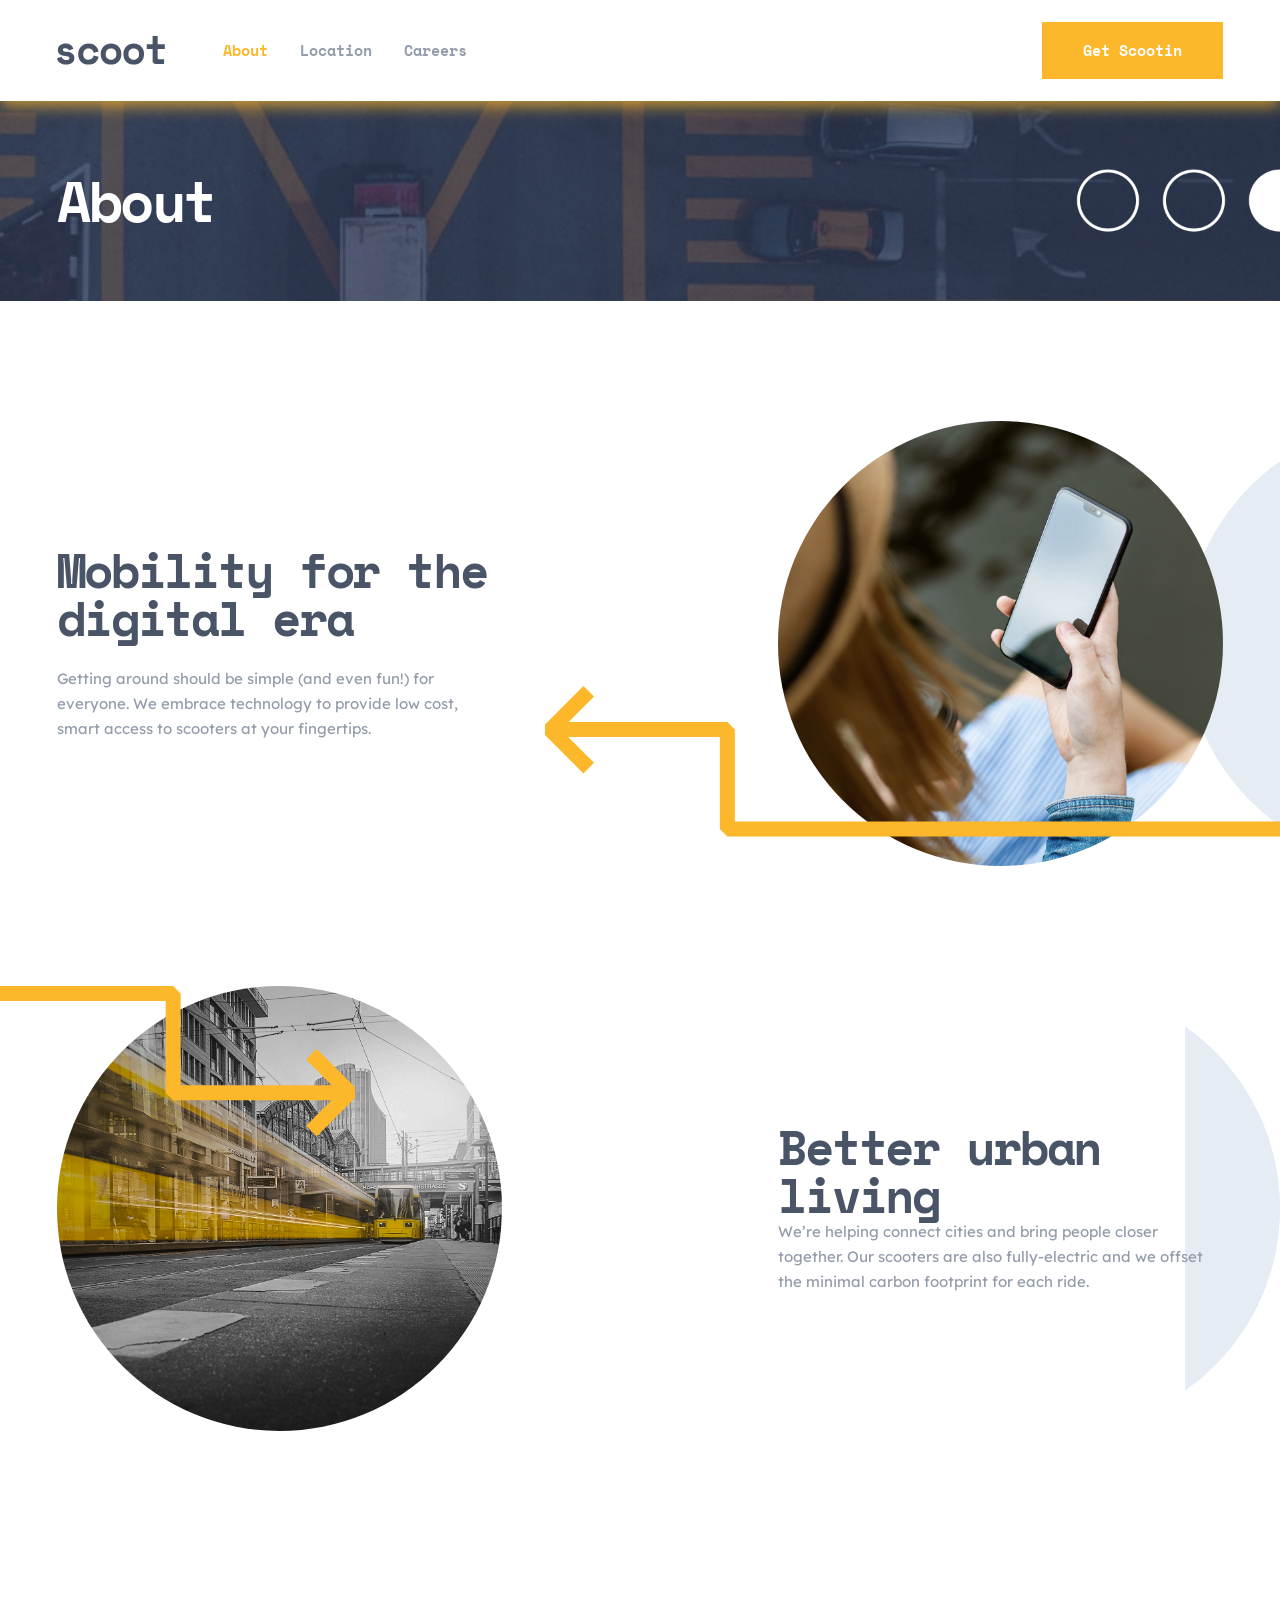
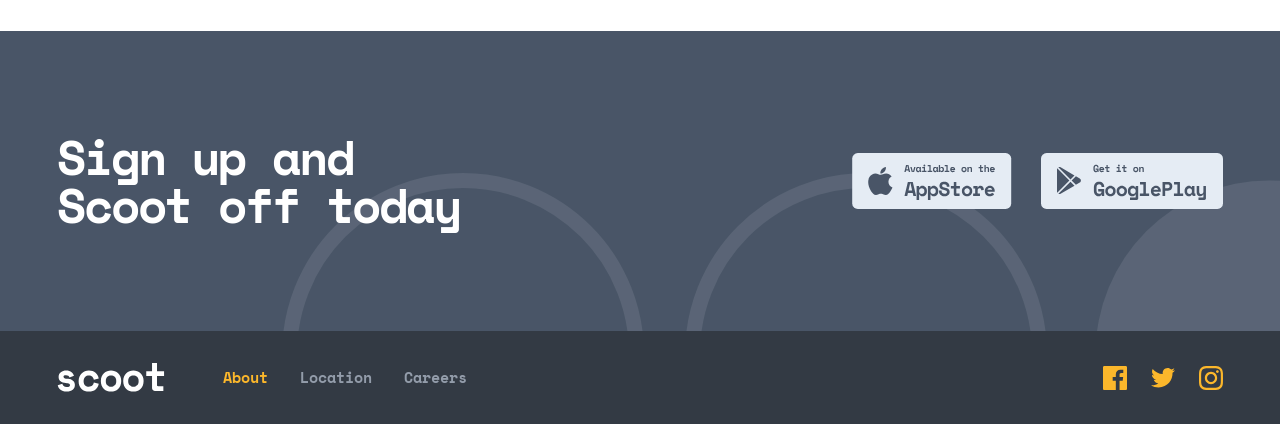
==== about.html @ 46312d31 "Continue...(03.26.2026/12:39)" ====
<!DOCTYPE html>
<html lang="en">

<head>
    <meta charset="UTF-8">
    <meta name="viewport" content="width=device-width, initial-scale=1.0">
    <link rel="stylesheet" href="./css/main.css">
    <title>About-page</title>
</head>

<body>
    <header class="header">
        <div class="container header__container">
            <button class="header__test-button">
                <img class="header__test-button-image" src="./icons/open__burger.svg" alt="open__burger-icon">
            </button>
            <div class="header__left-box">
                <a class="header__logo-link" href="index.html">
                    <img class="header__logo-image" src="./icons/dark_logo.svg" alt="dark__logo" />
                </a>
                <ul class="header__list">
                    <li class="header__lists">
                        <a class="header__links" href="#">
                            <p class="header__links-texts online ">About</p>
                        </a>
                    </li>
                    <li class="header__lists">
                        <a class="header__links" href="./location.html">
                            <p class="header__links-texts">Location</p>
                        </a>
                    </li>
                    <li class="header__lists">
                        <a class="header__links" href="./careers.html">
                            <p class="header__links-texts">Careers</p>
                        </a>
                    </li>
                </ul>
            </div>
            <button class="header__button">Get Scootin</button>
            <div class="header__mb-buttons-box">
                <button class="header__mb-open-burger-button">
                    <img class="header__mb-open-burger-icon" src="./icons/open__burger.svg" alt="open__burger-icon" />
                </button>
                <button class="header__mb-close-burger-button">
                    <img class="header__mb-close-burger-icon" src="./icons/close__burger.svg"
                        alt="close__burger-icon" />
                </button>
            </div>
        </div>
        <div class="header__mb-div">
            <nav class="header__mb-nav">
                <ul class="header__mb-list">
                    <li class="header__mb-lists">
                        <a class="header__mb-links" href="#">
                            <p class="header__mb-links-texts online ">About</p>
                        </a>
                    </li>
                    <li class="header__mb-lists">
                        <a class="header__mb-links" href="location.html">
                            <p class="header__mb-links-texts">Location</p>
                        </a>
                    </li>
                    <li class="header__mb-lists">
                        <a class="header__mb-links" href="careers.html">
                            <p class="header__mb-links-texts">Careers</p>
                        </a>
                    </li>
                </ul>
                <button class="header__mb-button">Get Scootin</button>
            </nav>
        </div>
    </header>
    <main>
        <section class="about">
            <div class="container about__container">
                <h2 class="about__title">About</h2>
            </div>
        </section>
        <section class="era">
            <div class="container era__container">
                <div class="era__left-box">
                    <h2 class="era__title">Mobility for the digital era</h2>
                    <p class="era__text"> Getting around should be simple (and even fun!) for everyone. We embrace
                        technology to provide low cost, smart access to scooters at your fingertips.</p>
                </div>
                <img class="era__image" src="./images/girl.jpg" alt="guy">
            </div>
        </section>
        <section class="urban">
            <div class="container urban__container">
                    <img class="urban__image" src="./images/urban.jpg" alt="urban">
                <div class="urban__right-box">
                    <h2 class="urban__title">Better urban living</h2>
                    <p class="urban__text"> We’re helping connect cities and bring people closer together. Our scooters
                        are also fully-electric and we offset the minimal carbon footprint for each ride.</p>
                </div>
            </div>
        </section>
        <section class="sign">
            <div class="container sign__container">
                <h2 class="sign__title">Sign up and Scoot off today</h2>
                <div class="sign__right-box">
                    <a class="sign__icon-link" href="https://www.apple.com/app-store/" target="_blank"
                        rel="noopener noreferrer">
                        <img class="sign__icon-image" src="./icons/appstore.svg" alt="appstore">
                    </a>
                    <a class="sign__icon-link" href="https://play.google.com/store/games?hl=en" target="_blank"
                        rel="noopener noreferrer">
                        <img class="sign__icon-image" src="./icons/googleplay.svg" alt="googleplay">
                    </a>
                </div>
            </div>
        </section>
    </main>
    <footer class="footer">
        <div class="container footer__container">
            <div class="footer__left-box">
                <a class="footer__logo-link" href="index.html">
                    <img class="footer__logo-image" src="./icons/white__logo.svg" alt="white__logo">
                </a>
                <ul class="footer__list">
                    <li class="footer__lists">
                        <a class="footer__links" href=".#">
                            <p class="footer__links-texts online ">About</p>
                        </a>
                    </li>
                    <li class="footer__lists">
                        <a class="footer__links" href="./location.html">
                            <p class="footer__links-texts">Location</p>
                        </a>
                    </li>
                    <li class="footer__lists">
                        <a class="footer__links" href="./careers.html">
                            <p class="footer__links-texts">Careers</p>
                        </a>
                    </li>
                </ul>
            </div>
            <div class="footer__right-icon-box">
                <a class="footer__icon-link" href="https://www.facebook.com/" target="_blank" rel="noopener noreferrer">
                    <img class="footer__icon-image" src="./icons/facebook.svg" alt="facebook">
                </a>
                <a class="footer__icon-link" href="https://x.com/" target="_blank" rel="noopener noreferrer">
                    <img class="footer__icon-image" src="./icons/twitter.svg" alt="twitter">
                </a>
                <a class="footer__icon-link" href="https://www.instagram.com/" target="_blank"
                    rel="noopener noreferrer">
                    <img class="footer__icon-image" src="./icons/instagram.svg" alt="instagram">
                </a>
            </div>
        </div>
    </footer>
    <script src="./main.js"></script>
</body>

</html>
---- css/main.css ----
.container{width:100%;max-width:1266px;padding:0 50px;margin:0 auto}.header{box-shadow:rgba(252,182,43,.753) 0px 5px 15px;z-index:1111;background-color:#fff;width:100%;top:0;position:fixed}.header__container{padding-top:22px;padding-bottom:22px;display:flex;flex-direction:row;justify-content:space-between;align-items:center}.header__test-button{display:none;opacity:0;border:none;background:none;outline:none}.header__test-button-image{width:20px;height:16px}.header__left-box{display:flex;flex-direction:row;justify-content:center;align-items:center;gap:58.18px}.header__logo-link{transition:450ms ease all}.header__logo-link:active{transition:450ms ease all;opacity:.5px}.header__list{display:flex;flex-direction:row;justify-content:center;align-items:center;gap:32px}.header__links-texts{font-family:"Space Mono";font-weight:bold;font-size:15px;line-height:25px;letter-spacing:0px;color:#939caa}.header__button{display:block;padding:14px 39px;display:flex;flex-direction:row;justify-content:center;align-items:center;background-color:#fcb72b;font-family:"Space Mono";font-size:15px;font-weight:bold;line-height:25px;letter-spacing:0px;color:#fff;transition:400ms ease all;border:2px solid #fcb72b;cursor:pointer}.header__button:active{border:2px solid #fcb72b;background-color:inherit;color:#fcb72b}.header__mb-buttons-box{display:none}.header__mb-open-burger-button{display:block;border:none;background:none;outline:none}.header__mb-open-burger-icon{width:20px;height:16px}.header__mb-close-burger-button{display:none;border:none;background:none;outline:none}.header__mb-close-burger-icon{width:20px;height:16px}.header__mb-div{display:none;transition:450ms ease all;width:100%;z-index:-1;height:100dvh;position:fixed;top:73px;transform:translateX(-100%);backdrop-filter:blur(5px);background-color:rgba(0,0,0,.5)}.header__mb-div.active{transform:translateX(0%);transition:450ms ease all}.header__mb-nav{display:flex;flex-direction:column;justify-content:space-between;align-items:start;background-color:#333a44;width:80%;height:100dvh;padding:64px 32px 102px 32px}.header__mb-list{display:flex;flex-direction:column;justify-content:space-between;align-items:start;gap:24px}.header__mb-links-texts{font-family:"Space Mono";font-weight:bold;font-size:18px;line-height:25px;letter-spacing:0px;color:#fff}.header__mb-button{padding:14px 39px;display:flex;flex-direction:row;justify-content:center;align-items:center;background-color:#fcb72b;font-family:"Space Mono";font-size:15px;font-weight:bold;line-height:25px;letter-spacing:0px;color:#fff;transition:400ms ease all;border:2px solid #fcb72b;cursor:pointer}.header__mb-button:active{border:2px solid #fcb72b;background-color:inherit;color:#fcb72b}@media(max-width: 1024px){.header{box-shadow:rgba(252,182,43,.753) 0px 5px 15px;z-index:1111;background-color:#fff;width:100%;top:0;position:fixed}.header__container{padding-left:40px;padding-right:40px;padding-top:22px;padding-bottom:22px;display:flex;flex-direction:row;justify-content:space-between;align-items:center}.header__test-button{display:none;opacity:0;border:none;background:none;outline:none}.header__test-button-image{width:20px;height:16px}.header__left-box{display:flex;flex-direction:row;justify-content:center;align-items:center;gap:58.18px}.header__logo-link{transition:200ms ease all}.header__logo-link:active{transition:200ms ease all;opacity:.5}.header__logo-image{width:107.82px;height:28.56px}.header__list{display:flex;flex-direction:row;justify-content:center;align-items:center;gap:32px}.header__links-texts{font-family:"Space Mono";font-weight:bold;font-size:15px;line-height:25px;letter-spacing:0px;color:#939caa}.header__button{display:block;padding:14px 39px;display:flex;flex-direction:row;justify-content:center;align-items:center;background-color:#fcb72b;font-family:"Space Mono";font-size:15px;font-weight:bold;line-height:25px;letter-spacing:0px;color:#fff;transition:400ms ease all;border:2px solid #fcb72b;cursor:pointer}.header__button:active{border:2px solid #fcb72b;background-color:inherit;color:#fcb72b}.header__mb-buttons-box{display:none}.header__mb-open-burger-button{display:block;border:none;background:none;outline:none}.header__mb-open-burger-icon{width:20px;height:16px}.header__mb-close-burger-button{display:none;border:none;background:none;outline:none}.header__mb-close-burger-icon{width:20px;height:16px}.header__mb-div{display:none;transition:450ms ease all;width:100%;z-index:-1;height:100dvh;position:fixed;top:73px;transform:translateX(-100%);backdrop-filter:blur(5px);background-color:rgba(0,0,0,.5)}.header__mb-div.active{transform:translateX(0%);transition:450ms ease all}.header__mb-nav{display:flex;flex-direction:column;justify-content:space-between;align-items:start;background-color:#333a44;width:80%;height:100dvh;padding:64px 32px 102px 32px}.header__mb-list{display:flex;flex-direction:column;justify-content:space-between;align-items:start;gap:24px}.header__mb-links-texts{font-family:"Space Mono";font-weight:bold;font-size:18px;line-height:25px;letter-spacing:0px;color:#fff}.header__mb-button{padding:14px 39px;display:flex;flex-direction:row;justify-content:center;align-items:center;background-color:#fcb72b;font-family:"Space Mono";font-size:15px;font-weight:bold;line-height:25px;letter-spacing:0px;color:#fff;transition:400ms ease all;border:2px solid #fcb72b;cursor:pointer}.header__mb-button:active{border:2px solid #fcb72b;background-color:inherit;color:#fcb72b}}@media(max-width: 767px){.header{box-shadow:rgba(252,182,43,.753) 0px 5px 15px;z-index:1111;background-color:#fff;width:100%;top:0;position:fixed}.header__container{padding-left:32px;padding-right:32px;padding-top:22px;padding-bottom:22px;display:flex;flex-direction:row-reverse;justify-content:space-between;align-items:center}.header__test-button{display:block;opacity:0;border:none;background:none;outline:none}.header__test-button-image{width:20px;height:16px}.header__logo-link{transition:450ms ease all}.header__logo-link:active{transition:450ms ease all;opacity:.5}.header__logo-image{width:75.5px;height:20px}.header__list{display:none}.header__lists{display:none}.header__links{display:none}.header__links-texts{font-family:"Space Mono"}.header__button{display:none}.header__mb-buttons-box{display:block}.header__mb-open-burger-button{display:block;border:none;background:none;outline:none}.header__mb-open-burger-icon{width:20px;height:16px}.header__mb-close-burger-button{display:none;border:none;background:none;outline:none}.header__mb-close-burger-icon{width:20px;height:16px}.header__mb-div{display:block;transition:450ms ease all;width:100%;z-index:10;height:100dvh;position:fixed;top:68px;transform:translateX(-100%);backdrop-filter:blur(5px);background-color:rgba(0,0,0,.5)}.header__mb-div.active{transform:translateX(0%);transition:450ms ease all}.header__mb-nav{display:flex;flex-direction:column;justify-content:space-between;align-items:start;background-color:#333a44;width:80%;height:100dvh;padding:64px 32px 102px 32px}.header__mb-list{display:flex;flex-direction:column;justify-content:space-between;align-items:start;gap:24px}.header__mb-links-texts{font-family:"Space Mono";font-weight:bold;font-size:18px;line-height:25px;letter-spacing:0px;color:#fff}.header__mb-button{padding:14px 39px;display:flex;flex-direction:row;justify-content:center;align-items:center;background-color:#fcb72b;font-family:"Space Mono";font-size:15px;font-weight:bold;line-height:25px;letter-spacing:0px;color:#fff;transition:400ms ease all;border:2px solid #fcb72b;cursor:pointer}.header__mb-button:active{border:2px solid #fcb72b;background-color:inherit;color:#fcb72b}}.hero{width:100%;background-image:url("../../images/hero_background-image.jpg");background-position:top;background-repeat:no-repeat;background-size:cover;padding-top:153px;padding-bottom:152px;position:relative}.hero::after{position:absolute;display:inline-block;content:"";bottom:315px;left:-50px;width:203px;height:15px;background-image:url("../../icons/hero__path.svg");background-repeat:no-repeat;background-size:cover;z-index:1}.hero::before{position:absolute;display:inline-block;content:"";bottom:179px;right:300px;width:452px;height:151px;background-image:url("../../icons/hero__vector.svg");background-repeat:no-repeat;background-size:cover;z-index:2}.hero__container{display:flex;flex-direction:column;justify-content:center;align-items:start;position:relative}.hero__container::after{position:absolute;display:inline-block;content:"";top:400px;right:0;width:234px;height:62px;background-image:url("../../icons/hero__triple-circle.svg");background-repeat:no-repeat;background-size:cover}.hero__left-box{width:477px;display:flex;flex-direction:column;justify-content:center;align-items:start;gap:40px}.hero__title{text-align:start;width:477px;font-family:"Space Mono";font-weight:bold;font-size:56px;line-height:56px;letter-spacing:-2.5px;color:#fff}.hero__mini-box{display:flex;flex-direction:column;justify-content:center;align-items:start;gap:32px;margin-left:auto}.hero__text{text-align:start;width:400px;font-family:"Lexend Deca";font-weight:400;font-size:15px;line-height:25px;letter-spacing:0px;color:#fff}.hero__button{padding:14px 39px;display:flex;flex-direction:row;justify-content:center;align-items:center;background-color:#fcb72b;font-family:"Space Mono";font-size:15px;font-weight:bold;line-height:25px;letter-spacing:0px;color:#fff;transition:400ms ease all;border:2px solid #fcb72b;cursor:pointer}.hero__button:active{border:2px solid #fcb72b;background-color:inherit;color:#fcb72b}@media(max-width: 1330px){.hero{width:100%;background-image:url("../../images/hero_background-image.jpg");background-position:top;background-repeat:no-repeat;background-size:cover;padding-top:153px;padding-bottom:152px;position:relative}.hero::after{position:absolute;display:inline-block;content:"";bottom:315px;left:-450px;width:203px;height:15px;background-image:url("../../icons/hero__path.svg");background-repeat:no-repeat;background-size:cover;z-index:1}.hero::before{position:absolute;display:none;content:"";bottom:179px;right:500px;width:452px;height:151px;background-image:url("../../icons/hero__vector.svg");background-repeat:no-repeat;background-size:cover;z-index:2}.hero__container{display:flex;flex-direction:column;justify-content:center;align-items:start;position:relative}.hero__container::after{position:absolute;display:inline-block;content:"";top:400px;right:0;width:234px;height:62px;background-image:url("../../icons/hero__triple-circle.svg");background-repeat:no-repeat;background-size:cover}.hero__left-box{width:477px;display:flex;flex-direction:column;justify-content:center;align-items:start;gap:40px}.hero__title{text-align:start;width:477px;font-family:"Space Mono";font-weight:bold;font-size:56px;line-height:56px;letter-spacing:-2.5px;color:#fff}.hero__mini-box{display:flex;flex-direction:column;justify-content:center;align-items:start;gap:32px;margin-left:auto}.hero__text{text-align:start;width:400px;font-family:"Lexend Deca";font-weight:400;font-size:15px;line-height:25px;letter-spacing:0px;color:#fff}.hero__button{padding:14px 39px;display:flex;flex-direction:row;justify-content:center;align-items:center;background-color:#fcb72b;font-family:"Space Mono";font-size:15px;font-weight:bold;line-height:25px;letter-spacing:0px;color:#fff;transition:400ms ease all;border:2px solid #fcb72b;cursor:pointer}.hero__button:active{border:2px solid #fcb72b;background-color:inherit;color:#fcb72b}}@media(max-width: 1024px){.hero{width:100%;background-image:url("../../images/hero_background-tb-image.jpg");background-position:top;background-repeat:no-repeat;background-size:cover;padding-top:137px;padding-bottom:217px;position:relative}.hero::after{position:absolute;display:none;content:"";bottom:315px;left:-100px;width:203px;height:15px;background-image:url("../../icons/hero__path.svg");background-repeat:no-repeat;background-size:cover;z-index:1}.hero::before{position:absolute;display:inline-block;content:"";bottom:39px;left:0;width:325px;height:151px;background-image:url("../../icons/hero__tb-vector.svg");background-repeat:no-repeat;background-size:cover;z-index:1}.hero__container{padding-left:40px;padding-right:40px;display:flex;flex-direction:column;justify-content:center;align-items:center;position:relative}.hero__container::after{position:absolute;display:none;content:"";top:400px;right:0;width:234px;height:62px;background-image:url("../../icons/hero__triple-circle.svg");background-repeat:no-repeat;background-size:cover}.hero__left-box{width:auto;display:flex;flex-direction:column;justify-content:center;align-items:center;gap:24px}.hero__title{text-align:center;width:573px;font-family:"Space Mono";font-weight:bold;font-size:56px;line-height:56px;letter-spacing:-2.5px;color:#fff}.hero__mini-box{display:flex;flex-direction:column;justify-content:center;align-items:center;gap:32px}.hero__text{text-align:center;width:573px;font-family:"Lexend Deca";font-weight:400;font-size:15px;line-height:25px;letter-spacing:0px;color:#fff}.hero__button{padding:14px 39px;display:flex;flex-direction:row;justify-content:center;align-items:center;background-color:#fcb72b;font-family:"Space Mono";font-size:15px;font-weight:bold;line-height:25px;letter-spacing:0px;color:#fff;transition:400ms ease all;border:2px solid #fcb72b;cursor:pointer}.hero__button:active{border:2px solid #fcb72b;background-color:inherit;color:#fcb72b}}@media(max-width: 767px){.hero{width:100%;background-image:url("../../images/hero_background-mb-image.jpg");background-position:top;background-repeat:no-repeat;background-size:cover;padding-top:115px;padding-bottom:179px;position:relative}.hero::after{position:absolute;display:none;content:"";bottom:315px;left:-50;width:203px;height:15px;background-image:url("../../icons/hero__path.svg");background-repeat:no-repeat;background-size:cover;z-index:1}.hero::before{position:absolute;display:inline-block;content:"";bottom:34.56px;left:0;width:140px;height:151px;background-image:url("../../icons/hero__mb-vector.svg");background-repeat:no-repeat;background-size:cover;z-index:1}.hero__container{padding-left:32px;padding-right:32px;display:flex;flex-direction:column;justify-content:center;align-items:center;position:relative}.hero__container::after{position:absolute;display:none;content:"";top:400px;right:0;width:234px;height:62px;background-image:url("../../icons/hero__triple-circle.svg");background-repeat:no-repeat;background-size:cover}.hero__left-box{width:auto;display:flex;flex-direction:column;justify-content:center;align-items:center;gap:24px}.hero__title{text-align:center;width:311px;font-family:"Space Mono";font-weight:bold;font-size:40px;line-height:40px;letter-spacing:-1.79px;color:#fff}.hero__mini-box{display:flex;flex-direction:column;justify-content:center;align-items:center;gap:34px}.hero__text{text-align:center;width:100%;font-family:"Lexend Deca";font-weight:400;font-size:15px;line-height:25px;letter-spacing:0px;color:#fff}.hero__button{padding:14px 39px;display:flex;flex-direction:row;justify-content:center;align-items:center;background-color:#fcb72b;font-family:"Space Mono";font-size:15px;font-weight:bold;line-height:25px;letter-spacing:0px;color:#fff;transition:400ms ease all;border:2px solid #fcb72b;cursor:pointer}.hero__button:active{border:2px solid #fcb72b;background-color:inherit;color:#fcb72b}}.step{padding-top:160px;position:relative;z-index:2}.step::after{z-index:-1;position:absolute;display:inline-block;content:"";top:205px;left:0px;width:973px;height:15px;background-image:url("../../icons/step__path.svg");background-repeat:no-repeat;background-size:cover}.step__container{display:flex;flex-direction:row;justify-content:space-between;align-items:start;gap:0px}.step__icons{width:96px;height:96px}.step__boxes{width:100%;display:flex;flex-direction:column;justify-content:center;align-items:start;gap:40px}.step__mini-box{display:flex;flex-direction:column;justify-content:center;align-items:start;gap:27px}.step__titles{text-align:start;font-family:"Space Mono";font-weight:bold;font-size:24px;line-height:28px;letter-spacing:-1.07px;color:#495567}.step__texts{width:300px;text-align:start;font-weight:400;font-size:15px;line-height:25px;font-family:"Lexend Deca";color:#939caa}@media(max-width: 1100px){.step{padding-top:160px;position:relative;z-index:2}.step::after{z-index:-1;position:absolute;display:none;content:"";top:205px;left:-50px;width:973px;height:15px;background-image:url("../../icons/step__path.svg");background-repeat:no-repeat;background-size:cover}.step__container{display:flex;flex-direction:column;justify-content:center;align-items:center;gap:50px}.step__icons{width:96px;height:96px}.step__boxes{width:100%;display:flex;flex-direction:row;justify-content:space-evenly;align-items:start;gap:0}.step__mini-box{display:flex;flex-direction:column;justify-content:center;align-items:start;gap:27px}.step__titles{text-align:start;font-family:"Space Mono";font-weight:bold;font-size:24px;line-height:28px;letter-spacing:-1.07px;color:#495567}.step__texts{width:300px;text-align:start;font-weight:400;font-size:15px;line-height:25px;font-family:"Lexend Deca";color:#939caa}}@media(max-width: 1024px){.step{padding-top:122px;position:relative;z-index:2}.step::after{z-index:-1;position:absolute;display:inline-block;content:"";top:0;left:145px;width:15px;height:512px;background-image:url("../../icons/step__tb-path.svg");background-repeat:no-repeat;background-size:cover}.step__container{padding-left:40px;padding-right:40px;display:flex;flex-direction:column;justify-content:center;align-items:center;gap:50px}.step__icons{width:96px;height:96px}.step__boxes{width:100%;display:flex;flex-direction:row;justify-content:space-evenly;align-items:start;gap:0}.step__mini-box{display:flex;flex-direction:column;justify-content:center;align-items:start;gap:27px}.step__titles{text-align:start;font-family:"Space Mono";font-weight:bold;font-size:24px;line-height:28px;letter-spacing:-1.07px;color:#495567}.step__texts{width:398px;text-align:start;font-weight:400;font-size:15px;line-height:25px;font-family:"Lexend Deca";color:#939caa}}@media(max-width: 912px){.step{padding-top:122px;position:relative;z-index:2}.step::after{z-index:-1;position:absolute;display:inline-block;content:"";top:0;left:190px;width:15px;height:512px;background-image:url("../../icons/step__tb-path.svg");background-repeat:no-repeat;background-size:cover}.step__container{padding-left:40px;padding-right:40px;display:flex;flex-direction:column;justify-content:center;align-items:center;gap:50px}.step__icons{width:96px;height:96px}.step__boxes{width:100%;display:flex;flex-direction:row;justify-content:space-evenly;align-items:start;gap:0}.step__mini-box{display:flex;flex-direction:column;justify-content:center;align-items:start;gap:27px}.step__titles{text-align:start;font-family:"Space Mono";font-weight:bold;font-size:24px;line-height:28px;letter-spacing:-1.07px;color:#495567}.step__texts{width:398px;text-align:start;font-weight:400;font-size:15px;line-height:25px;font-family:"Lexend Deca";color:#939caa}}@media(max-width: 820px){.step{padding-top:122px;position:relative;z-index:2}.step::after{z-index:-1;position:absolute;display:inline-block;content:"";top:0;left:162.5px;width:15px;height:512px;background-image:url("../../icons/step__tb-path.svg");background-repeat:no-repeat;background-size:cover}.step__container{padding-left:40px;padding-right:40px;display:flex;flex-direction:column;justify-content:center;align-items:center;gap:50px}.step__icons{width:96px;height:96px}.step__boxes{width:100%;display:flex;flex-direction:row;justify-content:space-evenly;align-items:start;gap:0}.step__mini-box{display:flex;flex-direction:column;justify-content:center;align-items:start;gap:27px}.step__titles{text-align:start;font-family:"Space Mono";font-weight:bold;font-size:24px;line-height:28px;letter-spacing:-1.07px;color:#495567}.step__texts{width:398px;text-align:start;font-weight:400;font-size:15px;line-height:25px;font-family:"Lexend Deca";color:#939caa}}@media(max-width: 768px){.step{padding-top:122px;position:relative;z-index:2}.step::after{z-index:-1;position:absolute;display:inline-block;content:"";top:0;left:145px;width:15px;height:512px;background-image:url("../../icons/step__tb-path.svg");background-repeat:no-repeat;background-size:cover}.step__container{padding-left:40px;padding-right:40px;display:flex;flex-direction:column;justify-content:center;align-items:center;gap:50px}.step__icons{width:96px;height:96px}.step__boxes{width:100%;display:flex;flex-direction:row;justify-content:space-evenly;align-items:start;gap:0}.step__mini-box{display:flex;flex-direction:column;justify-content:center;align-items:start;gap:27px}.step__titles{text-align:start;font-family:"Space Mono";font-weight:bold;font-size:24px;line-height:28px;letter-spacing:-1.07px;color:#495567}.step__texts{width:398px;text-align:start;font-weight:400;font-size:15px;line-height:25px;font-family:"Lexend Deca";color:#939caa}}@media(max-width: 767px){.step{padding-top:120px;position:relative;z-index:2}.step::after{z-index:-1;position:absolute;display:none;content:"";top:0;left:145px;width:15px;height:512px;background-image:url("../../icons/step__tb-path.svg");background-repeat:no-repeat;background-size:cover}.step__container{padding-left:32px;padding-right:32px;display:flex;flex-direction:column;justify-content:center;align-items:center;gap:48px}.step__images{width:56px;height:56px}.step__boxes{display:flex;flex-direction:column;justify-content:center;align-items:center;gap:24px}.step__mini-box{display:flex;flex-direction:column;justify-content:center;align-items:center;gap:24px}.step__titles{text-align:center;font-family:"Space Mono";font-weight:bold;font-size:20px;line-height:28px;letter-spacing:-0.89px;color:#495567}.step__texts{width:100%;text-align:center;font-weight:400;font-size:15px;line-height:25px;letter-spacing:0px;font-family:"Lexend Deca";color:#939caa}}.easy{margin-top:200px;position:relative;z-index:2}.easy::after{position:absolute;content:"";display:inline-block;width:735px;height:151px;right:0;top:300px;background-image:url("../../icons/easy__vector.svg");background-repeat:no-repeat;background-size:cover}.easy::before{z-index:-1;position:absolute;content:"";display:inline-block;width:95px;height:445px;right:0;top:0;background-image:url("../../icons/easy__mask.svg");background-repeat:no-repeat;background-size:cover}.easy__container{display:flex;flex-direction:row;justify-content:space-between;align-items:center}.easy__left-box{display:flex;flex-direction:column;justify-content:center;align-items:start;gap:40px}.easy__title{width:445px;font-family:"Space Mono";color:#495567;font-size:48px;line-height:48px;letter-spacing:-2.14px;font-weight:bold;text-align:start}.easy__text{text-align:start;width:445px;font-family:"Lexend Deca";font-weight:400;color:#939caa;font-size:15px;line-height:25px;letter-spacing:0}.easy__button{padding:14px 39px;display:flex;flex-direction:row;justify-content:center;align-items:center;background-color:#fcb72b;font-family:"Space Mono";font-size:15px;font-weight:bold;line-height:25px;letter-spacing:0px;color:#fff;transition:400ms ease all;border:2px solid #fcb72b;cursor:pointer}.easy__button:active{border:2px solid #fcb72b;background-color:inherit;color:#fcb72b}.easy__image{width:445px;height:445px;border-radius:50%}@media(max-width: 1100px){.easy{margin-top:145px;position:relative;z-index:2}.easy::after{position:absolute;content:"";display:inline-block;width:735px;height:151px;right:0;top:300px;background-image:url("../../icons/easy__tb-vector.svg");background-repeat:no-repeat;background-size:cover}.easy::before{z-index:-1;position:absolute;content:"";display:inline-block;width:95px;height:445px;right:0;top:0;background-image:url("../../icons/easy__mask.svg");background-repeat:no-repeat;background-size:cover}.easy__container{display:flex;flex-direction:column-reverse;justify-content:center;align-items:center;gap:56px}.easy__left-box{display:flex;flex-direction:column;justify-content:center;align-items:center;gap:40px}.easy__title{width:457px;font-family:"Space Mono";color:#495567;font-size:48px;line-height:48px;letter-spacing:-2.14px;font-weight:bold;text-align:center}.easy__text{text-align:center;width:573px;font-family:"Lexend Deca";font-weight:400;color:#939caa;font-size:15px;line-height:25px;letter-spacing:0}.easy__button{padding:14px 39px;display:flex;flex-direction:row;justify-content:center;align-items:center;background-color:#fcb72b;font-family:"Space Mono";font-size:15px;font-weight:bold;line-height:25px;letter-spacing:0px;color:#fff;transition:400ms ease all;border:2px solid #fcb72b;cursor:pointer}.easy__button:active{border:2px solid #fcb72b;background-color:inherit;color:#fcb72b}.easy__image{width:445px;height:445px;border-radius:50%}}@media(max-width: 1024px){.easy{margin-top:145px;position:relative;z-index:2}.easy::after{position:absolute;content:"";display:inline-block;width:735px;height:151px;right:0;top:300px;background-image:url("../../icons/easy__tb-vector.svg");background-repeat:no-repeat;background-size:cover}.easy::before{z-index:-1;position:absolute;content:"";display:inline-block;width:95px;height:445px;right:0;top:0;background-image:url("../../icons/easy__mask.svg");background-repeat:no-repeat;background-size:cover}.easy__container{padding-left:40px;padding-right:40px;display:flex;flex-direction:column-reverse;justify-content:center;align-items:center;gap:56px}.easy__left-box{display:flex;flex-direction:column;justify-content:center;align-items:center;gap:40px}.easy__title{width:457px;font-family:"Space Mono";color:#495567;font-size:48px;line-height:48px;letter-spacing:-2.14px;font-weight:bold;text-align:center}.easy__text{text-align:center;width:573px;font-family:"Lexend Deca";font-weight:400;color:#939caa;font-size:15px;line-height:25px;letter-spacing:0}.easy__button{padding:14px 39px;display:flex;flex-direction:row;justify-content:center;align-items:center;background-color:#fcb72b;font-family:"Space Mono";font-size:15px;font-weight:bold;line-height:25px;letter-spacing:0px;color:#fff;transition:400ms ease all;border:2px solid #fcb72b;cursor:pointer}.easy__button:active{border:2px solid #fcb72b;background-color:inherit;color:#fcb72b}.easy__image{width:445px;height:445px;border-radius:50%}}@media(max-width: 767px){.easy{margin-top:120px;position:relative}.easy::after{position:absolute;content:"";display:inline-block;width:349px;height:151px;right:0;top:165px;background-image:url("../../icons/easy__mb-vektor.svg");background-repeat:no-repeat;background-size:cover}.easy::before{z-index:-1;position:absolute;content:"";display:none;width:95px;height:445px;right:0;top:0;background-image:url("../../icons/easy__mask.svg");background-repeat:no-repeat;background-size:cover}.easy__container{padding-left:32px;padding-right:32px;display:flex;flex-direction:column-reverse;justify-content:center;align-items:center;gap:56px}.easy__left-box{display:flex;flex-direction:column;justify-content:center;align-items:center;gap:32px}.easy__title{width:311px;font-family:"Space Mono";color:#495567;font-size:32px;line-height:32px;letter-spacing:-1.43px;font-weight:bold;text-align:center}.easy__text{text-align:center;width:100%;font-family:"Lexend Deca";font-weight:400;color:#939caa;font-size:15px;line-height:25px;letter-spacing:0}.easy__button{padding:14px 39px;display:flex;flex-direction:row;justify-content:center;align-items:center;background-color:#fcb72b;font-family:"Space Mono";font-size:15px;font-weight:bold;line-height:25px;letter-spacing:0px;color:#fff;transition:400ms ease all;border:2px solid #fcb72b;cursor:pointer}.easy__button:active{border:2px solid #fcb72b;background-color:inherit;color:#fcb72b}.easy__image{width:311px;height:311px;border-radius:50%}}.city{margin-top:160px;position:relative;z-index:2}.city::after{position:absolute;content:"";display:inline-block;width:356px;height:151px;left:0;top:0px;background-image:url("../../icons/city__vector.svg");background-repeat:no-repeat;background-size:cover}.city::before{z-index:-1;position:absolute;content:"";display:inline-block;width:95px;height:445px;left:0;top:0;background-image:url("../../icons/easy__mask.svg");background-repeat:no-repeat;background-size:cover;transform:rotate(180deg)}.city__container{display:flex;flex-direction:row-reverse;justify-content:space-between;align-items:center}.city__right-box{display:flex;flex-direction:column;justify-content:center;align-items:start;gap:40px}.city__title{width:445px;font-family:"Space Mono";color:#495567;font-size:48px;line-height:48px;letter-spacing:-2.14px;font-weight:bold;text-align:start}.city__text{text-align:start;width:445px;font-family:"Lexend Deca";font-weight:400;color:#939caa;font-size:15px;line-height:25px;letter-spacing:0}.city__button{padding:14px 39px;display:flex;flex-direction:row;justify-content:center;align-items:center;background-color:#fcb72b;font-family:"Space Mono";font-size:15px;font-weight:bold;line-height:25px;letter-spacing:0px;color:#fff;transition:400ms ease all;border:2px solid #fcb72b;cursor:pointer}.city__button:active{border:2px solid #fcb72b;background-color:inherit;color:#fcb72b}.city__image{width:445px;height:445px;border-radius:50%}@media(max-width: 1024px){.city{margin-top:128px;position:relative;z-index:2}.city::after{position:absolute;content:"";display:inline-block;width:355px;height:151px;left:0;top:0px;background-image:url("../../icons/city__tb-vector.svg");background-repeat:no-repeat;background-size:cover}.city::before{z-index:-1;position:absolute;content:"";display:inline-block;width:95px;height:445px;left:0;top:0;background-image:url("../../icons/easy__mask.svg");background-repeat:no-repeat;background-size:cover;transform:rotate(180deg)}.city__container{padding-left:40px;padding-right:40px;display:flex;flex-direction:column-reverse;justify-content:center;align-items:center;gap:64px}.city__right-box{display:flex;flex-direction:column;justify-content:center;align-items:center;gap:40px}.city__title{width:457px;font-family:"Space Mono";color:#495567;font-size:48px;line-height:48px;letter-spacing:-2.14px;font-weight:bold;text-align:center}.city__text{text-align:center;width:573px;font-family:"Lexend Deca";font-weight:400;color:#939caa;font-size:15px;line-height:25px;letter-spacing:0}.city__button{padding:14px 39px;display:flex;flex-direction:row;justify-content:center;align-items:center;background-color:#fcb72b;font-family:"Space Mono";font-size:15px;font-weight:bold;line-height:25px;letter-spacing:0px;color:#fff;transition:400ms ease all;border:2px solid #fcb72b;cursor:pointer}.city__button:active{border:2px solid #fcb72b;background-color:inherit;color:#fcb72b}.city__image{width:445px;height:445px;border-radius:50%}}@media(max-width: 1100px){.city{margin-top:128px;position:relative;z-index:2}.city::after{position:absolute;content:"";display:inline-block;width:355px;height:151px;left:0;top:0px;background-image:url("../../icons/city__tb-vector.svg");background-repeat:no-repeat;background-size:cover}.city::before{z-index:-1;position:absolute;content:"";display:inline-block;width:95px;height:445px;left:0;top:0;background-image:url("../../icons/easy__mask.svg");background-repeat:no-repeat;background-size:cover;transform:rotate(180deg)}.city__container{display:flex;flex-direction:column-reverse;justify-content:center;align-items:center;gap:64px}.city__right-box{display:flex;flex-direction:column;justify-content:center;align-items:center;gap:40px}.city__title{width:457px;font-family:"Space Mono";color:#495567;font-size:48px;line-height:48px;letter-spacing:-2.14px;font-weight:bold;text-align:center}.city__text{text-align:center;width:573px;font-family:"Lexend Deca";font-weight:400;color:#939caa;font-size:15px;line-height:25px;letter-spacing:0}.city__button{padding:14px 39px;display:flex;flex-direction:row;justify-content:center;align-items:center;background-color:#fcb72b;font-family:"Space Mono";font-size:15px;font-weight:bold;line-height:25px;letter-spacing:0px;color:#fff;transition:400ms ease all;border:2px solid #fcb72b;cursor:pointer}.city__button:active{border:2px solid #fcb72b;background-color:inherit;color:#fcb72b}.city__image{width:445px;height:445px;border-radius:50%}}@media(max-width: 767px){.city{margin-top:120px;position:relative;z-index:2}.city::after{position:absolute;content:"";display:inline-block;width:267px;height:151px;left:0;top:0px;background-image:url("../../icons/city__mb-vector.svg");background-repeat:no-repeat;background-size:cover}.city::before{z-index:-1;position:absolute;content:"";display:none;width:95px;height:445px;right:0;top:0;background-image:url("../../icons/easy__mask.svg");background-repeat:no-repeat;background-size:cover}.city__container{padding-left:32px;padding-right:32px;display:flex;flex-direction:column-reverse;justify-content:center;align-items:center;gap:56px}.city__right-box{display:flex;flex-direction:column;justify-content:center;align-items:center;gap:32px}.city__title{width:311px;font-family:"Space Mono";color:#495567;font-size:32px;line-height:32px;letter-spacing:-1.43px;font-weight:bold;text-align:center}.city__text{text-align:center;width:100%;font-family:"Lexend Deca";font-weight:400;color:#939caa;font-size:15px;line-height:25px;letter-spacing:0}.city__button{padding:14px 39px;display:flex;flex-direction:row;justify-content:center;align-items:center;background-color:#fcb72b;font-family:"Space Mono";font-size:15px;font-weight:bold;line-height:25px;letter-spacing:0px;color:#fff;transition:400ms ease all;border:2px solid #fcb72b;cursor:pointer}.city__button:active{border:2px solid #fcb72b;background-color:inherit;color:#fcb72b}.city__image{width:311px;height:311px;border-radius:50%}}.zero{margin-top:200px;position:relative;z-index:2}.zero::after{position:absolute;content:"";display:inline-block;width:361px;height:151px;right:0;top:80px;background-image:url("../../icons/zero__vector.svg");background-repeat:no-repeat;background-size:cover}.zero::before{z-index:-1;position:absolute;content:"";display:inline-block;width:95px;height:445px;right:0;top:0;background-image:url("../../icons/easy__mask.svg");background-repeat:no-repeat;background-size:cover}.zero__container{display:flex;flex-direction:row;justify-content:space-between;align-items:center}.zero__left-box{display:flex;flex-direction:column;justify-content:center;align-items:start;gap:40px}.zero__title{width:445px;font-family:"Space Mono";color:#495567;font-size:48px;line-height:48px;letter-spacing:-2.14px;font-weight:bold;text-align:start}.zero__text{text-align:start;width:445px;font-family:"Lexend Deca";font-weight:400;color:#939caa;font-size:15px;line-height:25px;letter-spacing:0}.zero__button{padding:14px 39px;display:flex;flex-direction:row;justify-content:center;align-items:center;background-color:#fcb72b;font-family:"Space Mono";font-size:15px;font-weight:bold;line-height:25px;letter-spacing:0px;color:#fff;transition:400ms ease all;border:2px solid #fcb72b;cursor:pointer}.zero__button:active{border:2px solid #fcb72b;background-color:inherit;color:#fcb72b}.zero__image{width:445px;height:445px;border-radius:50%}@media(max-width: 1100px){.zero{margin-top:120px;position:relative;z-index:2}.zero::after{position:absolute;content:"";display:inline-block;width:355px;height:151px;right:0;top:75px;background-image:url("../../icons/zero__tb-vector.svg");background-repeat:no-repeat;background-size:cover}.zero::before{z-index:-1;position:absolute;content:"";display:inline-block;width:95px;height:445px;right:0;top:0;background-image:url("../../icons/easy__mask.svg");background-repeat:no-repeat;background-size:cover}.zero__container{display:flex;flex-direction:column-reverse;justify-content:center;align-items:center;gap:64px}.zero__left-box{display:flex;flex-direction:column;justify-content:center;align-items:center;gap:40px}.zero__title{width:457px;font-family:"Space Mono";color:#495567;font-size:48px;line-height:48px;letter-spacing:-2.14px;font-weight:bold;text-align:center}.zero__text{text-align:center;width:573px;font-family:"Lexend Deca";font-weight:400;color:#939caa;font-size:15px;line-height:25px;letter-spacing:0}.zero__button{padding:14px 39px;display:flex;flex-direction:row;justify-content:center;align-items:center;background-color:#fcb72b;font-family:"Space Mono";font-size:15px;font-weight:bold;line-height:25px;letter-spacing:0px;color:#fff;transition:400ms ease all;border:2px solid #fcb72b;cursor:pointer}.zero__button:active{border:2px solid #fcb72b;background-color:inherit;color:#fcb72b}.zero__image{width:445px;height:445px;border-radius:50%}}@media(max-width: 1024px){.zero{margin-top:120px;position:relative;z-index:2}.zero::after{position:absolute;content:"";display:inline-block;width:355px;height:151px;right:0;top:75px;background-image:url("../../icons/zero__tb-vector.svg");background-repeat:no-repeat;background-size:cover}.zero::before{z-index:-1;position:absolute;content:"";display:inline-block;width:95px;height:445px;right:0;top:0;background-image:url("../../icons/easy__mask.svg");background-repeat:no-repeat;background-size:cover}.zero__container{padding-left:40px;padding-right:40px;display:flex;flex-direction:column-reverse;justify-content:center;align-items:center;gap:64px}.zero__left-box{display:flex;flex-direction:column;justify-content:center;align-items:center;gap:40px}.zero__title{width:457px;font-family:"Space Mono";color:#495567;font-size:48px;line-height:48px;letter-spacing:-2.14px;font-weight:bold;text-align:center}.zero__text{text-align:center;width:573px;font-family:"Lexend Deca";font-weight:400;color:#939caa;font-size:15px;line-height:25px;letter-spacing:0}.zero__button{padding:14px 39px;display:flex;flex-direction:row;justify-content:center;align-items:center;background-color:#fcb72b;font-family:"Space Mono";font-size:15px;font-weight:bold;line-height:25px;letter-spacing:0px;color:#fff;transition:400ms ease all;border:2px solid #fcb72b;cursor:pointer}.zero__button:active{border:2px solid #fcb72b;background-color:inherit;color:#fcb72b}.zero__image{width:445px;height:445px;border-radius:50%}}@media(max-width: 767px){.zero{margin-top:120px;position:relative}.zero::after{position:absolute;content:"";display:inline-block;width:219px;height:151px;right:0;top:0;background-image:url("../../icons/zero__mb-vector.svg");background-repeat:no-repeat;background-size:cover}.zero::before{z-index:-1;position:absolute;content:"";display:none;width:95px;height:445px;right:0;top:0;background-image:url("../../icons/easy__mask.svg");background-repeat:no-repeat;background-size:cover}.zero__container{padding-left:32px;padding-right:32px;display:flex;flex-direction:column-reverse;justify-content:center;align-items:center;gap:56px}.zero__left-box{display:flex;flex-direction:column;justify-content:center;align-items:center;gap:32px}.zero__title{width:311px;font-family:"Space Mono";color:#495567;font-size:32px;line-height:32px;letter-spacing:-1.43px;font-weight:bold;text-align:center}.zero__text{text-align:center;width:100%;font-family:"Lexend Deca";font-weight:400;color:#939caa;font-size:15px;line-height:25px;letter-spacing:0}.zero__button{padding:14px 39px;display:flex;flex-direction:row;justify-content:center;align-items:center;background-color:#fcb72b;font-family:"Space Mono";font-size:15px;font-weight:bold;line-height:25px;letter-spacing:0px;color:#fff;transition:400ms ease all;border:2px solid #fcb72b;cursor:pointer}.zero__button:active{border:2px solid #fcb72b;background-color:inherit;color:#fcb72b}.zero__image{width:311px;height:311px;border-radius:50%}}.about{margin-top:101px;width:100%;background-image:url("../../images/about__background.jpg");background-position:right;background-repeat:no-repeat;background-size:cover}.about__container{display:flex;flex-direction:row;justify-content:start;align-items:center;padding-top:72px;padding-bottom:72px}.about__title{font-family:"Space Mono";font-weight:bold;font-size:56px;line-height:56px;letter-spacing:-2.5px;color:#fff}@media(max-width: 1024px){.about{margin-top:101px;width:100%;background-image:url("../../images/about__tb-background.jpg");background-position:right;background-repeat:no-repeat;background-size:cover}.about__container{display:flex;flex-direction:row;justify-content:start;align-items:center;padding-right:40px;padding-left:40px;padding-top:72px;padding-bottom:72px}.about__title{font-family:"Space Mono";font-weight:bold;font-size:56px;line-height:56px;letter-spacing:-2.5px;color:#fff}}@media(max-width: 767px){.about{margin-top:68px;width:100%;background-image:url("../../images/about__mb-background.jpg");background-position:center;background-repeat:no-repeat;background-size:cover}.about__container{display:flex;flex-direction:row;justify-content:center;align-items:center;padding-right:32px;padding-left:32px;padding-top:60px;padding-bottom:60px}.about__title{font-family:"Space Mono";font-weight:bold;font-size:40px;line-height:40px;letter-spacing:-1.79px;color:#fff}}.era{margin-top:120px;position:relative;z-index:2}.era::after{position:absolute;content:"";display:inline-block;width:735px;height:151px;right:0;top:265px;background-image:url("../../icons/era__vector.svg");background-repeat:no-repeat;background-size:cover}.era::before{z-index:-1;position:absolute;content:"";display:inline-block;width:95px;height:445px;right:0;top:0;background-image:url("../../icons/easy__mask.svg");background-repeat:no-repeat;background-size:cover}.era__container{display:flex;flex-direction:row;justify-content:space-between;align-items:center}.era__left-box{display:flex;flex-direction:column;justify-content:center;align-items:start;gap:24px}.era__title{width:445px;font-family:"Space Mono";color:#495567;font-size:48px;line-height:48px;letter-spacing:-2.14px;font-weight:bold;text-align:start}.era__text{text-align:start;width:445px;font-family:"Lexend Deca";font-weight:400;color:#939caa;font-size:15px;line-height:25px;letter-spacing:0}.era__image{width:445px;height:445px;border-radius:50%}@media(max-width: 1100px){.era{margin-top:144px;position:relative;z-index:2}.era::after{position:absolute;content:"";display:inline-block;width:735px;height:151px;right:0;top:265px;background-image:url("../../icons/era__tb-vector.svg");background-repeat:no-repeat;background-size:cover}.era::before{z-index:-1;position:absolute;content:"";display:inline-block;width:95px;height:445px;right:0;top:0;background-image:url("../../icons/easy__mask.svg");background-repeat:no-repeat;background-size:cover}.era__container{display:flex;flex-direction:column-reverse;justify-content:center;align-items:center;gap:56px}.era__left-box{display:flex;flex-direction:column;justify-content:center;align-items:center;gap:40px}.era__title{width:457px;font-family:"Space Mono";color:#495567;font-size:48px;line-height:48px;letter-spacing:-2.14px;font-weight:bold;text-align:center}.era__text{text-align:center;width:573px;font-family:"Lexend Deca";font-weight:400;color:#939caa;font-size:15px;line-height:25px;letter-spacing:0}.era__image{width:445px;height:445px;border-radius:50%}}@media(max-width: 1024px){.era{margin-top:144px;position:relative;z-index:2}.era::after{position:absolute;content:"";display:inline-block;width:735px;height:151px;right:0;top:265px;background-image:url("../../icons/era__tb-vector.svg");background-repeat:no-repeat;background-size:cover}.era::before{z-index:-1;position:absolute;content:"";display:inline-block;width:95px;height:445px;right:0;top:0;background-image:url("../../icons/easy__mask.svg");background-repeat:no-repeat;background-size:cover}.era__container{padding-left:40px;padding-right:40px;display:flex;flex-direction:column-reverse;justify-content:center;align-items:center;gap:56px}.era__left-box{display:flex;flex-direction:column;justify-content:center;align-items:center;gap:40px}.era__title{width:457px;font-family:"Space Mono";color:#495567;font-size:48px;line-height:48px;letter-spacing:-2.14px;font-weight:bold;text-align:center}.era__text{text-align:center;width:573px;font-family:"Lexend Deca";font-weight:400;color:#939caa;font-size:15px;line-height:25px;letter-spacing:0}.era__image{width:445px;height:445px;border-radius:50%}}@media(max-width: 767px){.era{margin-top:72px;position:relative}.era::after{position:absolute;content:"";display:inline-block;width:349px;height:151px;right:0;top:130px;background-image:url("../../icons/era__mb-vector.svg");background-repeat:no-repeat;background-size:cover}.era::before{z-index:-1;position:absolute;content:"";display:none;width:95px;height:445px;right:0;top:0;background-image:url("../../icons/easy__mask.svg");background-repeat:no-repeat;background-size:cover}.era__container{padding-left:32px;padding-right:32px;display:flex;flex-direction:column-reverse;justify-content:center;align-items:center;gap:56px}.era__left-box{display:flex;flex-direction:column;justify-content:center;align-items:center;gap:32px}.era__title{width:311px;font-family:"Space Mono";color:#495567;font-size:32px;line-height:32px;letter-spacing:-1.43px;font-weight:bold;text-align:center}.era__text{text-align:center;width:100%;font-family:"Lexend Deca";font-weight:400;color:#939caa;font-size:15px;line-height:25px;letter-spacing:0}.era__image{width:311px;height:311px;border-radius:50%}}.urban{margin-top:120px;position:relative;z-index:2}.urban::after{position:absolute;content:"";display:inline-block;width:355px;height:151px;left:0;top:0px;background-image:url("../../icons/urban__vector.svg");background-repeat:no-repeat;background-size:cover}.urban::before{z-index:-1;position:absolute;content:"";display:inline-block;width:95px;height:445px;right:0;top:0;background-image:url("../../icons/easy__mask.svg");background-repeat:no-repeat;background-size:cover;transform:rotate(180deg)}.urban__container{display:flex;flex-direction:row;justify-content:space-between;align-items:center}.urban__left-box{display:flex;flex-direction:column;justify-content:center;align-items:start;gap:24px}.urban__title{width:445px;font-family:"Space Mono";color:#495567;font-size:48px;line-height:48px;letter-spacing:-2.14px;font-weight:bold;text-align:start}.urban__text{text-align:start;width:445px;font-family:"Lexend Deca";font-weight:400;color:#939caa;font-size:15px;line-height:25px;letter-spacing:0}.urban__image{width:445px;height:445px;border-radius:50%}@media(max-width: 1100px){.urban{margin-top:144px;position:relative;z-index:2}.urban::after{position:absolute;content:"";display:inline-block;width:735px;height:151px;right:0;top:265px;background-image:url("../../icons/urban__tb-vector.svg");background-repeat:no-repeat;background-size:cover}.urban::before{z-index:-1;position:absolute;content:"";display:inline-block;width:95px;height:445px;right:0;top:0;background-image:url("../../icons/easy__mask.svg");background-repeat:no-repeat;background-size:cover;transform:rotate(180deg)}.urban__container{display:flex;flex-direction:column-reverse;justify-content:center;align-items:center;gap:56px}.urban__left-box{display:flex;flex-direction:column;justify-content:center;align-items:center;gap:40px}.urban__title{width:457px;font-family:"Space Mono";color:#495567;font-size:48px;line-height:48px;letter-spacing:-2.14px;font-weight:bold;text-align:center}.urban__text{text-align:center;width:573px;font-family:"Lexend Deca";font-weight:400;color:#939caa;font-size:15px;line-height:25px;letter-spacing:0}.urban__image{width:445px;height:445px;border-radius:50%}}@media(max-width: 1024px){.urban{margin-top:120px;position:relative;z-index:2}.urban::after{position:absolute;content:"";display:inline-block;width:735px;height:151px;right:0;top:0px;background-image:url("../../icons/urban__tb-vector.svg");background-repeat:no-repeat;background-size:cover}.urban::before{z-index:-1;position:absolute;content:"";display:inline-block;width:95px;height:445px;right:0;top:0;background-image:url("../../icons/easy__mask.svg");background-repeat:no-repeat;background-size:cover;transform:rotate(180deg)}.urban__container{padding-left:40px;padding-right:40px;display:flex;flex-direction:column;justify-content:center;align-items:center;gap:56px}.urban__right-box{display:flex;flex-direction:column;justify-content:center;align-items:center;gap:40px}.urban__title{width:457px;font-family:"Space Mono";color:#495567;font-size:48px;line-height:48px;letter-spacing:-2.14px;font-weight:bold;text-align:center}.urban__text{text-align:center;width:573px;font-family:"Lexend Deca";font-weight:400;color:#939caa;font-size:15px;line-height:25px;letter-spacing:0}.urban__image{width:445px;height:445px;border-radius:50%}}@media(max-width: 767px){.urban{margin-top:120px;position:relative}.urban::after{position:absolute;content:"";display:inline-block;width:349px;height:151px;left:0;top:0px;background-image:url("../../icons/urban__mb-vector.svg");background-repeat:no-repeat;background-size:cover}.urban::before{z-index:-1;position:absolute;content:"";display:inline-block;width:95px;height:445px;right:0;top:0;background-image:url("../../icons/easy__mask.svg");background-repeat:no-repeat;background-size:cover;transform:rotate(180deg)}.urban__container{padding-left:32px;padding-right:32px;display:flex;flex-direction:column;justify-content:center;align-items:center;gap:56px}.urban__right-box{display:flex;flex-direction:column;justify-content:center;align-items:center;gap:32px}.urban__title{width:311px;font-family:"Space Mono";color:#495567;font-size:32px;line-height:32px;letter-spacing:-1.43px;font-weight:bold;text-align:center}.urban__text{text-align:center;width:100%;font-family:"Lexend Deca";font-weight:400;color:#939caa;font-size:15px;line-height:25px;letter-spacing:0}.urban__image{width:311px;height:311px;border-radius:50%}}.sign{margin-top:200px;background-color:#495567;position:relative;z-index:2}.sign::after{z-index:-1;position:absolute;content:"";display:inline-block;width:998px;height:158px;right:0;bottom:0;background-image:url("../../icons/triple__circles.svg");background-repeat:no-repeat;background-size:cover}.sign__container{padding-top:102px;padding-bottom:102px;display:flex;flex-direction:row;justify-content:space-between;align-items:center}.sign__title{text-align:start;width:415px;font-family:"Space Mono";font-weight:bold;font-size:48px;line-height:48px;letter-spacing:-2.14px;color:#fff}.sign__right-box{display:flex;flex-direction:row;justify-content:center;align-items:center;gap:18px}.sign__icon-link{transition:200ms ease all}.sign__icon-link:active{transition:200ms ease all;opacity:.5}.sign__icon-image{width:182px;height:56px}@media(max-width: 1024px){.sign{margin-top:104px;background-color:#495567;position:relative;z-index:2}.sign::after{z-index:-1;position:absolute;content:"";display:inline-block;width:100%;height:158px;bottom:0;background-image:url("../../icons/triple__tb-circles.svg");background-repeat:no-repeat;background-size:cover}.sign__container{padding-top:62px;padding-bottom:62px;display:flex;flex-direction:column;justify-content:center;align-items:center;padding-right:40px;padding-bottom:40px;gap:40px}.sign__title{width:457px;text-align:center;font-family:"Space Mono";font-weight:bold;font-size:48px;line-height:48px;letter-spacing:-2.14px;color:#fff}.sign__right-box{display:flex;flex-direction:row;justify-content:center;align-items:center;gap:12.86px}.sign__icon-link{transition:200ms ease all}.sign__icon-link:active{transition:200ms ease all;opacity:.5}.sign__icon-image{width:130px;height:40px}}@media(max-width: 767px){.sign{margin-top:120px;background-color:#495567;position:relative;z-index:2}.sign::after{z-index:-1;position:absolute;content:"";display:inline-block;width:100%;height:181px;bottom:0;background-image:url("../../icons/double__mb-circles.svg");background-repeat:no-repeat;background-size:cover}.sign__container{padding-top:88px;padding-bottom:88px;display:flex;flex-direction:column;justify-content:center;align-items:center;padding-right:32px;padding-bottom:32px;gap:40px}.sign__title{width:311px;text-align:center;font-family:"Space Mono";font-weight:bold;font-size:32px;line-height:32px;letter-spacing:-1.43px;color:#fff}.sign__right-box{display:flex;flex-direction:row;justify-content:center;align-items:center;gap:12.86px}.sign__icon-link{transition:200ms ease all}.sign__icon-link:active{transition:200ms ease all;opacity:.5}.sign__icon-image{width:130px;height:40px}}.footer{background-color:#333a44}.footer__container{padding-top:32px;padding-bottom:32px;display:flex;flex-direction:row;justify-content:space-between;align-items:center}.footer__left-box{display:flex;flex-direction:row;justify-content:center;align-items:center;gap:58.18px}.footer__logo-link{transition:200ms ease all}.footer__logo-link:active{opacity:.5}.footer__list{display:flex;flex-direction:row;justify-content:center;align-items:center;gap:32px}.footer__links-texts{font-family:"Space Mono";font-weight:bold;font-size:15px;line-height:25px;color:#939caa}.footer__right-icon-box{display:flex;flex-direction:row;justify-content:center;align-items:center;gap:24px}.footer__icon-link{transition:450ms ease all}.footer__icon-link:hover{transform:translate(3px, -3px);opacity:.5;transition:450ms ease all}.footer__logo-image{width:107.82px;height:28.56px}.footer__icon-image{width:24px;height:24px}@media(max-width: 1024px){.footer{background-color:#333a44}.footer__container{padding-left:40px;padding-right:40px;padding-top:32px;padding-bottom:32px;display:flex;flex-direction:row;justify-content:space-between;align-items:center}.footer__left-box{display:flex;flex-direction:row;justify-content:center;align-items:center;gap:58.18px}.footer__logo-link{transition:200ms ease all}.footer__logo-link:active{opacity:.5}.footer__list{display:flex;flex-direction:row;justify-content:center;align-items:center;gap:32px}.footer__links-texts{font-family:"Space Mono";font-weight:bold;font-size:15px;line-height:25px;color:#939caa}.footer__right-icon-box{display:flex;flex-direction:row;justify-content:center;align-items:center;gap:24px}.footer__icon-link{transition:200ms ease all}.footer__icon-link:active{opacity:.5;transition:200ms ease all}.footer__logo-image{width:107.82px;height:28.56px}.footer__icon-image{width:24px;height:24px}}@media(max-width: 767px){.footer{background-color:#333a44}.footer__container{padding:64px 32px 88px;display:flex;flex-direction:column;justify-content:center;align-items:center;gap:85px}.footer__left-box{display:flex;flex-direction:column;justify-content:center;align-items:center;gap:41.44px}.footer__logo-link{transition:200ms ease all}.footer__logo-link:active{opacity:.5}.footer__logo-image{width:75.5px;height:20px}.footer__list{display:flex;flex-direction:column;justify-content:center;align-items:center;gap:16px}.footer__links-texts{font-family:"Space Mono";font-weight:bold;font-size:15px;line-height:25px;color:#939caa}.footer__right-icon-box{display:flex;flex-direction:row;justify-content:center;align-items:center;gap:24px}.footer__icon-link{transition:200ms ease all}.footer__icon-link:active{opacity:.5;transition:200ms ease all}.footer__icon-image{width:24px;height:24px}}::-webkit-scrollbar{width:.45rem}::-webkit-scrollbar-track{background-color:var(--white)}::-webkit-scrollbar-thumb{background-color:var(--yellow)}:root{--white: #ffffff;--black: #000000;--yellow: #FCB72B}::-moz-selection{background-color:var(--yellow);color:var(--white)}::selection{background-color:var(--yellow);color:var(--white)}*,*::before,*::after{border:0;margin:0;padding:0;box-sizing:border-box}h1,h2,h3,h4,h5,h6,p{margin:0;padding:0;font-size:inherit;font-family:inherit}ul,ol,li{margin:0;padding:0;list-style:none;list-style-type:none}a{margin:0;padding:0;text-decoration:none}img{margin:0;padding:0;vertical-align:middle}html{margin:0;padding:0;height:100%;box-sizing:border-box;scroll-behavior:smooth;-webkit-text-size-adjust:100%}body{margin:0;padding:0;min-width:320px;font-family:Arial,Helvetica,sans-serif;font-weight:400;font-style:normal;font-size:16px;height:100%;line-height:1.5;color:var(--black);overflow-x:hidden;text-rendering:optimizeLegibility;-webkit-font-smoothing:antialiased;background-color:var(--white)}.visually-hidden{position:absolute;width:1px;height:1px;padding:0;margin:-1px;overflow:hidden;clip:rect(0 0 0 0);white-space:nowrap;border:0}.online{color:var(--yellow)}html{line-height:1.15;-webkit-text-size-adjust:100%}body{margin:0}main{display:block}h1{font-size:2em;margin:.67em 0}hr{box-sizing:content-box;height:0;overflow:visible}pre{font-family:monospace,monospace;font-size:1em}a{background-color:rgba(0,0,0,0)}abbr[title]{border-bottom:none;text-decoration:underline;-webkit-text-decoration:underline dotted;text-decoration:underline dotted}b,strong{font-weight:bolder}code,kbd,samp{font-family:monospace,monospace;font-size:1em}small{font-size:80%}sub,sup{font-size:75%;line-height:0;position:relative;vertical-align:baseline}sub{bottom:-0.25em}sup{top:-0.5em}img{border-style:none}button,input,optgroup,select,textarea{font-family:inherit;font-size:100%;line-height:1.15;margin:0}button,input{overflow:visible}button,select{text-transform:none}button,[type=button],[type=reset],[type=submit]{-webkit-appearance:button}button::-moz-focus-inner,[type=button]::-moz-focus-inner,[type=reset]::-moz-focus-inner,[type=submit]::-moz-focus-inner{border-style:none;padding:0}button:-moz-focusring,[type=button]:-moz-focusring,[type=reset]:-moz-focusring,[type=submit]:-moz-focusring{outline:1px dotted ButtonText}fieldset{padding:.35em .75em .625em}legend{box-sizing:border-box;color:inherit;display:table;max-width:100%;padding:0;white-space:normal}progress{vertical-align:baseline}textarea{overflow:auto}[type=checkbox],[type=radio]{box-sizing:border-box;padding:0}[type=number]::-webkit-inner-spin-button,[type=number]::-webkit-outer-spin-button{height:auto}[type=search]{-webkit-appearance:textfield;outline-offset:-2px}[type=search]::-webkit-search-decoration{-webkit-appearance:none}::-webkit-file-upload-button{-webkit-appearance:button;font:inherit}details{display:block}summary{display:list-item}template{display:none}[hidden]{display:none}@font-face{font-display:swap;font-family:"Space Mono";font-style:normal;font-weight:400;src:url("../fonts/space-mono-v17-latin-regular.woff2") format("woff2")}@font-face{font-display:swap;font-family:"Space Mono";font-style:normal;font-weight:700;src:url("../fonts/space-mono-v17-latin-700.woff2") format("woff2")}@font-face{font-display:swap;font-family:"Lexend Deca";font-style:normal;font-weight:400;src:url("../fonts/lexend-deca-v25-latin-regular.woff2") format("woff2")}@font-face{font-display:swap;font-family:"Lexend Deca";font-style:normal;font-weight:500;src:url("../fonts/lexend-deca-v25-latin-500.woff2") format("woff2")}@font-face{font-display:swap;font-family:"Lexend Deca";font-style:normal;font-weight:600;src:url("../fonts/lexend-deca-v25-latin-600.woff2") format("woff2")}@font-face{font-display:swap;font-family:"Lexend Deca";font-style:normal;font-weight:700;src:url("../fonts/lexend-deca-v25-latin-700.woff2") format("woff2")}@font-face{font-display:swap;font-family:"Lexend Deca";font-style:normal;font-weight:800;src:url("../fonts/lexend-deca-v25-latin-800.woff2") format("woff2")}@font-face{font-display:swap;font-family:"Lexend Deca";font-style:normal;font-weight:900;src:url("../fonts/lexend-deca-v25-latin-900.woff2") format("woff2")}/*# sourceMappingURL=main.css.map */
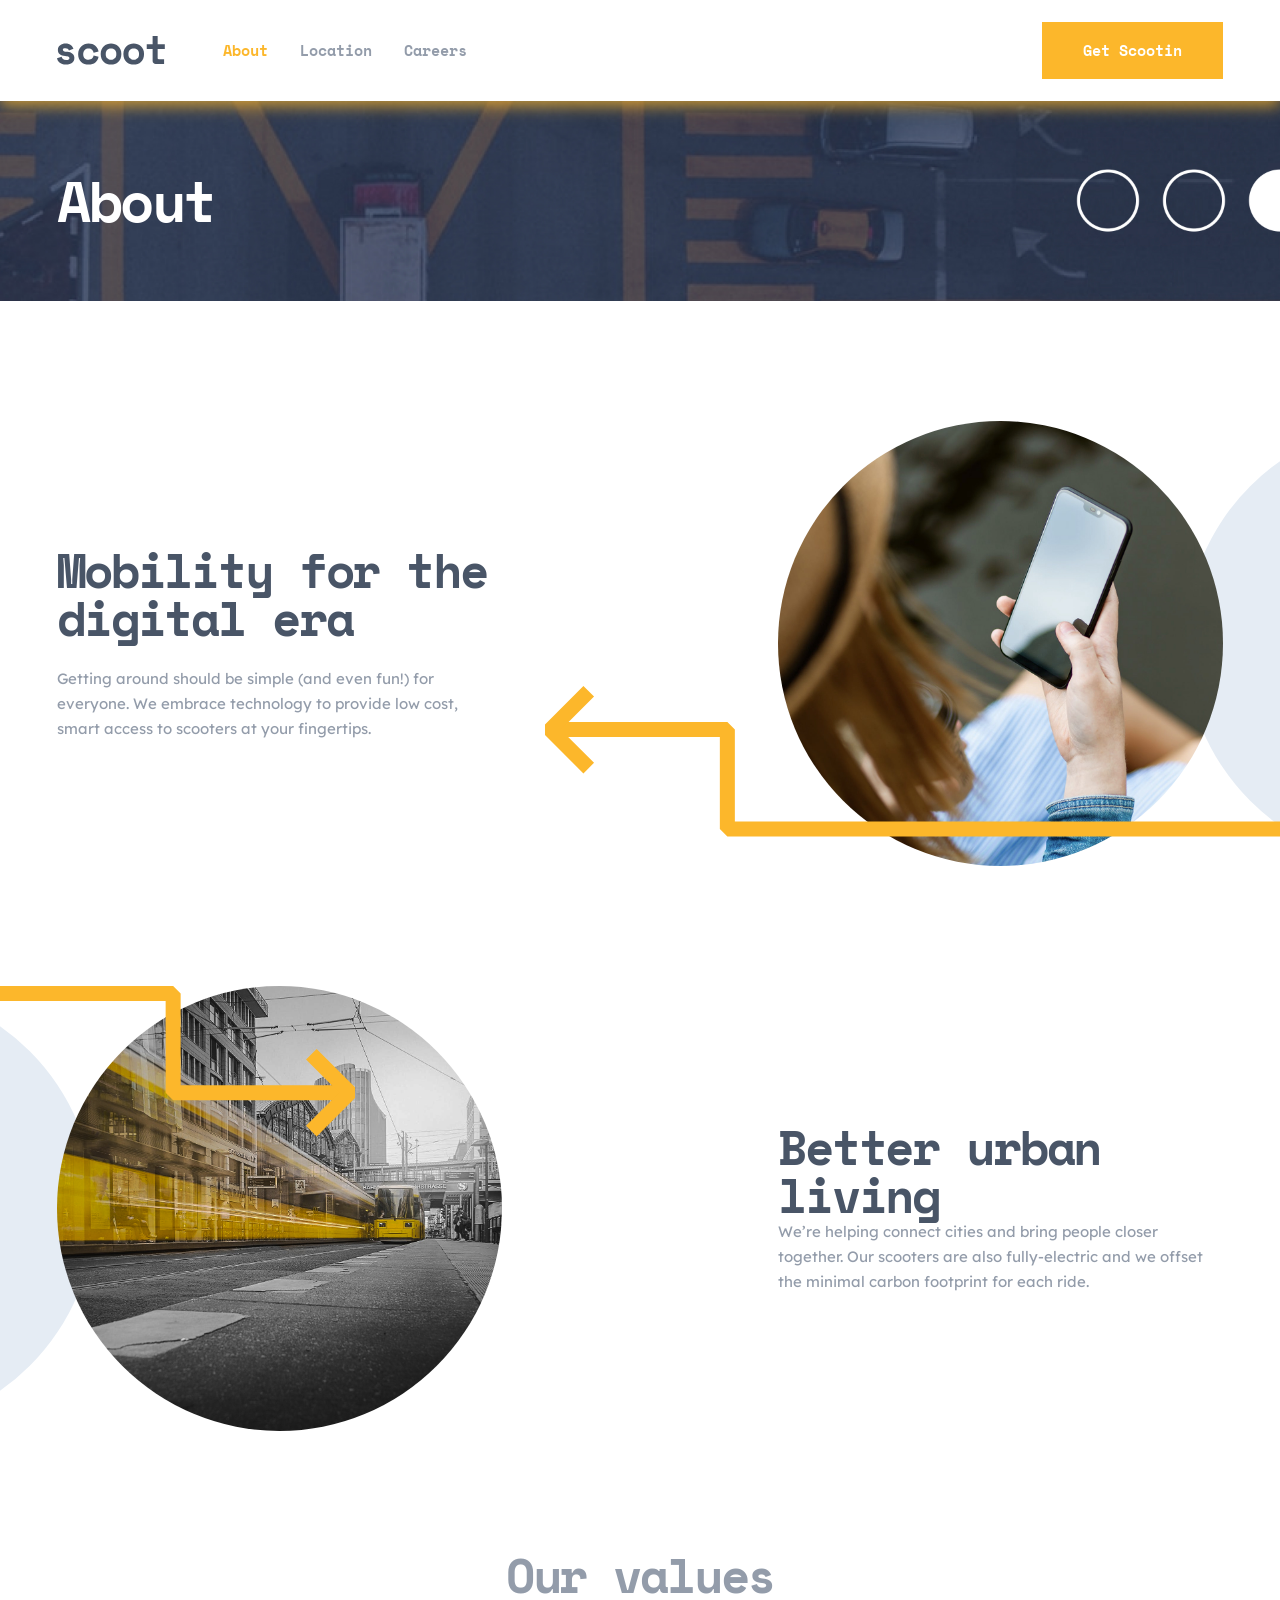
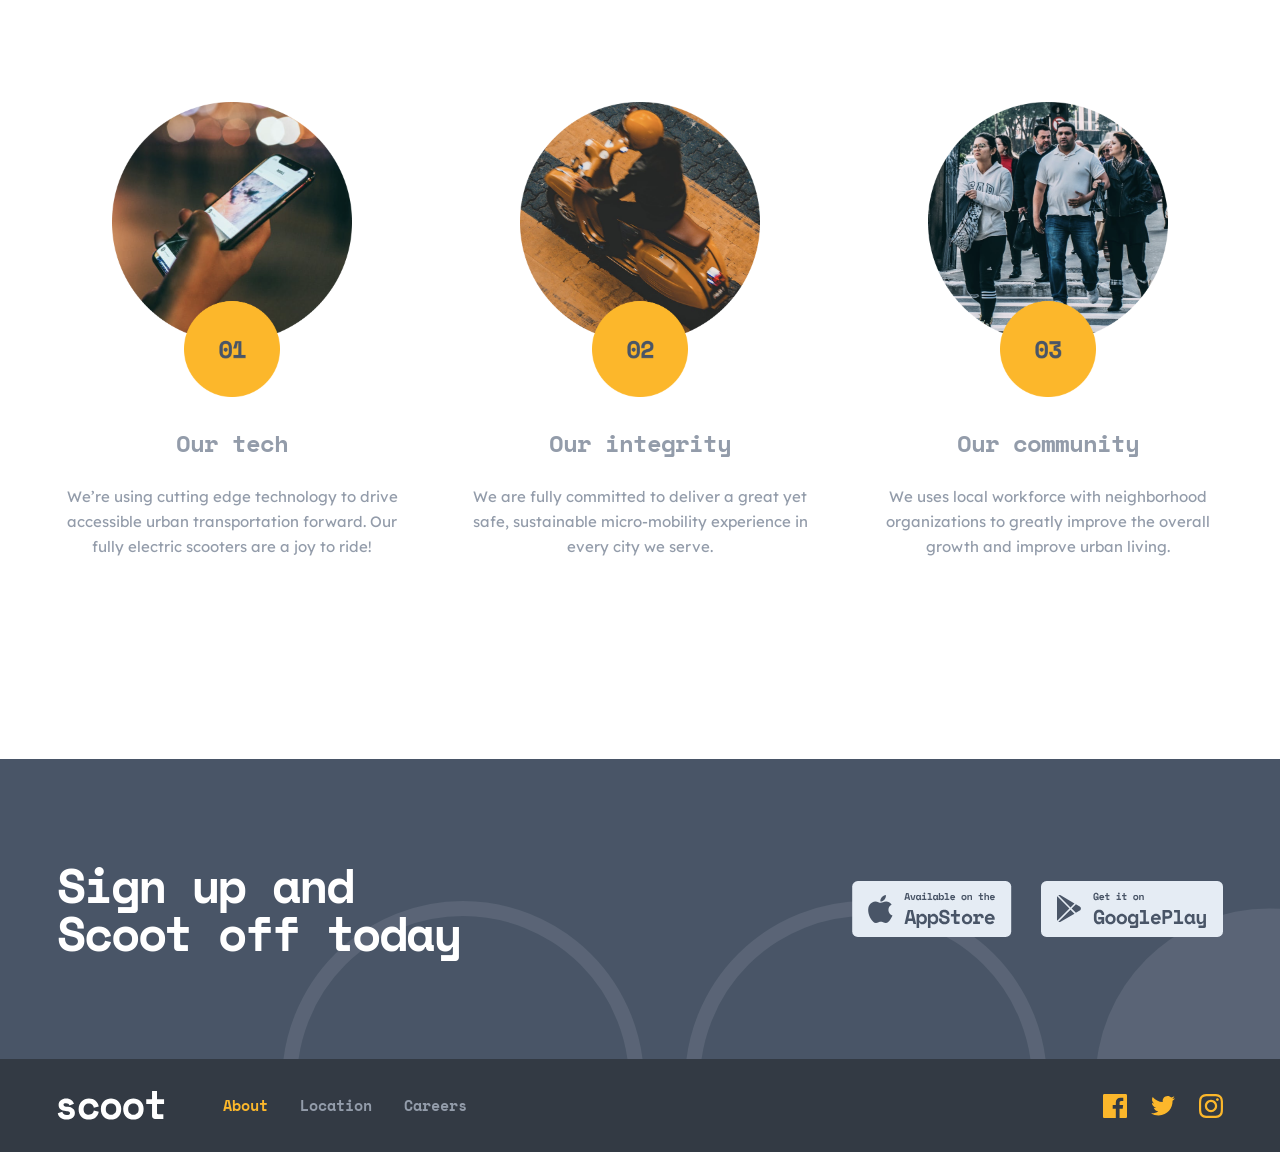
==== commit dd8d5923: "Continue...(03.28.2026/0.07)" ====
--- a/about.html
+++ b/about.html
@@ -88,11 +88,36 @@
         </section>
         <section class="urban">
             <div class="container urban__container">
-                    <img class="urban__image" src="./images/urban.jpg" alt="urban">
+                <img class="urban__image" src="./images/urban.jpg" alt="urban">
                 <div class="urban__right-box">
                     <h2 class="urban__title">Better urban living</h2>
                     <p class="urban__text"> We’re helping connect cities and bring people closer together. Our scooters
                         are also fully-electric and we offset the minimal carbon footprint for each ride.</p>
+                </div>
+            </div>
+        </section>
+        <section class="values">
+            <div class="container values__container">
+                <h3 class="values__title">Our values</h3>
+                <div class="values__box">
+                    <div class="values__boxes">
+                        <img class="values__imagas" src="./images/our__tech.png" alt="images">
+                        <h5 class="values__titles">Our tech</h5>
+                        <p class="values__texts">We’re using cutting edge technology to drive accessible urban
+                            transportation forward. Our fully electric scooters are a joy to ride!</p>
+                    </div>
+                    <div class="values__boxes">
+                        <img class="values__imagas" src="./images/our__integrity.png" alt="images">
+                        <h5 class="values__titles">Our integrity</h5>
+                        <p class="values__texts">We are fully committed to deliver a great yet safe, sustainable
+                            micro-mobility experience in every city we serve.</p>
+                    </div>
+                    <div class="values__boxes">
+                        <img class="values__imagas" src="./images/our__community.png" alt="images">
+                        <h5 class="values__titles">Our community</h5>
+                        <p class="values__texts">We uses local workforce with neighborhood organizations to greatly
+                            improve the overall growth and improve urban living.</p>
+                    </div>
                 </div>
             </div>
         </section>
--- a/css/main.css
+++ b/css/main.css
@@ -1 +1 @@
-.container{width:100%;max-width:1266px;padding:0 50px;margin:0 auto}.header{box-shadow:rgba(252,182,43,.753) 0px 5px 15px;z-index:1111;background-color:#fff;width:100%;top:0;position:fixed}.header__container{padding-top:22px;padding-bottom:22px;display:flex;flex-direction:row;justify-content:space-between;align-items:center}.header__test-button{display:none;opacity:0;border:none;background:none;outline:none}.header__test-button-image{width:20px;height:16px}.header__left-box{display:flex;flex-direction:row;justify-content:center;align-items:center;gap:58.18px}.header__logo-link{transition:450ms ease all}.header__logo-link:active{transition:450ms ease all;opacity:.5px}.header__list{display:flex;flex-direction:row;justify-content:center;align-items:center;gap:32px}.header__links-texts{font-family:"Space Mono";font-weight:bold;font-size:15px;line-height:25px;letter-spacing:0px;color:#939caa}.header__button{display:block;padding:14px 39px;display:flex;flex-direction:row;justify-content:center;align-items:center;background-color:#fcb72b;font-family:"Space Mono";font-size:15px;font-weight:bold;line-height:25px;letter-spacing:0px;color:#fff;transition:400ms ease all;border:2px solid #fcb72b;cursor:pointer}.header__button:active{border:2px solid #fcb72b;background-color:inherit;color:#fcb72b}.header__mb-buttons-box{display:none}.header__mb-open-burger-button{display:block;border:none;background:none;outline:none}.header__mb-open-burger-icon{width:20px;height:16px}.header__mb-close-burger-button{display:none;border:none;background:none;outline:none}.header__mb-close-burger-icon{width:20px;height:16px}.header__mb-div{display:none;transition:450ms ease all;width:100%;z-index:-1;height:100dvh;position:fixed;top:73px;transform:translateX(-100%);backdrop-filter:blur(5px);background-color:rgba(0,0,0,.5)}.header__mb-div.active{transform:translateX(0%);transition:450ms ease all}.header__mb-nav{display:flex;flex-direction:column;justify-content:space-between;align-items:start;background-color:#333a44;width:80%;height:100dvh;padding:64px 32px 102px 32px}.header__mb-list{display:flex;flex-direction:column;justify-content:space-between;align-items:start;gap:24px}.header__mb-links-texts{font-family:"Space Mono";font-weight:bold;font-size:18px;line-height:25px;letter-spacing:0px;color:#fff}.header__mb-button{padding:14px 39px;display:flex;flex-direction:row;justify-content:center;align-items:center;background-color:#fcb72b;font-family:"Space Mono";font-size:15px;font-weight:bold;line-height:25px;letter-spacing:0px;color:#fff;transition:400ms ease all;border:2px solid #fcb72b;cursor:pointer}.header__mb-button:active{border:2px solid #fcb72b;background-color:inherit;color:#fcb72b}@media(max-width: 1024px){.header{box-shadow:rgba(252,182,43,.753) 0px 5px 15px;z-index:1111;background-color:#fff;width:100%;top:0;position:fixed}.header__container{padding-left:40px;padding-right:40px;padding-top:22px;padding-bottom:22px;display:flex;flex-direction:row;justify-content:space-between;align-items:center}.header__test-button{display:none;opacity:0;border:none;background:none;outline:none}.header__test-button-image{width:20px;height:16px}.header__left-box{display:flex;flex-direction:row;justify-content:center;align-items:center;gap:58.18px}.header__logo-link{transition:200ms ease all}.header__logo-link:active{transition:200ms ease all;opacity:.5}.header__logo-image{width:107.82px;height:28.56px}.header__list{display:flex;flex-direction:row;justify-content:center;align-items:center;gap:32px}.header__links-texts{font-family:"Space Mono";font-weight:bold;font-size:15px;line-height:25px;letter-spacing:0px;color:#939caa}.header__button{display:block;padding:14px 39px;display:flex;flex-direction:row;justify-content:center;align-items:center;background-color:#fcb72b;font-family:"Space Mono";font-size:15px;font-weight:bold;line-height:25px;letter-spacing:0px;color:#fff;transition:400ms ease all;border:2px solid #fcb72b;cursor:pointer}.header__button:active{border:2px solid #fcb72b;background-color:inherit;color:#fcb72b}.header__mb-buttons-box{display:none}.header__mb-open-burger-button{display:block;border:none;background:none;outline:none}.header__mb-open-burger-icon{width:20px;height:16px}.header__mb-close-burger-button{display:none;border:none;background:none;outline:none}.header__mb-close-burger-icon{width:20px;height:16px}.header__mb-div{display:none;transition:450ms ease all;width:100%;z-index:-1;height:100dvh;position:fixed;top:73px;transform:translateX(-100%);backdrop-filter:blur(5px);background-color:rgba(0,0,0,.5)}.header__mb-div.active{transform:translateX(0%);transition:450ms ease all}.header__mb-nav{display:flex;flex-direction:column;justify-content:space-between;align-items:start;background-color:#333a44;width:80%;height:100dvh;padding:64px 32px 102px 32px}.header__mb-list{display:flex;flex-direction:column;justify-content:space-between;align-items:start;gap:24px}.header__mb-links-texts{font-family:"Space Mono";font-weight:bold;font-size:18px;line-height:25px;letter-spacing:0px;color:#fff}.header__mb-button{padding:14px 39px;display:flex;flex-direction:row;justify-content:center;align-items:center;background-color:#fcb72b;font-family:"Space Mono";font-size:15px;font-weight:bold;line-height:25px;letter-spacing:0px;color:#fff;transition:400ms ease all;border:2px solid #fcb72b;cursor:pointer}.header__mb-button:active{border:2px solid #fcb72b;background-color:inherit;color:#fcb72b}}@media(max-width: 767px){.header{box-shadow:rgba(252,182,43,.753) 0px 5px 15px;z-index:1111;background-color:#fff;width:100%;top:0;position:fixed}.header__container{padding-left:32px;padding-right:32px;padding-top:22px;padding-bottom:22px;display:flex;flex-direction:row-reverse;justify-content:space-between;align-items:center}.header__test-button{display:block;opacity:0;border:none;background:none;outline:none}.header__test-button-image{width:20px;height:16px}.header__logo-link{transition:450ms ease all}.header__logo-link:active{transition:450ms ease all;opacity:.5}.header__logo-image{width:75.5px;height:20px}.header__list{display:none}.header__lists{display:none}.header__links{display:none}.header__links-texts{font-family:"Space Mono"}.header__button{display:none}.header__mb-buttons-box{display:block}.header__mb-open-burger-button{display:block;border:none;background:none;outline:none}.header__mb-open-burger-icon{width:20px;height:16px}.header__mb-close-burger-button{display:none;border:none;background:none;outline:none}.header__mb-close-burger-icon{width:20px;height:16px}.header__mb-div{display:block;transition:450ms ease all;width:100%;z-index:10;height:100dvh;position:fixed;top:68px;transform:translateX(-100%);backdrop-filter:blur(5px);background-color:rgba(0,0,0,.5)}.header__mb-div.active{transform:translateX(0%);transition:450ms ease all}.header__mb-nav{display:flex;flex-direction:column;justify-content:space-between;align-items:start;background-color:#333a44;width:80%;height:100dvh;padding:64px 32px 102px 32px}.header__mb-list{display:flex;flex-direction:column;justify-content:space-between;align-items:start;gap:24px}.header__mb-links-texts{font-family:"Space Mono";font-weight:bold;font-size:18px;line-height:25px;letter-spacing:0px;color:#fff}.header__mb-button{padding:14px 39px;display:flex;flex-direction:row;justify-content:center;align-items:center;background-color:#fcb72b;font-family:"Space Mono";font-size:15px;font-weight:bold;line-height:25px;letter-spacing:0px;color:#fff;transition:400ms ease all;border:2px solid #fcb72b;cursor:pointer}.header__mb-button:active{border:2px solid #fcb72b;background-color:inherit;color:#fcb72b}}.hero{width:100%;background-image:url("../../images/hero_background-image.jpg");background-position:top;background-repeat:no-repeat;background-size:cover;padding-top:153px;padding-bottom:152px;position:relative}.hero::after{position:absolute;display:inline-block;content:"";bottom:315px;left:-50px;width:203px;height:15px;background-image:url("../../icons/hero__path.svg");background-repeat:no-repeat;background-size:cover;z-index:1}.hero::before{position:absolute;display:inline-block;content:"";bottom:179px;right:300px;width:452px;height:151px;background-image:url("../../icons/hero__vector.svg");background-repeat:no-repeat;background-size:cover;z-index:2}.hero__container{display:flex;flex-direction:column;justify-content:center;align-items:start;position:relative}.hero__container::after{position:absolute;display:inline-block;content:"";top:400px;right:0;width:234px;height:62px;background-image:url("../../icons/hero__triple-circle.svg");background-repeat:no-repeat;background-size:cover}.hero__left-box{width:477px;display:flex;flex-direction:column;justify-content:center;align-items:start;gap:40px}.hero__title{text-align:start;width:477px;font-family:"Space Mono";font-weight:bold;font-size:56px;line-height:56px;letter-spacing:-2.5px;color:#fff}.hero__mini-box{display:flex;flex-direction:column;justify-content:center;align-items:start;gap:32px;margin-left:auto}.hero__text{text-align:start;width:400px;font-family:"Lexend Deca";font-weight:400;font-size:15px;line-height:25px;letter-spacing:0px;color:#fff}.hero__button{padding:14px 39px;display:flex;flex-direction:row;justify-content:center;align-items:center;background-color:#fcb72b;font-family:"Space Mono";font-size:15px;font-weight:bold;line-height:25px;letter-spacing:0px;color:#fff;transition:400ms ease all;border:2px solid #fcb72b;cursor:pointer}.hero__button:active{border:2px solid #fcb72b;background-color:inherit;color:#fcb72b}@media(max-width: 1330px){.hero{width:100%;background-image:url("../../images/hero_background-image.jpg");background-position:top;background-repeat:no-repeat;background-size:cover;padding-top:153px;padding-bottom:152px;position:relative}.hero::after{position:absolute;display:inline-block;content:"";bottom:315px;left:-450px;width:203px;height:15px;background-image:url("../../icons/hero__path.svg");background-repeat:no-repeat;background-size:cover;z-index:1}.hero::before{position:absolute;display:none;content:"";bottom:179px;right:500px;width:452px;height:151px;background-image:url("../../icons/hero__vector.svg");background-repeat:no-repeat;background-size:cover;z-index:2}.hero__container{display:flex;flex-direction:column;justify-content:center;align-items:start;position:relative}.hero__container::after{position:absolute;display:inline-block;content:"";top:400px;right:0;width:234px;height:62px;background-image:url("../../icons/hero__triple-circle.svg");background-repeat:no-repeat;background-size:cover}.hero__left-box{width:477px;display:flex;flex-direction:column;justify-content:center;align-items:start;gap:40px}.hero__title{text-align:start;width:477px;font-family:"Space Mono";font-weight:bold;font-size:56px;line-height:56px;letter-spacing:-2.5px;color:#fff}.hero__mini-box{display:flex;flex-direction:column;justify-content:center;align-items:start;gap:32px;margin-left:auto}.hero__text{text-align:start;width:400px;font-family:"Lexend Deca";font-weight:400;font-size:15px;line-height:25px;letter-spacing:0px;color:#fff}.hero__button{padding:14px 39px;display:flex;flex-direction:row;justify-content:center;align-items:center;background-color:#fcb72b;font-family:"Space Mono";font-size:15px;font-weight:bold;line-height:25px;letter-spacing:0px;color:#fff;transition:400ms ease all;border:2px solid #fcb72b;cursor:pointer}.hero__button:active{border:2px solid #fcb72b;background-color:inherit;color:#fcb72b}}@media(max-width: 1024px){.hero{width:100%;background-image:url("../../images/hero_background-tb-image.jpg");background-position:top;background-repeat:no-repeat;background-size:cover;padding-top:137px;padding-bottom:217px;position:relative}.hero::after{position:absolute;display:none;content:"";bottom:315px;left:-100px;width:203px;height:15px;background-image:url("../../icons/hero__path.svg");background-repeat:no-repeat;background-size:cover;z-index:1}.hero::before{position:absolute;display:inline-block;content:"";bottom:39px;left:0;width:325px;height:151px;background-image:url("../../icons/hero__tb-vector.svg");background-repeat:no-repeat;background-size:cover;z-index:1}.hero__container{padding-left:40px;padding-right:40px;display:flex;flex-direction:column;justify-content:center;align-items:center;position:relative}.hero__container::after{position:absolute;display:none;content:"";top:400px;right:0;width:234px;height:62px;background-image:url("../../icons/hero__triple-circle.svg");background-repeat:no-repeat;background-size:cover}.hero__left-box{width:auto;display:flex;flex-direction:column;justify-content:center;align-items:center;gap:24px}.hero__title{text-align:center;width:573px;font-family:"Space Mono";font-weight:bold;font-size:56px;line-height:56px;letter-spacing:-2.5px;color:#fff}.hero__mini-box{display:flex;flex-direction:column;justify-content:center;align-items:center;gap:32px}.hero__text{text-align:center;width:573px;font-family:"Lexend Deca";font-weight:400;font-size:15px;line-height:25px;letter-spacing:0px;color:#fff}.hero__button{padding:14px 39px;display:flex;flex-direction:row;justify-content:center;align-items:center;background-color:#fcb72b;font-family:"Space Mono";font-size:15px;font-weight:bold;line-height:25px;letter-spacing:0px;color:#fff;transition:400ms ease all;border:2px solid #fcb72b;cursor:pointer}.hero__button:active{border:2px solid #fcb72b;background-color:inherit;color:#fcb72b}}@media(max-width: 767px){.hero{width:100%;background-image:url("../../images/hero_background-mb-image.jpg");background-position:top;background-repeat:no-repeat;background-size:cover;padding-top:115px;padding-bottom:179px;position:relative}.hero::after{position:absolute;display:none;content:"";bottom:315px;left:-50;width:203px;height:15px;background-image:url("../../icons/hero__path.svg");background-repeat:no-repeat;background-size:cover;z-index:1}.hero::before{position:absolute;display:inline-block;content:"";bottom:34.56px;left:0;width:140px;height:151px;background-image:url("../../icons/hero__mb-vector.svg");background-repeat:no-repeat;background-size:cover;z-index:1}.hero__container{padding-left:32px;padding-right:32px;display:flex;flex-direction:column;justify-content:center;align-items:center;position:relative}.hero__container::after{position:absolute;display:none;content:"";top:400px;right:0;width:234px;height:62px;background-image:url("../../icons/hero__triple-circle.svg");background-repeat:no-repeat;background-size:cover}.hero__left-box{width:auto;display:flex;flex-direction:column;justify-content:center;align-items:center;gap:24px}.hero__title{text-align:center;width:311px;font-family:"Space Mono";font-weight:bold;font-size:40px;line-height:40px;letter-spacing:-1.79px;color:#fff}.hero__mini-box{display:flex;flex-direction:column;justify-content:center;align-items:center;gap:34px}.hero__text{text-align:center;width:100%;font-family:"Lexend Deca";font-weight:400;font-size:15px;line-height:25px;letter-spacing:0px;color:#fff}.hero__button{padding:14px 39px;display:flex;flex-direction:row;justify-content:center;align-items:center;background-color:#fcb72b;font-family:"Space Mono";font-size:15px;font-weight:bold;line-height:25px;letter-spacing:0px;color:#fff;transition:400ms ease all;border:2px solid #fcb72b;cursor:pointer}.hero__button:active{border:2px solid #fcb72b;background-color:inherit;color:#fcb72b}}.step{padding-top:160px;position:relative;z-index:2}.step::after{z-index:-1;position:absolute;display:inline-block;content:"";top:205px;left:0px;width:973px;height:15px;background-image:url("../../icons/step__path.svg");background-repeat:no-repeat;background-size:cover}.step__container{display:flex;flex-direction:row;justify-content:space-between;align-items:start;gap:0px}.step__icons{width:96px;height:96px}.step__boxes{width:100%;display:flex;flex-direction:column;justify-content:center;align-items:start;gap:40px}.step__mini-box{display:flex;flex-direction:column;justify-content:center;align-items:start;gap:27px}.step__titles{text-align:start;font-family:"Space Mono";font-weight:bold;font-size:24px;line-height:28px;letter-spacing:-1.07px;color:#495567}.step__texts{width:300px;text-align:start;font-weight:400;font-size:15px;line-height:25px;font-family:"Lexend Deca";color:#939caa}@media(max-width: 1100px){.step{padding-top:160px;position:relative;z-index:2}.step::after{z-index:-1;position:absolute;display:none;content:"";top:205px;left:-50px;width:973px;height:15px;background-image:url("../../icons/step__path.svg");background-repeat:no-repeat;background-size:cover}.step__container{display:flex;flex-direction:column;justify-content:center;align-items:center;gap:50px}.step__icons{width:96px;height:96px}.step__boxes{width:100%;display:flex;flex-direction:row;justify-content:space-evenly;align-items:start;gap:0}.step__mini-box{display:flex;flex-direction:column;justify-content:center;align-items:start;gap:27px}.step__titles{text-align:start;font-family:"Space Mono";font-weight:bold;font-size:24px;line-height:28px;letter-spacing:-1.07px;color:#495567}.step__texts{width:300px;text-align:start;font-weight:400;font-size:15px;line-height:25px;font-family:"Lexend Deca";color:#939caa}}@media(max-width: 1024px){.step{padding-top:122px;position:relative;z-index:2}.step::after{z-index:-1;position:absolute;display:inline-block;content:"";top:0;left:145px;width:15px;height:512px;background-image:url("../../icons/step__tb-path.svg");background-repeat:no-repeat;background-size:cover}.step__container{padding-left:40px;padding-right:40px;display:flex;flex-direction:column;justify-content:center;align-items:center;gap:50px}.step__icons{width:96px;height:96px}.step__boxes{width:100%;display:flex;flex-direction:row;justify-content:space-evenly;align-items:start;gap:0}.step__mini-box{display:flex;flex-direction:column;justify-content:center;align-items:start;gap:27px}.step__titles{text-align:start;font-family:"Space Mono";font-weight:bold;font-size:24px;line-height:28px;letter-spacing:-1.07px;color:#495567}.step__texts{width:398px;text-align:start;font-weight:400;font-size:15px;line-height:25px;font-family:"Lexend Deca";color:#939caa}}@media(max-width: 912px){.step{padding-top:122px;position:relative;z-index:2}.step::after{z-index:-1;position:absolute;display:inline-block;content:"";top:0;left:190px;width:15px;height:512px;background-image:url("../../icons/step__tb-path.svg");background-repeat:no-repeat;background-size:cover}.step__container{padding-left:40px;padding-right:40px;display:flex;flex-direction:column;justify-content:center;align-items:center;gap:50px}.step__icons{width:96px;height:96px}.step__boxes{width:100%;display:flex;flex-direction:row;justify-content:space-evenly;align-items:start;gap:0}.step__mini-box{display:flex;flex-direction:column;justify-content:center;align-items:start;gap:27px}.step__titles{text-align:start;font-family:"Space Mono";font-weight:bold;font-size:24px;line-height:28px;letter-spacing:-1.07px;color:#495567}.step__texts{width:398px;text-align:start;font-weight:400;font-size:15px;line-height:25px;font-family:"Lexend Deca";color:#939caa}}@media(max-width: 820px){.step{padding-top:122px;position:relative;z-index:2}.step::after{z-index:-1;position:absolute;display:inline-block;content:"";top:0;left:162.5px;width:15px;height:512px;background-image:url("../../icons/step__tb-path.svg");background-repeat:no-repeat;background-size:cover}.step__container{padding-left:40px;padding-right:40px;display:flex;flex-direction:column;justify-content:center;align-items:center;gap:50px}.step__icons{width:96px;height:96px}.step__boxes{width:100%;display:flex;flex-direction:row;justify-content:space-evenly;align-items:start;gap:0}.step__mini-box{display:flex;flex-direction:column;justify-content:center;align-items:start;gap:27px}.step__titles{text-align:start;font-family:"Space Mono";font-weight:bold;font-size:24px;line-height:28px;letter-spacing:-1.07px;color:#495567}.step__texts{width:398px;text-align:start;font-weight:400;font-size:15px;line-height:25px;font-family:"Lexend Deca";color:#939caa}}@media(max-width: 768px){.step{padding-top:122px;position:relative;z-index:2}.step::after{z-index:-1;position:absolute;display:inline-block;content:"";top:0;left:145px;width:15px;height:512px;background-image:url("../../icons/step__tb-path.svg");background-repeat:no-repeat;background-size:cover}.step__container{padding-left:40px;padding-right:40px;display:flex;flex-direction:column;justify-content:center;align-items:center;gap:50px}.step__icons{width:96px;height:96px}.step__boxes{width:100%;display:flex;flex-direction:row;justify-content:space-evenly;align-items:start;gap:0}.step__mini-box{display:flex;flex-direction:column;justify-content:center;align-items:start;gap:27px}.step__titles{text-align:start;font-family:"Space Mono";font-weight:bold;font-size:24px;line-height:28px;letter-spacing:-1.07px;color:#495567}.step__texts{width:398px;text-align:start;font-weight:400;font-size:15px;line-height:25px;font-family:"Lexend Deca";color:#939caa}}@media(max-width: 767px){.step{padding-top:120px;position:relative;z-index:2}.step::after{z-index:-1;position:absolute;display:none;content:"";top:0;left:145px;width:15px;height:512px;background-image:url("../../icons/step__tb-path.svg");background-repeat:no-repeat;background-size:cover}.step__container{padding-left:32px;padding-right:32px;display:flex;flex-direction:column;justify-content:center;align-items:center;gap:48px}.step__images{width:56px;height:56px}.step__boxes{display:flex;flex-direction:column;justify-content:center;align-items:center;gap:24px}.step__mini-box{display:flex;flex-direction:column;justify-content:center;align-items:center;gap:24px}.step__titles{text-align:center;font-family:"Space Mono";font-weight:bold;font-size:20px;line-height:28px;letter-spacing:-0.89px;color:#495567}.step__texts{width:100%;text-align:center;font-weight:400;font-size:15px;line-height:25px;letter-spacing:0px;font-family:"Lexend Deca";color:#939caa}}.easy{margin-top:200px;position:relative;z-index:2}.easy::after{position:absolute;content:"";display:inline-block;width:735px;height:151px;right:0;top:300px;background-image:url("../../icons/easy__vector.svg");background-repeat:no-repeat;background-size:cover}.easy::before{z-index:-1;position:absolute;content:"";display:inline-block;width:95px;height:445px;right:0;top:0;background-image:url("../../icons/easy__mask.svg");background-repeat:no-repeat;background-size:cover}.easy__container{display:flex;flex-direction:row;justify-content:space-between;align-items:center}.easy__left-box{display:flex;flex-direction:column;justify-content:center;align-items:start;gap:40px}.easy__title{width:445px;font-family:"Space Mono";color:#495567;font-size:48px;line-height:48px;letter-spacing:-2.14px;font-weight:bold;text-align:start}.easy__text{text-align:start;width:445px;font-family:"Lexend Deca";font-weight:400;color:#939caa;font-size:15px;line-height:25px;letter-spacing:0}.easy__button{padding:14px 39px;display:flex;flex-direction:row;justify-content:center;align-items:center;background-color:#fcb72b;font-family:"Space Mono";font-size:15px;font-weight:bold;line-height:25px;letter-spacing:0px;color:#fff;transition:400ms ease all;border:2px solid #fcb72b;cursor:pointer}.easy__button:active{border:2px solid #fcb72b;background-color:inherit;color:#fcb72b}.easy__image{width:445px;height:445px;border-radius:50%}@media(max-width: 1100px){.easy{margin-top:145px;position:relative;z-index:2}.easy::after{position:absolute;content:"";display:inline-block;width:735px;height:151px;right:0;top:300px;background-image:url("../../icons/easy__tb-vector.svg");background-repeat:no-repeat;background-size:cover}.easy::before{z-index:-1;position:absolute;content:"";display:inline-block;width:95px;height:445px;right:0;top:0;background-image:url("../../icons/easy__mask.svg");background-repeat:no-repeat;background-size:cover}.easy__container{display:flex;flex-direction:column-reverse;justify-content:center;align-items:center;gap:56px}.easy__left-box{display:flex;flex-direction:column;justify-content:center;align-items:center;gap:40px}.easy__title{width:457px;font-family:"Space Mono";color:#495567;font-size:48px;line-height:48px;letter-spacing:-2.14px;font-weight:bold;text-align:center}.easy__text{text-align:center;width:573px;font-family:"Lexend Deca";font-weight:400;color:#939caa;font-size:15px;line-height:25px;letter-spacing:0}.easy__button{padding:14px 39px;display:flex;flex-direction:row;justify-content:center;align-items:center;background-color:#fcb72b;font-family:"Space Mono";font-size:15px;font-weight:bold;line-height:25px;letter-spacing:0px;color:#fff;transition:400ms ease all;border:2px solid #fcb72b;cursor:pointer}.easy__button:active{border:2px solid #fcb72b;background-color:inherit;color:#fcb72b}.easy__image{width:445px;height:445px;border-radius:50%}}@media(max-width: 1024px){.easy{margin-top:145px;position:relative;z-index:2}.easy::after{position:absolute;content:"";display:inline-block;width:735px;height:151px;right:0;top:300px;background-image:url("../../icons/easy__tb-vector.svg");background-repeat:no-repeat;background-size:cover}.easy::before{z-index:-1;position:absolute;content:"";display:inline-block;width:95px;height:445px;right:0;top:0;background-image:url("../../icons/easy__mask.svg");background-repeat:no-repeat;background-size:cover}.easy__container{padding-left:40px;padding-right:40px;display:flex;flex-direction:column-reverse;justify-content:center;align-items:center;gap:56px}.easy__left-box{display:flex;flex-direction:column;justify-content:center;align-items:center;gap:40px}.easy__title{width:457px;font-family:"Space Mono";color:#495567;font-size:48px;line-height:48px;letter-spacing:-2.14px;font-weight:bold;text-align:center}.easy__text{text-align:center;width:573px;font-family:"Lexend Deca";font-weight:400;color:#939caa;font-size:15px;line-height:25px;letter-spacing:0}.easy__button{padding:14px 39px;display:flex;flex-direction:row;justify-content:center;align-items:center;background-color:#fcb72b;font-family:"Space Mono";font-size:15px;font-weight:bold;line-height:25px;letter-spacing:0px;color:#fff;transition:400ms ease all;border:2px solid #fcb72b;cursor:pointer}.easy__button:active{border:2px solid #fcb72b;background-color:inherit;color:#fcb72b}.easy__image{width:445px;height:445px;border-radius:50%}}@media(max-width: 767px){.easy{margin-top:120px;position:relative}.easy::after{position:absolute;content:"";display:inline-block;width:349px;height:151px;right:0;top:165px;background-image:url("../../icons/easy__mb-vektor.svg");background-repeat:no-repeat;background-size:cover}.easy::before{z-index:-1;position:absolute;content:"";display:none;width:95px;height:445px;right:0;top:0;background-image:url("../../icons/easy__mask.svg");background-repeat:no-repeat;background-size:cover}.easy__container{padding-left:32px;padding-right:32px;display:flex;flex-direction:column-reverse;justify-content:center;align-items:center;gap:56px}.easy__left-box{display:flex;flex-direction:column;justify-content:center;align-items:center;gap:32px}.easy__title{width:311px;font-family:"Space Mono";color:#495567;font-size:32px;line-height:32px;letter-spacing:-1.43px;font-weight:bold;text-align:center}.easy__text{text-align:center;width:100%;font-family:"Lexend Deca";font-weight:400;color:#939caa;font-size:15px;line-height:25px;letter-spacing:0}.easy__button{padding:14px 39px;display:flex;flex-direction:row;justify-content:center;align-items:center;background-color:#fcb72b;font-family:"Space Mono";font-size:15px;font-weight:bold;line-height:25px;letter-spacing:0px;color:#fff;transition:400ms ease all;border:2px solid #fcb72b;cursor:pointer}.easy__button:active{border:2px solid #fcb72b;background-color:inherit;color:#fcb72b}.easy__image{width:311px;height:311px;border-radius:50%}}.city{margin-top:160px;position:relative;z-index:2}.city::after{position:absolute;content:"";display:inline-block;width:356px;height:151px;left:0;top:0px;background-image:url("../../icons/city__vector.svg");background-repeat:no-repeat;background-size:cover}.city::before{z-index:-1;position:absolute;content:"";display:inline-block;width:95px;height:445px;left:0;top:0;background-image:url("../../icons/easy__mask.svg");background-repeat:no-repeat;background-size:cover;transform:rotate(180deg)}.city__container{display:flex;flex-direction:row-reverse;justify-content:space-between;align-items:center}.city__right-box{display:flex;flex-direction:column;justify-content:center;align-items:start;gap:40px}.city__title{width:445px;font-family:"Space Mono";color:#495567;font-size:48px;line-height:48px;letter-spacing:-2.14px;font-weight:bold;text-align:start}.city__text{text-align:start;width:445px;font-family:"Lexend Deca";font-weight:400;color:#939caa;font-size:15px;line-height:25px;letter-spacing:0}.city__button{padding:14px 39px;display:flex;flex-direction:row;justify-content:center;align-items:center;background-color:#fcb72b;font-family:"Space Mono";font-size:15px;font-weight:bold;line-height:25px;letter-spacing:0px;color:#fff;transition:400ms ease all;border:2px solid #fcb72b;cursor:pointer}.city__button:active{border:2px solid #fcb72b;background-color:inherit;color:#fcb72b}.city__image{width:445px;height:445px;border-radius:50%}@media(max-width: 1024px){.city{margin-top:128px;position:relative;z-index:2}.city::after{position:absolute;content:"";display:inline-block;width:355px;height:151px;left:0;top:0px;background-image:url("../../icons/city__tb-vector.svg");background-repeat:no-repeat;background-size:cover}.city::before{z-index:-1;position:absolute;content:"";display:inline-block;width:95px;height:445px;left:0;top:0;background-image:url("../../icons/easy__mask.svg");background-repeat:no-repeat;background-size:cover;transform:rotate(180deg)}.city__container{padding-left:40px;padding-right:40px;display:flex;flex-direction:column-reverse;justify-content:center;align-items:center;gap:64px}.city__right-box{display:flex;flex-direction:column;justify-content:center;align-items:center;gap:40px}.city__title{width:457px;font-family:"Space Mono";color:#495567;font-size:48px;line-height:48px;letter-spacing:-2.14px;font-weight:bold;text-align:center}.city__text{text-align:center;width:573px;font-family:"Lexend Deca";font-weight:400;color:#939caa;font-size:15px;line-height:25px;letter-spacing:0}.city__button{padding:14px 39px;display:flex;flex-direction:row;justify-content:center;align-items:center;background-color:#fcb72b;font-family:"Space Mono";font-size:15px;font-weight:bold;line-height:25px;letter-spacing:0px;color:#fff;transition:400ms ease all;border:2px solid #fcb72b;cursor:pointer}.city__button:active{border:2px solid #fcb72b;background-color:inherit;color:#fcb72b}.city__image{width:445px;height:445px;border-radius:50%}}@media(max-width: 1100px){.city{margin-top:128px;position:relative;z-index:2}.city::after{position:absolute;content:"";display:inline-block;width:355px;height:151px;left:0;top:0px;background-image:url("../../icons/city__tb-vector.svg");background-repeat:no-repeat;background-size:cover}.city::before{z-index:-1;position:absolute;content:"";display:inline-block;width:95px;height:445px;left:0;top:0;background-image:url("../../icons/easy__mask.svg");background-repeat:no-repeat;background-size:cover;transform:rotate(180deg)}.city__container{display:flex;flex-direction:column-reverse;justify-content:center;align-items:center;gap:64px}.city__right-box{display:flex;flex-direction:column;justify-content:center;align-items:center;gap:40px}.city__title{width:457px;font-family:"Space Mono";color:#495567;font-size:48px;line-height:48px;letter-spacing:-2.14px;font-weight:bold;text-align:center}.city__text{text-align:center;width:573px;font-family:"Lexend Deca";font-weight:400;color:#939caa;font-size:15px;line-height:25px;letter-spacing:0}.city__button{padding:14px 39px;display:flex;flex-direction:row;justify-content:center;align-items:center;background-color:#fcb72b;font-family:"Space Mono";font-size:15px;font-weight:bold;line-height:25px;letter-spacing:0px;color:#fff;transition:400ms ease all;border:2px solid #fcb72b;cursor:pointer}.city__button:active{border:2px solid #fcb72b;background-color:inherit;color:#fcb72b}.city__image{width:445px;height:445px;border-radius:50%}}@media(max-width: 767px){.city{margin-top:120px;position:relative;z-index:2}.city::after{position:absolute;content:"";display:inline-block;width:267px;height:151px;left:0;top:0px;background-image:url("../../icons/city__mb-vector.svg");background-repeat:no-repeat;background-size:cover}.city::before{z-index:-1;position:absolute;content:"";display:none;width:95px;height:445px;right:0;top:0;background-image:url("../../icons/easy__mask.svg");background-repeat:no-repeat;background-size:cover}.city__container{padding-left:32px;padding-right:32px;display:flex;flex-direction:column-reverse;justify-content:center;align-items:center;gap:56px}.city__right-box{display:flex;flex-direction:column;justify-content:center;align-items:center;gap:32px}.city__title{width:311px;font-family:"Space Mono";color:#495567;font-size:32px;line-height:32px;letter-spacing:-1.43px;font-weight:bold;text-align:center}.city__text{text-align:center;width:100%;font-family:"Lexend Deca";font-weight:400;color:#939caa;font-size:15px;line-height:25px;letter-spacing:0}.city__button{padding:14px 39px;display:flex;flex-direction:row;justify-content:center;align-items:center;background-color:#fcb72b;font-family:"Space Mono";font-size:15px;font-weight:bold;line-height:25px;letter-spacing:0px;color:#fff;transition:400ms ease all;border:2px solid #fcb72b;cursor:pointer}.city__button:active{border:2px solid #fcb72b;background-color:inherit;color:#fcb72b}.city__image{width:311px;height:311px;border-radius:50%}}.zero{margin-top:200px;position:relative;z-index:2}.zero::after{position:absolute;content:"";display:inline-block;width:361px;height:151px;right:0;top:80px;background-image:url("../../icons/zero__vector.svg");background-repeat:no-repeat;background-size:cover}.zero::before{z-index:-1;position:absolute;content:"";display:inline-block;width:95px;height:445px;right:0;top:0;background-image:url("../../icons/easy__mask.svg");background-repeat:no-repeat;background-size:cover}.zero__container{display:flex;flex-direction:row;justify-content:space-between;align-items:center}.zero__left-box{display:flex;flex-direction:column;justify-content:center;align-items:start;gap:40px}.zero__title{width:445px;font-family:"Space Mono";color:#495567;font-size:48px;line-height:48px;letter-spacing:-2.14px;font-weight:bold;text-align:start}.zero__text{text-align:start;width:445px;font-family:"Lexend Deca";font-weight:400;color:#939caa;font-size:15px;line-height:25px;letter-spacing:0}.zero__button{padding:14px 39px;display:flex;flex-direction:row;justify-content:center;align-items:center;background-color:#fcb72b;font-family:"Space Mono";font-size:15px;font-weight:bold;line-height:25px;letter-spacing:0px;color:#fff;transition:400ms ease all;border:2px solid #fcb72b;cursor:pointer}.zero__button:active{border:2px solid #fcb72b;background-color:inherit;color:#fcb72b}.zero__image{width:445px;height:445px;border-radius:50%}@media(max-width: 1100px){.zero{margin-top:120px;position:relative;z-index:2}.zero::after{position:absolute;content:"";display:inline-block;width:355px;height:151px;right:0;top:75px;background-image:url("../../icons/zero__tb-vector.svg");background-repeat:no-repeat;background-size:cover}.zero::before{z-index:-1;position:absolute;content:"";display:inline-block;width:95px;height:445px;right:0;top:0;background-image:url("../../icons/easy__mask.svg");background-repeat:no-repeat;background-size:cover}.zero__container{display:flex;flex-direction:column-reverse;justify-content:center;align-items:center;gap:64px}.zero__left-box{display:flex;flex-direction:column;justify-content:center;align-items:center;gap:40px}.zero__title{width:457px;font-family:"Space Mono";color:#495567;font-size:48px;line-height:48px;letter-spacing:-2.14px;font-weight:bold;text-align:center}.zero__text{text-align:center;width:573px;font-family:"Lexend Deca";font-weight:400;color:#939caa;font-size:15px;line-height:25px;letter-spacing:0}.zero__button{padding:14px 39px;display:flex;flex-direction:row;justify-content:center;align-items:center;background-color:#fcb72b;font-family:"Space Mono";font-size:15px;font-weight:bold;line-height:25px;letter-spacing:0px;color:#fff;transition:400ms ease all;border:2px solid #fcb72b;cursor:pointer}.zero__button:active{border:2px solid #fcb72b;background-color:inherit;color:#fcb72b}.zero__image{width:445px;height:445px;border-radius:50%}}@media(max-width: 1024px){.zero{margin-top:120px;position:relative;z-index:2}.zero::after{position:absolute;content:"";display:inline-block;width:355px;height:151px;right:0;top:75px;background-image:url("../../icons/zero__tb-vector.svg");background-repeat:no-repeat;background-size:cover}.zero::before{z-index:-1;position:absolute;content:"";display:inline-block;width:95px;height:445px;right:0;top:0;background-image:url("../../icons/easy__mask.svg");background-repeat:no-repeat;background-size:cover}.zero__container{padding-left:40px;padding-right:40px;display:flex;flex-direction:column-reverse;justify-content:center;align-items:center;gap:64px}.zero__left-box{display:flex;flex-direction:column;justify-content:center;align-items:center;gap:40px}.zero__title{width:457px;font-family:"Space Mono";color:#495567;font-size:48px;line-height:48px;letter-spacing:-2.14px;font-weight:bold;text-align:center}.zero__text{text-align:center;width:573px;font-family:"Lexend Deca";font-weight:400;color:#939caa;font-size:15px;line-height:25px;letter-spacing:0}.zero__button{padding:14px 39px;display:flex;flex-direction:row;justify-content:center;align-items:center;background-color:#fcb72b;font-family:"Space Mono";font-size:15px;font-weight:bold;line-height:25px;letter-spacing:0px;color:#fff;transition:400ms ease all;border:2px solid #fcb72b;cursor:pointer}.zero__button:active{border:2px solid #fcb72b;background-color:inherit;color:#fcb72b}.zero__image{width:445px;height:445px;border-radius:50%}}@media(max-width: 767px){.zero{margin-top:120px;position:relative}.zero::after{position:absolute;content:"";display:inline-block;width:219px;height:151px;right:0;top:0;background-image:url("../../icons/zero__mb-vector.svg");background-repeat:no-repeat;background-size:cover}.zero::before{z-index:-1;position:absolute;content:"";display:none;width:95px;height:445px;right:0;top:0;background-image:url("../../icons/easy__mask.svg");background-repeat:no-repeat;background-size:cover}.zero__container{padding-left:32px;padding-right:32px;display:flex;flex-direction:column-reverse;justify-content:center;align-items:center;gap:56px}.zero__left-box{display:flex;flex-direction:column;justify-content:center;align-items:center;gap:32px}.zero__title{width:311px;font-family:"Space Mono";color:#495567;font-size:32px;line-height:32px;letter-spacing:-1.43px;font-weight:bold;text-align:center}.zero__text{text-align:center;width:100%;font-family:"Lexend Deca";font-weight:400;color:#939caa;font-size:15px;line-height:25px;letter-spacing:0}.zero__button{padding:14px 39px;display:flex;flex-direction:row;justify-content:center;align-items:center;background-color:#fcb72b;font-family:"Space Mono";font-size:15px;font-weight:bold;line-height:25px;letter-spacing:0px;color:#fff;transition:400ms ease all;border:2px solid #fcb72b;cursor:pointer}.zero__button:active{border:2px solid #fcb72b;background-color:inherit;color:#fcb72b}.zero__image{width:311px;height:311px;border-radius:50%}}.about{margin-top:101px;width:100%;background-image:url("../../images/about__background.jpg");background-position:right;background-repeat:no-repeat;background-size:cover}.about__container{display:flex;flex-direction:row;justify-content:start;align-items:center;padding-top:72px;padding-bottom:72px}.about__title{font-family:"Space Mono";font-weight:bold;font-size:56px;line-height:56px;letter-spacing:-2.5px;color:#fff}@media(max-width: 1024px){.about{margin-top:101px;width:100%;background-image:url("../../images/about__tb-background.jpg");background-position:right;background-repeat:no-repeat;background-size:cover}.about__container{display:flex;flex-direction:row;justify-content:start;align-items:center;padding-right:40px;padding-left:40px;padding-top:72px;padding-bottom:72px}.about__title{font-family:"Space Mono";font-weight:bold;font-size:56px;line-height:56px;letter-spacing:-2.5px;color:#fff}}@media(max-width: 767px){.about{margin-top:68px;width:100%;background-image:url("../../images/about__mb-background.jpg");background-position:center;background-repeat:no-repeat;background-size:cover}.about__container{display:flex;flex-direction:row;justify-content:center;align-items:center;padding-right:32px;padding-left:32px;padding-top:60px;padding-bottom:60px}.about__title{font-family:"Space Mono";font-weight:bold;font-size:40px;line-height:40px;letter-spacing:-1.79px;color:#fff}}.era{margin-top:120px;position:relative;z-index:2}.era::after{position:absolute;content:"";display:inline-block;width:735px;height:151px;right:0;top:265px;background-image:url("../../icons/era__vector.svg");background-repeat:no-repeat;background-size:cover}.era::before{z-index:-1;position:absolute;content:"";display:inline-block;width:95px;height:445px;right:0;top:0;background-image:url("../../icons/easy__mask.svg");background-repeat:no-repeat;background-size:cover}.era__container{display:flex;flex-direction:row;justify-content:space-between;align-items:center}.era__left-box{display:flex;flex-direction:column;justify-content:center;align-items:start;gap:24px}.era__title{width:445px;font-family:"Space Mono";color:#495567;font-size:48px;line-height:48px;letter-spacing:-2.14px;font-weight:bold;text-align:start}.era__text{text-align:start;width:445px;font-family:"Lexend Deca";font-weight:400;color:#939caa;font-size:15px;line-height:25px;letter-spacing:0}.era__image{width:445px;height:445px;border-radius:50%}@media(max-width: 1100px){.era{margin-top:144px;position:relative;z-index:2}.era::after{position:absolute;content:"";display:inline-block;width:735px;height:151px;right:0;top:265px;background-image:url("../../icons/era__tb-vector.svg");background-repeat:no-repeat;background-size:cover}.era::before{z-index:-1;position:absolute;content:"";display:inline-block;width:95px;height:445px;right:0;top:0;background-image:url("../../icons/easy__mask.svg");background-repeat:no-repeat;background-size:cover}.era__container{display:flex;flex-direction:column-reverse;justify-content:center;align-items:center;gap:56px}.era__left-box{display:flex;flex-direction:column;justify-content:center;align-items:center;gap:40px}.era__title{width:457px;font-family:"Space Mono";color:#495567;font-size:48px;line-height:48px;letter-spacing:-2.14px;font-weight:bold;text-align:center}.era__text{text-align:center;width:573px;font-family:"Lexend Deca";font-weight:400;color:#939caa;font-size:15px;line-height:25px;letter-spacing:0}.era__image{width:445px;height:445px;border-radius:50%}}@media(max-width: 1024px){.era{margin-top:144px;position:relative;z-index:2}.era::after{position:absolute;content:"";display:inline-block;width:735px;height:151px;right:0;top:265px;background-image:url("../../icons/era__tb-vector.svg");background-repeat:no-repeat;background-size:cover}.era::before{z-index:-1;position:absolute;content:"";display:inline-block;width:95px;height:445px;right:0;top:0;background-image:url("../../icons/easy__mask.svg");background-repeat:no-repeat;background-size:cover}.era__container{padding-left:40px;padding-right:40px;display:flex;flex-direction:column-reverse;justify-content:center;align-items:center;gap:56px}.era__left-box{display:flex;flex-direction:column;justify-content:center;align-items:center;gap:40px}.era__title{width:457px;font-family:"Space Mono";color:#495567;font-size:48px;line-height:48px;letter-spacing:-2.14px;font-weight:bold;text-align:center}.era__text{text-align:center;width:573px;font-family:"Lexend Deca";font-weight:400;color:#939caa;font-size:15px;line-height:25px;letter-spacing:0}.era__image{width:445px;height:445px;border-radius:50%}}@media(max-width: 767px){.era{margin-top:72px;position:relative}.era::after{position:absolute;content:"";display:inline-block;width:349px;height:151px;right:0;top:130px;background-image:url("../../icons/era__mb-vector.svg");background-repeat:no-repeat;background-size:cover}.era::before{z-index:-1;position:absolute;content:"";display:none;width:95px;height:445px;right:0;top:0;background-image:url("../../icons/easy__mask.svg");background-repeat:no-repeat;background-size:cover}.era__container{padding-left:32px;padding-right:32px;display:flex;flex-direction:column-reverse;justify-content:center;align-items:center;gap:56px}.era__left-box{display:flex;flex-direction:column;justify-content:center;align-items:center;gap:32px}.era__title{width:311px;font-family:"Space Mono";color:#495567;font-size:32px;line-height:32px;letter-spacing:-1.43px;font-weight:bold;text-align:center}.era__text{text-align:center;width:100%;font-family:"Lexend Deca";font-weight:400;color:#939caa;font-size:15px;line-height:25px;letter-spacing:0}.era__image{width:311px;height:311px;border-radius:50%}}.urban{margin-top:120px;position:relative;z-index:2}.urban::after{position:absolute;content:"";display:inline-block;width:355px;height:151px;left:0;top:0px;background-image:url("../../icons/urban__vector.svg");background-repeat:no-repeat;background-size:cover}.urban::before{z-index:-1;position:absolute;content:"";display:inline-block;width:95px;height:445px;right:0;top:0;background-image:url("../../icons/easy__mask.svg");background-repeat:no-repeat;background-size:cover;transform:rotate(180deg)}.urban__container{display:flex;flex-direction:row;justify-content:space-between;align-items:center}.urban__left-box{display:flex;flex-direction:column;justify-content:center;align-items:start;gap:24px}.urban__title{width:445px;font-family:"Space Mono";color:#495567;font-size:48px;line-height:48px;letter-spacing:-2.14px;font-weight:bold;text-align:start}.urban__text{text-align:start;width:445px;font-family:"Lexend Deca";font-weight:400;color:#939caa;font-size:15px;line-height:25px;letter-spacing:0}.urban__image{width:445px;height:445px;border-radius:50%}@media(max-width: 1100px){.urban{margin-top:144px;position:relative;z-index:2}.urban::after{position:absolute;content:"";display:inline-block;width:735px;height:151px;right:0;top:265px;background-image:url("../../icons/urban__tb-vector.svg");background-repeat:no-repeat;background-size:cover}.urban::before{z-index:-1;position:absolute;content:"";display:inline-block;width:95px;height:445px;right:0;top:0;background-image:url("../../icons/easy__mask.svg");background-repeat:no-repeat;background-size:cover;transform:rotate(180deg)}.urban__container{display:flex;flex-direction:column-reverse;justify-content:center;align-items:center;gap:56px}.urban__left-box{display:flex;flex-direction:column;justify-content:center;align-items:center;gap:40px}.urban__title{width:457px;font-family:"Space Mono";color:#495567;font-size:48px;line-height:48px;letter-spacing:-2.14px;font-weight:bold;text-align:center}.urban__text{text-align:center;width:573px;font-family:"Lexend Deca";font-weight:400;color:#939caa;font-size:15px;line-height:25px;letter-spacing:0}.urban__image{width:445px;height:445px;border-radius:50%}}@media(max-width: 1024px){.urban{margin-top:120px;position:relative;z-index:2}.urban::after{position:absolute;content:"";display:inline-block;width:735px;height:151px;right:0;top:0px;background-image:url("../../icons/urban__tb-vector.svg");background-repeat:no-repeat;background-size:cover}.urban::before{z-index:-1;position:absolute;content:"";display:inline-block;width:95px;height:445px;right:0;top:0;background-image:url("../../icons/easy__mask.svg");background-repeat:no-repeat;background-size:cover;transform:rotate(180deg)}.urban__container{padding-left:40px;padding-right:40px;display:flex;flex-direction:column;justify-content:center;align-items:center;gap:56px}.urban__right-box{display:flex;flex-direction:column;justify-content:center;align-items:center;gap:40px}.urban__title{width:457px;font-family:"Space Mono";color:#495567;font-size:48px;line-height:48px;letter-spacing:-2.14px;font-weight:bold;text-align:center}.urban__text{text-align:center;width:573px;font-family:"Lexend Deca";font-weight:400;color:#939caa;font-size:15px;line-height:25px;letter-spacing:0}.urban__image{width:445px;height:445px;border-radius:50%}}@media(max-width: 767px){.urban{margin-top:120px;position:relative}.urban::after{position:absolute;content:"";display:inline-block;width:349px;height:151px;left:0;top:0px;background-image:url("../../icons/urban__mb-vector.svg");background-repeat:no-repeat;background-size:cover}.urban::before{z-index:-1;position:absolute;content:"";display:inline-block;width:95px;height:445px;right:0;top:0;background-image:url("../../icons/easy__mask.svg");background-repeat:no-repeat;background-size:cover;transform:rotate(180deg)}.urban__container{padding-left:32px;padding-right:32px;display:flex;flex-direction:column;justify-content:center;align-items:center;gap:56px}.urban__right-box{display:flex;flex-direction:column;justify-content:center;align-items:center;gap:32px}.urban__title{width:311px;font-family:"Space Mono";color:#495567;font-size:32px;line-height:32px;letter-spacing:-1.43px;font-weight:bold;text-align:center}.urban__text{text-align:center;width:100%;font-family:"Lexend Deca";font-weight:400;color:#939caa;font-size:15px;line-height:25px;letter-spacing:0}.urban__image{width:311px;height:311px;border-radius:50%}}.sign{margin-top:200px;background-color:#495567;position:relative;z-index:2}.sign::after{z-index:-1;position:absolute;content:"";display:inline-block;width:998px;height:158px;right:0;bottom:0;background-image:url("../../icons/triple__circles.svg");background-repeat:no-repeat;background-size:cover}.sign__container{padding-top:102px;padding-bottom:102px;display:flex;flex-direction:row;justify-content:space-between;align-items:center}.sign__title{text-align:start;width:415px;font-family:"Space Mono";font-weight:bold;font-size:48px;line-height:48px;letter-spacing:-2.14px;color:#fff}.sign__right-box{display:flex;flex-direction:row;justify-content:center;align-items:center;gap:18px}.sign__icon-link{transition:200ms ease all}.sign__icon-link:active{transition:200ms ease all;opacity:.5}.sign__icon-image{width:182px;height:56px}@media(max-width: 1024px){.sign{margin-top:104px;background-color:#495567;position:relative;z-index:2}.sign::after{z-index:-1;position:absolute;content:"";display:inline-block;width:100%;height:158px;bottom:0;background-image:url("../../icons/triple__tb-circles.svg");background-repeat:no-repeat;background-size:cover}.sign__container{padding-top:62px;padding-bottom:62px;display:flex;flex-direction:column;justify-content:center;align-items:center;padding-right:40px;padding-bottom:40px;gap:40px}.sign__title{width:457px;text-align:center;font-family:"Space Mono";font-weight:bold;font-size:48px;line-height:48px;letter-spacing:-2.14px;color:#fff}.sign__right-box{display:flex;flex-direction:row;justify-content:center;align-items:center;gap:12.86px}.sign__icon-link{transition:200ms ease all}.sign__icon-link:active{transition:200ms ease all;opacity:.5}.sign__icon-image{width:130px;height:40px}}@media(max-width: 767px){.sign{margin-top:120px;background-color:#495567;position:relative;z-index:2}.sign::after{z-index:-1;position:absolute;content:"";display:inline-block;width:100%;height:181px;bottom:0;background-image:url("../../icons/double__mb-circles.svg");background-repeat:no-repeat;background-size:cover}.sign__container{padding-top:88px;padding-bottom:88px;display:flex;flex-direction:column;justify-content:center;align-items:center;padding-right:32px;padding-bottom:32px;gap:40px}.sign__title{width:311px;text-align:center;font-family:"Space Mono";font-weight:bold;font-size:32px;line-height:32px;letter-spacing:-1.43px;color:#fff}.sign__right-box{display:flex;flex-direction:row;justify-content:center;align-items:center;gap:12.86px}.sign__icon-link{transition:200ms ease all}.sign__icon-link:active{transition:200ms ease all;opacity:.5}.sign__icon-image{width:130px;height:40px}}.footer{background-color:#333a44}.footer__container{padding-top:32px;padding-bottom:32px;display:flex;flex-direction:row;justify-content:space-between;align-items:center}.footer__left-box{display:flex;flex-direction:row;justify-content:center;align-items:center;gap:58.18px}.footer__logo-link{transition:200ms ease all}.footer__logo-link:active{opacity:.5}.footer__list{display:flex;flex-direction:row;justify-content:center;align-items:center;gap:32px}.footer__links-texts{font-family:"Space Mono";font-weight:bold;font-size:15px;line-height:25px;color:#939caa}.footer__right-icon-box{display:flex;flex-direction:row;justify-content:center;align-items:center;gap:24px}.footer__icon-link{transition:450ms ease all}.footer__icon-link:hover{transform:translate(3px, -3px);opacity:.5;transition:450ms ease all}.footer__logo-image{width:107.82px;height:28.56px}.footer__icon-image{width:24px;height:24px}@media(max-width: 1024px){.footer{background-color:#333a44}.footer__container{padding-left:40px;padding-right:40px;padding-top:32px;padding-bottom:32px;display:flex;flex-direction:row;justify-content:space-between;align-items:center}.footer__left-box{display:flex;flex-direction:row;justify-content:center;align-items:center;gap:58.18px}.footer__logo-link{transition:200ms ease all}.footer__logo-link:active{opacity:.5}.footer__list{display:flex;flex-direction:row;justify-content:center;align-items:center;gap:32px}.footer__links-texts{font-family:"Space Mono";font-weight:bold;font-size:15px;line-height:25px;color:#939caa}.footer__right-icon-box{display:flex;flex-direction:row;justify-content:center;align-items:center;gap:24px}.footer__icon-link{transition:200ms ease all}.footer__icon-link:active{opacity:.5;transition:200ms ease all}.footer__logo-image{width:107.82px;height:28.56px}.footer__icon-image{width:24px;height:24px}}@media(max-width: 767px){.footer{background-color:#333a44}.footer__container{padding:64px 32px 88px;display:flex;flex-direction:column;justify-content:center;align-items:center;gap:85px}.footer__left-box{display:flex;flex-direction:column;justify-content:center;align-items:center;gap:41.44px}.footer__logo-link{transition:200ms ease all}.footer__logo-link:active{opacity:.5}.footer__logo-image{width:75.5px;height:20px}.footer__list{display:flex;flex-direction:column;justify-content:center;align-items:center;gap:16px}.footer__links-texts{font-family:"Space Mono";font-weight:bold;font-size:15px;line-height:25px;color:#939caa}.footer__right-icon-box{display:flex;flex-direction:row;justify-content:center;align-items:center;gap:24px}.footer__icon-link{transition:200ms ease all}.footer__icon-link:active{opacity:.5;transition:200ms ease all}.footer__icon-image{width:24px;height:24px}}::-webkit-scrollbar{width:.45rem}::-webkit-scrollbar-track{background-color:var(--white)}::-webkit-scrollbar-thumb{background-color:var(--yellow)}:root{--white: #ffffff;--black: #000000;--yellow: #FCB72B}::-moz-selection{background-color:var(--yellow);color:var(--white)}::selection{background-color:var(--yellow);color:var(--white)}*,*::before,*::after{border:0;margin:0;padding:0;box-sizing:border-box}h1,h2,h3,h4,h5,h6,p{margin:0;padding:0;font-size:inherit;font-family:inherit}ul,ol,li{margin:0;padding:0;list-style:none;list-style-type:none}a{margin:0;padding:0;text-decoration:none}img{margin:0;padding:0;vertical-align:middle}html{margin:0;padding:0;height:100%;box-sizing:border-box;scroll-behavior:smooth;-webkit-text-size-adjust:100%}body{margin:0;padding:0;min-width:320px;font-family:Arial,Helvetica,sans-serif;font-weight:400;font-style:normal;font-size:16px;height:100%;line-height:1.5;color:var(--black);overflow-x:hidden;text-rendering:optimizeLegibility;-webkit-font-smoothing:antialiased;background-color:var(--white)}.visually-hidden{position:absolute;width:1px;height:1px;padding:0;margin:-1px;overflow:hidden;clip:rect(0 0 0 0);white-space:nowrap;border:0}.online{color:var(--yellow)}html{line-height:1.15;-webkit-text-size-adjust:100%}body{margin:0}main{display:block}h1{font-size:2em;margin:.67em 0}hr{box-sizing:content-box;height:0;overflow:visible}pre{font-family:monospace,monospace;font-size:1em}a{background-color:rgba(0,0,0,0)}abbr[title]{border-bottom:none;text-decoration:underline;-webkit-text-decoration:underline dotted;text-decoration:underline dotted}b,strong{font-weight:bolder}code,kbd,samp{font-family:monospace,monospace;font-size:1em}small{font-size:80%}sub,sup{font-size:75%;line-height:0;position:relative;vertical-align:baseline}sub{bottom:-0.25em}sup{top:-0.5em}img{border-style:none}button,input,optgroup,select,textarea{font-family:inherit;font-size:100%;line-height:1.15;margin:0}button,input{overflow:visible}button,select{text-transform:none}button,[type=button],[type=reset],[type=submit]{-webkit-appearance:button}button::-moz-focus-inner,[type=button]::-moz-focus-inner,[type=reset]::-moz-focus-inner,[type=submit]::-moz-focus-inner{border-style:none;padding:0}button:-moz-focusring,[type=button]:-moz-focusring,[type=reset]:-moz-focusring,[type=submit]:-moz-focusring{outline:1px dotted ButtonText}fieldset{padding:.35em .75em .625em}legend{box-sizing:border-box;color:inherit;display:table;max-width:100%;padding:0;white-space:normal}progress{vertical-align:baseline}textarea{overflow:auto}[type=checkbox],[type=radio]{box-sizing:border-box;padding:0}[type=number]::-webkit-inner-spin-button,[type=number]::-webkit-outer-spin-button{height:auto}[type=search]{-webkit-appearance:textfield;outline-offset:-2px}[type=search]::-webkit-search-decoration{-webkit-appearance:none}::-webkit-file-upload-button{-webkit-appearance:button;font:inherit}details{display:block}summary{display:list-item}template{display:none}[hidden]{display:none}@font-face{font-display:swap;font-family:"Space Mono";font-style:normal;font-weight:400;src:url("../fonts/space-mono-v17-latin-regular.woff2") format("woff2")}@font-face{font-display:swap;font-family:"Space Mono";font-style:normal;font-weight:700;src:url("../fonts/space-mono-v17-latin-700.woff2") format("woff2")}@font-face{font-display:swap;font-family:"Lexend Deca";font-style:normal;font-weight:400;src:url("../fonts/lexend-deca-v25-latin-regular.woff2") format("woff2")}@font-face{font-display:swap;font-family:"Lexend Deca";font-style:normal;font-weight:500;src:url("../fonts/lexend-deca-v25-latin-500.woff2") format("woff2")}@font-face{font-display:swap;font-family:"Lexend Deca";font-style:normal;font-weight:600;src:url("../fonts/lexend-deca-v25-latin-600.woff2") format("woff2")}@font-face{font-display:swap;font-family:"Lexend Deca";font-style:normal;font-weight:700;src:url("../fonts/lexend-deca-v25-latin-700.woff2") format("woff2")}@font-face{font-display:swap;font-family:"Lexend Deca";font-style:normal;font-weight:800;src:url("../fonts/lexend-deca-v25-latin-800.woff2") format("woff2")}@font-face{font-display:swap;font-family:"Lexend Deca";font-style:normal;font-weight:900;src:url("../fonts/lexend-deca-v25-latin-900.woff2") format("woff2")}/*# sourceMappingURL=main.css.map */+.container{width:100%;max-width:1266px;padding:0 50px;margin:0 auto}.header{box-shadow:rgba(252,182,43,.753) 0px 5px 15px;z-index:1111;background-color:#fff;width:100%;top:0;position:fixed}.header__container{padding-top:22px;padding-bottom:22px;display:flex;flex-direction:row;justify-content:space-between;align-items:center}.header__test-button{display:none;opacity:0;border:none;background:none;outline:none}.header__test-button-image{width:20px;height:16px}.header__left-box{display:flex;flex-direction:row;justify-content:center;align-items:center;gap:58.18px}.header__logo-link{transition:450ms ease all}.header__logo-link:active{transition:450ms ease all;opacity:.5px}.header__list{display:flex;flex-direction:row;justify-content:center;align-items:center;gap:32px}.header__links-texts{font-family:"Space Mono";font-weight:bold;font-size:15px;line-height:25px;letter-spacing:0px;color:#939caa}.header__button{display:block;padding:14px 39px;display:flex;flex-direction:row;justify-content:center;align-items:center;background-color:#fcb72b;font-family:"Space Mono";font-size:15px;font-weight:bold;line-height:25px;letter-spacing:0px;color:#fff;transition:400ms ease all;border:2px solid #fcb72b;cursor:pointer}.header__button:active{border:2px solid #fcb72b;background-color:inherit;color:#fcb72b}.header__mb-buttons-box{display:none}.header__mb-open-burger-button{display:block;border:none;background:none;outline:none}.header__mb-open-burger-icon{width:20px;height:16px}.header__mb-close-burger-button{display:none;border:none;background:none;outline:none}.header__mb-close-burger-icon{width:20px;height:16px}.header__mb-div{display:none;transition:450ms ease all;width:100%;z-index:-1;height:100dvh;position:fixed;top:73px;transform:translateX(-100%);backdrop-filter:blur(5px);background-color:rgba(0,0,0,.5)}.header__mb-div.active{transform:translateX(0%);transition:450ms ease all}.header__mb-nav{display:flex;flex-direction:column;justify-content:space-between;align-items:start;background-color:#333a44;width:80%;height:100dvh;padding:64px 32px 102px 32px}.header__mb-list{display:flex;flex-direction:column;justify-content:space-between;align-items:start;gap:24px}.header__mb-links-texts{font-family:"Space Mono";font-weight:bold;font-size:18px;line-height:25px;letter-spacing:0px;color:#fff}.header__mb-button{padding:14px 39px;display:flex;flex-direction:row;justify-content:center;align-items:center;background-color:#fcb72b;font-family:"Space Mono";font-size:15px;font-weight:bold;line-height:25px;letter-spacing:0px;color:#fff;transition:400ms ease all;border:2px solid #fcb72b;cursor:pointer}.header__mb-button:active{border:2px solid #fcb72b;background-color:inherit;color:#fcb72b}@media(max-width: 1024px){.header{box-shadow:rgba(252,182,43,.753) 0px 5px 15px;z-index:1111;background-color:#fff;width:100%;top:0;position:fixed}.header__container{padding-left:40px;padding-right:40px;padding-top:22px;padding-bottom:22px;display:flex;flex-direction:row;justify-content:space-between;align-items:center}.header__test-button{display:none;opacity:0;border:none;background:none;outline:none}.header__test-button-image{width:20px;height:16px}.header__left-box{display:flex;flex-direction:row;justify-content:center;align-items:center;gap:58.18px}.header__logo-link{transition:200ms ease all}.header__logo-link:active{transition:200ms ease all;opacity:.5}.header__logo-image{width:107.82px;height:28.56px}.header__list{display:flex;flex-direction:row;justify-content:center;align-items:center;gap:32px}.header__links-texts{font-family:"Space Mono";font-weight:bold;font-size:15px;line-height:25px;letter-spacing:0px;color:#939caa}.header__button{display:block;padding:14px 39px;display:flex;flex-direction:row;justify-content:center;align-items:center;background-color:#fcb72b;font-family:"Space Mono";font-size:15px;font-weight:bold;line-height:25px;letter-spacing:0px;color:#fff;transition:400ms ease all;border:2px solid #fcb72b;cursor:pointer}.header__button:active{border:2px solid #fcb72b;background-color:inherit;color:#fcb72b}.header__mb-buttons-box{display:none}.header__mb-open-burger-button{display:block;border:none;background:none;outline:none}.header__mb-open-burger-icon{width:20px;height:16px}.header__mb-close-burger-button{display:none;border:none;background:none;outline:none}.header__mb-close-burger-icon{width:20px;height:16px}.header__mb-div{display:none;transition:450ms ease all;width:100%;z-index:-1;height:100dvh;position:fixed;top:73px;transform:translateX(-100%);backdrop-filter:blur(5px);background-color:rgba(0,0,0,.5)}.header__mb-div.active{transform:translateX(0%);transition:450ms ease all}.header__mb-nav{display:flex;flex-direction:column;justify-content:space-between;align-items:start;background-color:#333a44;width:80%;height:100dvh;padding:64px 32px 102px 32px}.header__mb-list{display:flex;flex-direction:column;justify-content:space-between;align-items:start;gap:24px}.header__mb-links-texts{font-family:"Space Mono";font-weight:bold;font-size:18px;line-height:25px;letter-spacing:0px;color:#fff}.header__mb-button{padding:14px 39px;display:flex;flex-direction:row;justify-content:center;align-items:center;background-color:#fcb72b;font-family:"Space Mono";font-size:15px;font-weight:bold;line-height:25px;letter-spacing:0px;color:#fff;transition:400ms ease all;border:2px solid #fcb72b;cursor:pointer}.header__mb-button:active{border:2px solid #fcb72b;background-color:inherit;color:#fcb72b}}@media(max-width: 767px){.header{box-shadow:rgba(252,182,43,.753) 0px 5px 15px;z-index:1111;background-color:#fff;width:100%;top:0;position:fixed}.header__container{padding-left:32px;padding-right:32px;padding-top:22px;padding-bottom:22px;display:flex;flex-direction:row-reverse;justify-content:space-between;align-items:center}.header__test-button{display:block;opacity:0;border:none;background:none;outline:none}.header__test-button-image{width:20px;height:16px}.header__logo-link{transition:450ms ease all}.header__logo-link:active{transition:450ms ease all;opacity:.5}.header__logo-image{width:75.5px;height:20px}.header__list{display:none}.header__lists{display:none}.header__links{display:none}.header__links-texts{font-family:"Space Mono"}.header__button{display:none}.header__mb-buttons-box{display:block}.header__mb-open-burger-button{display:block;border:none;background:none;outline:none}.header__mb-open-burger-icon{width:20px;height:16px}.header__mb-close-burger-button{display:none;border:none;background:none;outline:none}.header__mb-close-burger-icon{width:20px;height:16px}.header__mb-div{display:block;transition:450ms ease all;width:100%;z-index:10;height:100dvh;position:fixed;top:68px;transform:translateX(-100%);backdrop-filter:blur(5px);background-color:rgba(0,0,0,.5)}.header__mb-div.active{transform:translateX(0%);transition:450ms ease all}.header__mb-nav{display:flex;flex-direction:column;justify-content:space-between;align-items:start;background-color:#333a44;width:80%;height:100dvh;padding:64px 32px 102px 32px}.header__mb-list{display:flex;flex-direction:column;justify-content:space-between;align-items:start;gap:24px}.header__mb-links-texts{font-family:"Space Mono";font-weight:bold;font-size:18px;line-height:25px;letter-spacing:0px;color:#fff}.header__mb-button{padding:14px 39px;display:flex;flex-direction:row;justify-content:center;align-items:center;background-color:#fcb72b;font-family:"Space Mono";font-size:15px;font-weight:bold;line-height:25px;letter-spacing:0px;color:#fff;transition:400ms ease all;border:2px solid #fcb72b;cursor:pointer}.header__mb-button:active{border:2px solid #fcb72b;background-color:inherit;color:#fcb72b}}.hero{width:100%;background-image:url("../../images/hero_background-image.jpg");background-position:top;background-repeat:no-repeat;background-size:cover;padding-top:153px;padding-bottom:152px;position:relative}.hero::after{position:absolute;display:inline-block;content:"";bottom:315px;left:-50px;width:203px;height:15px;background-image:url("../../icons/hero__path.svg");background-repeat:no-repeat;background-size:cover;z-index:1}.hero::before{position:absolute;display:inline-block;content:"";bottom:179px;right:300px;width:452px;height:151px;background-image:url("../../icons/hero__vector.svg");background-repeat:no-repeat;background-size:cover;z-index:2}.hero__container{display:flex;flex-direction:column;justify-content:center;align-items:start;position:relative}.hero__container::after{position:absolute;display:inline-block;content:"";top:400px;right:0;width:234px;height:62px;background-image:url("../../icons/hero__triple-circle.svg");background-repeat:no-repeat;background-size:cover}.hero__left-box{width:477px;display:flex;flex-direction:column;justify-content:center;align-items:start;gap:40px}.hero__title{text-align:start;width:477px;font-family:"Space Mono";font-weight:bold;font-size:56px;line-height:56px;letter-spacing:-2.5px;color:#fff}.hero__mini-box{display:flex;flex-direction:column;justify-content:center;align-items:start;gap:32px;margin-left:auto}.hero__text{text-align:start;width:400px;font-family:"Lexend Deca";font-weight:400;font-size:15px;line-height:25px;letter-spacing:0px;color:#fff}.hero__button{padding:14px 39px;display:flex;flex-direction:row;justify-content:center;align-items:center;background-color:#fcb72b;font-family:"Space Mono";font-size:15px;font-weight:bold;line-height:25px;letter-spacing:0px;color:#fff;transition:400ms ease all;border:2px solid #fcb72b;cursor:pointer}.hero__button:active{border:2px solid #fcb72b;background-color:inherit;color:#fcb72b}@media(max-width: 1330px){.hero{width:100%;background-image:url("../../images/hero_background-image.jpg");background-position:top;background-repeat:no-repeat;background-size:cover;padding-top:153px;padding-bottom:152px;position:relative}.hero::after{position:absolute;display:inline-block;content:"";bottom:315px;left:-450px;width:203px;height:15px;background-image:url("../../icons/hero__path.svg");background-repeat:no-repeat;background-size:cover;z-index:1}.hero::before{position:absolute;display:none;content:"";bottom:179px;right:500px;width:452px;height:151px;background-image:url("../../icons/hero__vector.svg");background-repeat:no-repeat;background-size:cover;z-index:2}.hero__container{display:flex;flex-direction:column;justify-content:center;align-items:start;position:relative}.hero__container::after{position:absolute;display:inline-block;content:"";top:400px;right:0;width:234px;height:62px;background-image:url("../../icons/hero__triple-circle.svg");background-repeat:no-repeat;background-size:cover}.hero__left-box{width:477px;display:flex;flex-direction:column;justify-content:center;align-items:start;gap:40px}.hero__title{text-align:start;width:477px;font-family:"Space Mono";font-weight:bold;font-size:56px;line-height:56px;letter-spacing:-2.5px;color:#fff}.hero__mini-box{display:flex;flex-direction:column;justify-content:center;align-items:start;gap:32px;margin-left:auto}.hero__text{text-align:start;width:400px;font-family:"Lexend Deca";font-weight:400;font-size:15px;line-height:25px;letter-spacing:0px;color:#fff}.hero__button{padding:14px 39px;display:flex;flex-direction:row;justify-content:center;align-items:center;background-color:#fcb72b;font-family:"Space Mono";font-size:15px;font-weight:bold;line-height:25px;letter-spacing:0px;color:#fff;transition:400ms ease all;border:2px solid #fcb72b;cursor:pointer}.hero__button:active{border:2px solid #fcb72b;background-color:inherit;color:#fcb72b}}@media(max-width: 1024px){.hero{width:100%;background-image:url("../../images/hero_background-tb-image.jpg");background-position:top;background-repeat:no-repeat;background-size:cover;padding-top:137px;padding-bottom:217px;position:relative}.hero::after{position:absolute;display:none;content:"";bottom:315px;left:-100px;width:203px;height:15px;background-image:url("../../icons/hero__path.svg");background-repeat:no-repeat;background-size:cover;z-index:1}.hero::before{position:absolute;display:inline-block;content:"";bottom:39px;left:0;width:325px;height:151px;background-image:url("../../icons/hero__tb-vector.svg");background-repeat:no-repeat;background-size:cover;z-index:1}.hero__container{padding-left:40px;padding-right:40px;display:flex;flex-direction:column;justify-content:center;align-items:center;position:relative}.hero__container::after{position:absolute;display:none;content:"";top:400px;right:0;width:234px;height:62px;background-image:url("../../icons/hero__triple-circle.svg");background-repeat:no-repeat;background-size:cover}.hero__left-box{width:auto;display:flex;flex-direction:column;justify-content:center;align-items:center;gap:24px}.hero__title{text-align:center;width:573px;font-family:"Space Mono";font-weight:bold;font-size:56px;line-height:56px;letter-spacing:-2.5px;color:#fff}.hero__mini-box{display:flex;flex-direction:column;justify-content:center;align-items:center;gap:32px}.hero__text{text-align:center;width:573px;font-family:"Lexend Deca";font-weight:400;font-size:15px;line-height:25px;letter-spacing:0px;color:#fff}.hero__button{padding:14px 39px;display:flex;flex-direction:row;justify-content:center;align-items:center;background-color:#fcb72b;font-family:"Space Mono";font-size:15px;font-weight:bold;line-height:25px;letter-spacing:0px;color:#fff;transition:400ms ease all;border:2px solid #fcb72b;cursor:pointer}.hero__button:active{border:2px solid #fcb72b;background-color:inherit;color:#fcb72b}}@media(max-width: 767px){.hero{width:100%;background-image:url("../../images/hero_background-mb-image.jpg");background-position:top;background-repeat:no-repeat;background-size:cover;padding-top:115px;padding-bottom:179px;position:relative}.hero::after{position:absolute;display:none;content:"";bottom:315px;left:-50;width:203px;height:15px;background-image:url("../../icons/hero__path.svg");background-repeat:no-repeat;background-size:cover;z-index:1}.hero::before{position:absolute;display:inline-block;content:"";bottom:34.56px;left:0;width:140px;height:151px;background-image:url("../../icons/hero__mb-vector.svg");background-repeat:no-repeat;background-size:cover;z-index:1}.hero__container{padding-left:32px;padding-right:32px;display:flex;flex-direction:column;justify-content:center;align-items:center;position:relative}.hero__container::after{position:absolute;display:none;content:"";top:400px;right:0;width:234px;height:62px;background-image:url("../../icons/hero__triple-circle.svg");background-repeat:no-repeat;background-size:cover}.hero__left-box{width:auto;display:flex;flex-direction:column;justify-content:center;align-items:center;gap:24px}.hero__title{text-align:center;width:311px;font-family:"Space Mono";font-weight:bold;font-size:40px;line-height:40px;letter-spacing:-1.79px;color:#fff}.hero__mini-box{display:flex;flex-direction:column;justify-content:center;align-items:center;gap:34px}.hero__text{text-align:center;width:100%;font-family:"Lexend Deca";font-weight:400;font-size:15px;line-height:25px;letter-spacing:0px;color:#fff}.hero__button{padding:14px 39px;display:flex;flex-direction:row;justify-content:center;align-items:center;background-color:#fcb72b;font-family:"Space Mono";font-size:15px;font-weight:bold;line-height:25px;letter-spacing:0px;color:#fff;transition:400ms ease all;border:2px solid #fcb72b;cursor:pointer}.hero__button:active{border:2px solid #fcb72b;background-color:inherit;color:#fcb72b}}.step{padding-top:160px;position:relative;z-index:2}.step::after{z-index:-1;position:absolute;display:inline-block;content:"";top:205px;left:0px;width:973px;height:15px;background-image:url("../../icons/step__path.svg");background-repeat:no-repeat;background-size:cover}.step__container{display:flex;flex-direction:row;justify-content:space-between;align-items:start;gap:0px}.step__icons{width:96px;height:96px}.step__boxes{width:100%;display:flex;flex-direction:column;justify-content:center;align-items:start;gap:40px}.step__mini-box{display:flex;flex-direction:column;justify-content:center;align-items:start;gap:27px}.step__titles{text-align:start;font-family:"Space Mono";font-weight:bold;font-size:24px;line-height:28px;letter-spacing:-1.07px;color:#495567}.step__texts{width:300px;text-align:start;font-weight:400;font-size:15px;line-height:25px;font-family:"Lexend Deca";color:#939caa}@media(max-width: 1100px){.step{padding-top:160px;position:relative;z-index:2}.step::after{z-index:-1;position:absolute;display:none;content:"";top:205px;left:-50px;width:973px;height:15px;background-image:url("../../icons/step__path.svg");background-repeat:no-repeat;background-size:cover}.step__container{display:flex;flex-direction:column;justify-content:center;align-items:center;gap:50px}.step__icons{width:96px;height:96px}.step__boxes{width:100%;display:flex;flex-direction:row;justify-content:space-evenly;align-items:start;gap:0}.step__mini-box{display:flex;flex-direction:column;justify-content:center;align-items:start;gap:27px}.step__titles{text-align:start;font-family:"Space Mono";font-weight:bold;font-size:24px;line-height:28px;letter-spacing:-1.07px;color:#495567}.step__texts{width:300px;text-align:start;font-weight:400;font-size:15px;line-height:25px;font-family:"Lexend Deca";color:#939caa}}@media(max-width: 1024px){.step{padding-top:122px;position:relative;z-index:2}.step::after{z-index:-1;position:absolute;display:inline-block;content:"";top:0;left:145px;width:15px;height:512px;background-image:url("../../icons/step__tb-path.svg");background-repeat:no-repeat;background-size:cover}.step__container{padding-left:40px;padding-right:40px;display:flex;flex-direction:column;justify-content:center;align-items:center;gap:50px}.step__icons{width:96px;height:96px}.step__boxes{width:100%;display:flex;flex-direction:row;justify-content:space-evenly;align-items:start;gap:0}.step__mini-box{display:flex;flex-direction:column;justify-content:center;align-items:start;gap:27px}.step__titles{text-align:start;font-family:"Space Mono";font-weight:bold;font-size:24px;line-height:28px;letter-spacing:-1.07px;color:#495567}.step__texts{width:398px;text-align:start;font-weight:400;font-size:15px;line-height:25px;font-family:"Lexend Deca";color:#939caa}}@media(max-width: 912px){.step{padding-top:122px;position:relative;z-index:2}.step::after{z-index:-1;position:absolute;display:inline-block;content:"";top:0;left:190px;width:15px;height:512px;background-image:url("../../icons/step__tb-path.svg");background-repeat:no-repeat;background-size:cover}.step__container{padding-left:40px;padding-right:40px;display:flex;flex-direction:column;justify-content:center;align-items:center;gap:50px}.step__icons{width:96px;height:96px}.step__boxes{width:100%;display:flex;flex-direction:row;justify-content:space-evenly;align-items:start;gap:0}.step__mini-box{display:flex;flex-direction:column;justify-content:center;align-items:start;gap:27px}.step__titles{text-align:start;font-family:"Space Mono";font-weight:bold;font-size:24px;line-height:28px;letter-spacing:-1.07px;color:#495567}.step__texts{width:398px;text-align:start;font-weight:400;font-size:15px;line-height:25px;font-family:"Lexend Deca";color:#939caa}}@media(max-width: 820px){.step{padding-top:122px;position:relative;z-index:2}.step::after{z-index:-1;position:absolute;display:inline-block;content:"";top:0;left:162.5px;width:15px;height:512px;background-image:url("../../icons/step__tb-path.svg");background-repeat:no-repeat;background-size:cover}.step__container{padding-left:40px;padding-right:40px;display:flex;flex-direction:column;justify-content:center;align-items:center;gap:50px}.step__icons{width:96px;height:96px}.step__boxes{width:100%;display:flex;flex-direction:row;justify-content:space-evenly;align-items:start;gap:0}.step__mini-box{display:flex;flex-direction:column;justify-content:center;align-items:start;gap:27px}.step__titles{text-align:start;font-family:"Space Mono";font-weight:bold;font-size:24px;line-height:28px;letter-spacing:-1.07px;color:#495567}.step__texts{width:398px;text-align:start;font-weight:400;font-size:15px;line-height:25px;font-family:"Lexend Deca";color:#939caa}}@media(max-width: 768px){.step{padding-top:122px;position:relative;z-index:2}.step::after{z-index:-1;position:absolute;display:inline-block;content:"";top:0;left:145px;width:15px;height:512px;background-image:url("../../icons/step__tb-path.svg");background-repeat:no-repeat;background-size:cover}.step__container{padding-left:40px;padding-right:40px;display:flex;flex-direction:column;justify-content:center;align-items:center;gap:50px}.step__icons{width:96px;height:96px}.step__boxes{width:100%;display:flex;flex-direction:row;justify-content:space-evenly;align-items:start;gap:0}.step__mini-box{display:flex;flex-direction:column;justify-content:center;align-items:start;gap:27px}.step__titles{text-align:start;font-family:"Space Mono";font-weight:bold;font-size:24px;line-height:28px;letter-spacing:-1.07px;color:#495567}.step__texts{width:398px;text-align:start;font-weight:400;font-size:15px;line-height:25px;font-family:"Lexend Deca";color:#939caa}}@media(max-width: 767px){.step{padding-top:120px;position:relative;z-index:2}.step::after{z-index:-1;position:absolute;display:none;content:"";top:0;left:145px;width:15px;height:512px;background-image:url("../../icons/step__tb-path.svg");background-repeat:no-repeat;background-size:cover}.step__container{padding-left:32px;padding-right:32px;display:flex;flex-direction:column;justify-content:center;align-items:center;gap:48px}.step__images{width:56px;height:56px}.step__boxes{display:flex;flex-direction:column;justify-content:center;align-items:center;gap:24px}.step__mini-box{display:flex;flex-direction:column;justify-content:center;align-items:center;gap:24px}.step__titles{text-align:center;font-family:"Space Mono";font-weight:bold;font-size:20px;line-height:28px;letter-spacing:-0.89px;color:#495567}.step__texts{width:100%;text-align:center;font-weight:400;font-size:15px;line-height:25px;letter-spacing:0px;font-family:"Lexend Deca";color:#939caa}}.easy{margin-top:200px;position:relative;z-index:2}.easy::after{position:absolute;content:"";display:inline-block;width:735px;height:151px;right:0;top:300px;background-image:url("../../icons/easy__vector.svg");background-repeat:no-repeat;background-size:cover}.easy::before{z-index:-1;position:absolute;content:"";display:inline-block;width:95px;height:445px;right:0;top:0;background-image:url("../../icons/easy__mask.svg");background-repeat:no-repeat;background-size:cover}.easy__container{display:flex;flex-direction:row;justify-content:space-between;align-items:center}.easy__left-box{display:flex;flex-direction:column;justify-content:center;align-items:start;gap:40px}.easy__title{width:445px;font-family:"Space Mono";color:#495567;font-size:48px;line-height:48px;letter-spacing:-2.14px;font-weight:bold;text-align:start}.easy__text{text-align:start;width:445px;font-family:"Lexend Deca";font-weight:400;color:#939caa;font-size:15px;line-height:25px;letter-spacing:0}.easy__button{padding:14px 39px;display:flex;flex-direction:row;justify-content:center;align-items:center;background-color:#fcb72b;font-family:"Space Mono";font-size:15px;font-weight:bold;line-height:25px;letter-spacing:0px;color:#fff;transition:400ms ease all;border:2px solid #fcb72b;cursor:pointer}.easy__button:active{border:2px solid #fcb72b;background-color:inherit;color:#fcb72b}.easy__image{width:445px;height:445px;border-radius:50%}@media(max-width: 1100px){.easy{margin-top:145px;position:relative;z-index:2}.easy::after{position:absolute;content:"";display:inline-block;width:735px;height:151px;right:0;top:300px;background-image:url("../../icons/easy__tb-vector.svg");background-repeat:no-repeat;background-size:cover}.easy::before{z-index:-1;position:absolute;content:"";display:inline-block;width:95px;height:445px;right:0;top:0;background-image:url("../../icons/easy__mask.svg");background-repeat:no-repeat;background-size:cover}.easy__container{display:flex;flex-direction:column-reverse;justify-content:center;align-items:center;gap:56px}.easy__left-box{display:flex;flex-direction:column;justify-content:center;align-items:center;gap:40px}.easy__title{width:457px;font-family:"Space Mono";color:#495567;font-size:48px;line-height:48px;letter-spacing:-2.14px;font-weight:bold;text-align:center}.easy__text{text-align:center;width:573px;font-family:"Lexend Deca";font-weight:400;color:#939caa;font-size:15px;line-height:25px;letter-spacing:0}.easy__button{padding:14px 39px;display:flex;flex-direction:row;justify-content:center;align-items:center;background-color:#fcb72b;font-family:"Space Mono";font-size:15px;font-weight:bold;line-height:25px;letter-spacing:0px;color:#fff;transition:400ms ease all;border:2px solid #fcb72b;cursor:pointer}.easy__button:active{border:2px solid #fcb72b;background-color:inherit;color:#fcb72b}.easy__image{width:445px;height:445px;border-radius:50%}}@media(max-width: 1024px){.easy{margin-top:145px;position:relative;z-index:2}.easy::after{position:absolute;content:"";display:inline-block;width:735px;height:151px;right:0;top:300px;background-image:url("../../icons/easy__tb-vector.svg");background-repeat:no-repeat;background-size:cover}.easy::before{z-index:-1;position:absolute;content:"";display:inline-block;width:95px;height:445px;right:0;top:0;background-image:url("../../icons/easy__mask.svg");background-repeat:no-repeat;background-size:cover}.easy__container{padding-left:40px;padding-right:40px;display:flex;flex-direction:column-reverse;justify-content:center;align-items:center;gap:56px}.easy__left-box{display:flex;flex-direction:column;justify-content:center;align-items:center;gap:40px}.easy__title{width:457px;font-family:"Space Mono";color:#495567;font-size:48px;line-height:48px;letter-spacing:-2.14px;font-weight:bold;text-align:center}.easy__text{text-align:center;width:573px;font-family:"Lexend Deca";font-weight:400;color:#939caa;font-size:15px;line-height:25px;letter-spacing:0}.easy__button{padding:14px 39px;display:flex;flex-direction:row;justify-content:center;align-items:center;background-color:#fcb72b;font-family:"Space Mono";font-size:15px;font-weight:bold;line-height:25px;letter-spacing:0px;color:#fff;transition:400ms ease all;border:2px solid #fcb72b;cursor:pointer}.easy__button:active{border:2px solid #fcb72b;background-color:inherit;color:#fcb72b}.easy__image{width:445px;height:445px;border-radius:50%}}@media(max-width: 767px){.easy{margin-top:120px;position:relative}.easy::after{position:absolute;content:"";display:inline-block;width:349px;height:151px;right:0;top:165px;background-image:url("../../icons/easy__mb-vektor.svg");background-repeat:no-repeat;background-size:cover}.easy::before{z-index:-1;position:absolute;content:"";display:none;width:95px;height:445px;right:0;top:0;background-image:url("../../icons/easy__mask.svg");background-repeat:no-repeat;background-size:cover}.easy__container{padding-left:32px;padding-right:32px;display:flex;flex-direction:column-reverse;justify-content:center;align-items:center;gap:56px}.easy__left-box{display:flex;flex-direction:column;justify-content:center;align-items:center;gap:32px}.easy__title{width:311px;font-family:"Space Mono";color:#495567;font-size:32px;line-height:32px;letter-spacing:-1.43px;font-weight:bold;text-align:center}.easy__text{text-align:center;width:100%;font-family:"Lexend Deca";font-weight:400;color:#939caa;font-size:15px;line-height:25px;letter-spacing:0}.easy__button{padding:14px 39px;display:flex;flex-direction:row;justify-content:center;align-items:center;background-color:#fcb72b;font-family:"Space Mono";font-size:15px;font-weight:bold;line-height:25px;letter-spacing:0px;color:#fff;transition:400ms ease all;border:2px solid #fcb72b;cursor:pointer}.easy__button:active{border:2px solid #fcb72b;background-color:inherit;color:#fcb72b}.easy__image{width:311px;height:311px;border-radius:50%}}.city{margin-top:160px;position:relative;z-index:2}.city::after{position:absolute;content:"";display:inline-block;width:356px;height:151px;left:0;top:0px;background-image:url("../../icons/city__vector.svg");background-repeat:no-repeat;background-size:cover}.city::before{z-index:-1;position:absolute;content:"";display:inline-block;width:95px;height:445px;left:0;top:0;background-image:url("../../icons/easy__mask.svg");background-repeat:no-repeat;background-size:cover;transform:rotate(180deg)}.city__container{display:flex;flex-direction:row-reverse;justify-content:space-between;align-items:center}.city__right-box{display:flex;flex-direction:column;justify-content:center;align-items:start;gap:40px}.city__title{width:445px;font-family:"Space Mono";color:#495567;font-size:48px;line-height:48px;letter-spacing:-2.14px;font-weight:bold;text-align:start}.city__text{text-align:start;width:445px;font-family:"Lexend Deca";font-weight:400;color:#939caa;font-size:15px;line-height:25px;letter-spacing:0}.city__button{padding:14px 39px;display:flex;flex-direction:row;justify-content:center;align-items:center;background-color:#fcb72b;font-family:"Space Mono";font-size:15px;font-weight:bold;line-height:25px;letter-spacing:0px;color:#fff;transition:400ms ease all;border:2px solid #fcb72b;cursor:pointer}.city__button:active{border:2px solid #fcb72b;background-color:inherit;color:#fcb72b}.city__image{width:445px;height:445px;border-radius:50%}@media(max-width: 1024px){.city{margin-top:128px;position:relative;z-index:2}.city::after{position:absolute;content:"";display:inline-block;width:355px;height:151px;left:0;top:0px;background-image:url("../../icons/city__tb-vector.svg");background-repeat:no-repeat;background-size:cover}.city::before{z-index:-1;position:absolute;content:"";display:inline-block;width:95px;height:445px;left:0;top:0;background-image:url("../../icons/easy__mask.svg");background-repeat:no-repeat;background-size:cover;transform:rotate(180deg)}.city__container{padding-left:40px;padding-right:40px;display:flex;flex-direction:column-reverse;justify-content:center;align-items:center;gap:64px}.city__right-box{display:flex;flex-direction:column;justify-content:center;align-items:center;gap:40px}.city__title{width:457px;font-family:"Space Mono";color:#495567;font-size:48px;line-height:48px;letter-spacing:-2.14px;font-weight:bold;text-align:center}.city__text{text-align:center;width:573px;font-family:"Lexend Deca";font-weight:400;color:#939caa;font-size:15px;line-height:25px;letter-spacing:0}.city__button{padding:14px 39px;display:flex;flex-direction:row;justify-content:center;align-items:center;background-color:#fcb72b;font-family:"Space Mono";font-size:15px;font-weight:bold;line-height:25px;letter-spacing:0px;color:#fff;transition:400ms ease all;border:2px solid #fcb72b;cursor:pointer}.city__button:active{border:2px solid #fcb72b;background-color:inherit;color:#fcb72b}.city__image{width:445px;height:445px;border-radius:50%}}@media(max-width: 1100px){.city{margin-top:128px;position:relative;z-index:2}.city::after{position:absolute;content:"";display:inline-block;width:355px;height:151px;left:0;top:0px;background-image:url("../../icons/city__tb-vector.svg");background-repeat:no-repeat;background-size:cover}.city::before{z-index:-1;position:absolute;content:"";display:inline-block;width:95px;height:445px;left:0;top:0;background-image:url("../../icons/easy__mask.svg");background-repeat:no-repeat;background-size:cover;transform:rotate(180deg)}.city__container{display:flex;flex-direction:column-reverse;justify-content:center;align-items:center;gap:64px}.city__right-box{display:flex;flex-direction:column;justify-content:center;align-items:center;gap:40px}.city__title{width:457px;font-family:"Space Mono";color:#495567;font-size:48px;line-height:48px;letter-spacing:-2.14px;font-weight:bold;text-align:center}.city__text{text-align:center;width:573px;font-family:"Lexend Deca";font-weight:400;color:#939caa;font-size:15px;line-height:25px;letter-spacing:0}.city__button{padding:14px 39px;display:flex;flex-direction:row;justify-content:center;align-items:center;background-color:#fcb72b;font-family:"Space Mono";font-size:15px;font-weight:bold;line-height:25px;letter-spacing:0px;color:#fff;transition:400ms ease all;border:2px solid #fcb72b;cursor:pointer}.city__button:active{border:2px solid #fcb72b;background-color:inherit;color:#fcb72b}.city__image{width:445px;height:445px;border-radius:50%}}@media(max-width: 767px){.city{margin-top:120px;position:relative;z-index:2}.city::after{position:absolute;content:"";display:inline-block;width:267px;height:151px;left:0;top:0px;background-image:url("../../icons/city__mb-vector.svg");background-repeat:no-repeat;background-size:cover}.city::before{z-index:-1;position:absolute;content:"";display:none;width:95px;height:445px;right:0;top:0;background-image:url("../../icons/easy__mask.svg");background-repeat:no-repeat;background-size:cover}.city__container{padding-left:32px;padding-right:32px;display:flex;flex-direction:column-reverse;justify-content:center;align-items:center;gap:56px}.city__right-box{display:flex;flex-direction:column;justify-content:center;align-items:center;gap:32px}.city__title{width:311px;font-family:"Space Mono";color:#495567;font-size:32px;line-height:32px;letter-spacing:-1.43px;font-weight:bold;text-align:center}.city__text{text-align:center;width:100%;font-family:"Lexend Deca";font-weight:400;color:#939caa;font-size:15px;line-height:25px;letter-spacing:0}.city__button{padding:14px 39px;display:flex;flex-direction:row;justify-content:center;align-items:center;background-color:#fcb72b;font-family:"Space Mono";font-size:15px;font-weight:bold;line-height:25px;letter-spacing:0px;color:#fff;transition:400ms ease all;border:2px solid #fcb72b;cursor:pointer}.city__button:active{border:2px solid #fcb72b;background-color:inherit;color:#fcb72b}.city__image{width:311px;height:311px;border-radius:50%}}.zero{margin-top:200px;position:relative;z-index:2}.zero::after{position:absolute;content:"";display:inline-block;width:361px;height:151px;right:0;top:80px;background-image:url("../../icons/zero__vector.svg");background-repeat:no-repeat;background-size:cover}.zero::before{z-index:-1;position:absolute;content:"";display:inline-block;width:95px;height:445px;right:0;top:0;background-image:url("../../icons/easy__mask.svg");background-repeat:no-repeat;background-size:cover}.zero__container{display:flex;flex-direction:row;justify-content:space-between;align-items:center}.zero__left-box{display:flex;flex-direction:column;justify-content:center;align-items:start;gap:40px}.zero__title{width:445px;font-family:"Space Mono";color:#495567;font-size:48px;line-height:48px;letter-spacing:-2.14px;font-weight:bold;text-align:start}.zero__text{text-align:start;width:445px;font-family:"Lexend Deca";font-weight:400;color:#939caa;font-size:15px;line-height:25px;letter-spacing:0}.zero__button{padding:14px 39px;display:flex;flex-direction:row;justify-content:center;align-items:center;background-color:#fcb72b;font-family:"Space Mono";font-size:15px;font-weight:bold;line-height:25px;letter-spacing:0px;color:#fff;transition:400ms ease all;border:2px solid #fcb72b;cursor:pointer}.zero__button:active{border:2px solid #fcb72b;background-color:inherit;color:#fcb72b}.zero__image{width:445px;height:445px;border-radius:50%}@media(max-width: 1100px){.zero{margin-top:120px;position:relative;z-index:2}.zero::after{position:absolute;content:"";display:inline-block;width:355px;height:151px;right:0;top:75px;background-image:url("../../icons/zero__tb-vector.svg");background-repeat:no-repeat;background-size:cover}.zero::before{z-index:-1;position:absolute;content:"";display:inline-block;width:95px;height:445px;right:0;top:0;background-image:url("../../icons/easy__mask.svg");background-repeat:no-repeat;background-size:cover}.zero__container{display:flex;flex-direction:column-reverse;justify-content:center;align-items:center;gap:64px}.zero__left-box{display:flex;flex-direction:column;justify-content:center;align-items:center;gap:40px}.zero__title{width:457px;font-family:"Space Mono";color:#495567;font-size:48px;line-height:48px;letter-spacing:-2.14px;font-weight:bold;text-align:center}.zero__text{text-align:center;width:573px;font-family:"Lexend Deca";font-weight:400;color:#939caa;font-size:15px;line-height:25px;letter-spacing:0}.zero__button{padding:14px 39px;display:flex;flex-direction:row;justify-content:center;align-items:center;background-color:#fcb72b;font-family:"Space Mono";font-size:15px;font-weight:bold;line-height:25px;letter-spacing:0px;color:#fff;transition:400ms ease all;border:2px solid #fcb72b;cursor:pointer}.zero__button:active{border:2px solid #fcb72b;background-color:inherit;color:#fcb72b}.zero__image{width:445px;height:445px;border-radius:50%}}@media(max-width: 1024px){.zero{margin-top:120px;position:relative;z-index:2}.zero::after{position:absolute;content:"";display:inline-block;width:355px;height:151px;right:0;top:75px;background-image:url("../../icons/zero__tb-vector.svg");background-repeat:no-repeat;background-size:cover}.zero::before{z-index:-1;position:absolute;content:"";display:inline-block;width:95px;height:445px;right:0;top:0;background-image:url("../../icons/easy__mask.svg");background-repeat:no-repeat;background-size:cover}.zero__container{padding-left:40px;padding-right:40px;display:flex;flex-direction:column-reverse;justify-content:center;align-items:center;gap:64px}.zero__left-box{display:flex;flex-direction:column;justify-content:center;align-items:center;gap:40px}.zero__title{width:457px;font-family:"Space Mono";color:#495567;font-size:48px;line-height:48px;letter-spacing:-2.14px;font-weight:bold;text-align:center}.zero__text{text-align:center;width:573px;font-family:"Lexend Deca";font-weight:400;color:#939caa;font-size:15px;line-height:25px;letter-spacing:0}.zero__button{padding:14px 39px;display:flex;flex-direction:row;justify-content:center;align-items:center;background-color:#fcb72b;font-family:"Space Mono";font-size:15px;font-weight:bold;line-height:25px;letter-spacing:0px;color:#fff;transition:400ms ease all;border:2px solid #fcb72b;cursor:pointer}.zero__button:active{border:2px solid #fcb72b;background-color:inherit;color:#fcb72b}.zero__image{width:445px;height:445px;border-radius:50%}}@media(max-width: 767px){.zero{margin-top:120px;position:relative}.zero::after{position:absolute;content:"";display:inline-block;width:219px;height:151px;right:0;top:0;background-image:url("../../icons/zero__mb-vector.svg");background-repeat:no-repeat;background-size:cover}.zero::before{z-index:-1;position:absolute;content:"";display:none;width:95px;height:445px;right:0;top:0;background-image:url("../../icons/easy__mask.svg");background-repeat:no-repeat;background-size:cover}.zero__container{padding-left:32px;padding-right:32px;display:flex;flex-direction:column-reverse;justify-content:center;align-items:center;gap:56px}.zero__left-box{display:flex;flex-direction:column;justify-content:center;align-items:center;gap:32px}.zero__title{width:311px;font-family:"Space Mono";color:#495567;font-size:32px;line-height:32px;letter-spacing:-1.43px;font-weight:bold;text-align:center}.zero__text{text-align:center;width:100%;font-family:"Lexend Deca";font-weight:400;color:#939caa;font-size:15px;line-height:25px;letter-spacing:0}.zero__button{padding:14px 39px;display:flex;flex-direction:row;justify-content:center;align-items:center;background-color:#fcb72b;font-family:"Space Mono";font-size:15px;font-weight:bold;line-height:25px;letter-spacing:0px;color:#fff;transition:400ms ease all;border:2px solid #fcb72b;cursor:pointer}.zero__button:active{border:2px solid #fcb72b;background-color:inherit;color:#fcb72b}.zero__image{width:311px;height:311px;border-radius:50%}}.about{margin-top:101px;width:100%;background-image:url("../../images/about__background.jpg");background-position:right;background-repeat:no-repeat;background-size:cover}.about__container{display:flex;flex-direction:row;justify-content:start;align-items:center;padding-top:72px;padding-bottom:72px}.about__title{font-family:"Space Mono";font-weight:bold;font-size:56px;line-height:56px;letter-spacing:-2.5px;color:#fff}@media(max-width: 1024px){.about{margin-top:101px;width:100%;background-image:url("../../images/about__tb-background.jpg");background-position:right;background-repeat:no-repeat;background-size:cover}.about__container{display:flex;flex-direction:row;justify-content:start;align-items:center;padding-right:40px;padding-left:40px;padding-top:72px;padding-bottom:72px}.about__title{font-family:"Space Mono";font-weight:bold;font-size:56px;line-height:56px;letter-spacing:-2.5px;color:#fff}}@media(max-width: 767px){.about{margin-top:68px;width:100%;background-image:url("../../images/about__mb-background.jpg");background-position:center;background-repeat:no-repeat;background-size:cover}.about__container{display:flex;flex-direction:row;justify-content:center;align-items:center;padding-right:32px;padding-left:32px;padding-top:60px;padding-bottom:60px}.about__title{font-family:"Space Mono";font-weight:bold;font-size:40px;line-height:40px;letter-spacing:-1.79px;color:#fff}}.era{margin-top:120px;position:relative;z-index:2}.era::after{position:absolute;content:"";display:inline-block;width:735px;height:151px;right:0;top:265px;background-image:url("../../icons/era__vector.svg");background-repeat:no-repeat;background-size:cover}.era::before{z-index:-1;position:absolute;content:"";display:inline-block;width:95px;height:445px;right:0;top:0;background-image:url("../../icons/easy__mask.svg");background-repeat:no-repeat;background-size:cover}.era__container{display:flex;flex-direction:row;justify-content:space-between;align-items:center}.era__left-box{display:flex;flex-direction:column;justify-content:center;align-items:start;gap:24px}.era__title{width:445px;font-family:"Space Mono";color:#495567;font-size:48px;line-height:48px;letter-spacing:-2.14px;font-weight:bold;text-align:start}.era__text{text-align:start;width:445px;font-family:"Lexend Deca";font-weight:400;color:#939caa;font-size:15px;line-height:25px;letter-spacing:0}.era__image{width:445px;height:445px;border-radius:50%}@media(max-width: 1100px){.era{margin-top:144px;position:relative;z-index:2}.era::after{position:absolute;content:"";display:inline-block;width:735px;height:151px;right:0;top:265px;background-image:url("../../icons/era__tb-vector.svg");background-repeat:no-repeat;background-size:cover}.era::before{z-index:-1;position:absolute;content:"";display:inline-block;width:95px;height:445px;right:0;top:0;background-image:url("../../icons/easy__mask.svg");background-repeat:no-repeat;background-size:cover}.era__container{display:flex;flex-direction:column-reverse;justify-content:center;align-items:center;gap:56px}.era__left-box{display:flex;flex-direction:column;justify-content:center;align-items:center;gap:40px}.era__title{width:457px;font-family:"Space Mono";color:#495567;font-size:48px;line-height:48px;letter-spacing:-2.14px;font-weight:bold;text-align:center}.era__text{text-align:center;width:573px;font-family:"Lexend Deca";font-weight:400;color:#939caa;font-size:15px;line-height:25px;letter-spacing:0}.era__image{width:445px;height:445px;border-radius:50%}}@media(max-width: 1024px){.era{margin-top:144px;position:relative;z-index:2}.era::after{position:absolute;content:"";display:inline-block;width:735px;height:151px;right:0;top:265px;background-image:url("../../icons/era__tb-vector.svg");background-repeat:no-repeat;background-size:cover}.era::before{z-index:-1;position:absolute;content:"";display:inline-block;width:95px;height:445px;right:0;top:0;background-image:url("../../icons/easy__mask.svg");background-repeat:no-repeat;background-size:cover}.era__container{padding-left:40px;padding-right:40px;display:flex;flex-direction:column-reverse;justify-content:center;align-items:center;gap:56px}.era__left-box{display:flex;flex-direction:column;justify-content:center;align-items:center;gap:40px}.era__title{width:457px;font-family:"Space Mono";color:#495567;font-size:48px;line-height:48px;letter-spacing:-2.14px;font-weight:bold;text-align:center}.era__text{text-align:center;width:573px;font-family:"Lexend Deca";font-weight:400;color:#939caa;font-size:15px;line-height:25px;letter-spacing:0}.era__image{width:445px;height:445px;border-radius:50%}}@media(max-width: 767px){.era{margin-top:72px;position:relative}.era::after{position:absolute;content:"";display:inline-block;width:349px;height:151px;right:0;top:130px;background-image:url("../../icons/era__mb-vector.svg");background-repeat:no-repeat;background-size:cover}.era::before{z-index:-1;position:absolute;content:"";display:none;width:95px;height:445px;right:0;top:0;background-image:url("../../icons/easy__mask.svg");background-repeat:no-repeat;background-size:cover}.era__container{padding-left:32px;padding-right:32px;display:flex;flex-direction:column-reverse;justify-content:center;align-items:center;gap:56px}.era__left-box{display:flex;flex-direction:column;justify-content:center;align-items:center;gap:32px}.era__title{width:311px;font-family:"Space Mono";color:#495567;font-size:32px;line-height:32px;letter-spacing:-1.43px;font-weight:bold;text-align:center}.era__text{text-align:center;width:100%;font-family:"Lexend Deca";font-weight:400;color:#939caa;font-size:15px;line-height:25px;letter-spacing:0}.era__image{width:311px;height:311px;border-radius:50%}}.urban{margin-top:120px;position:relative;z-index:2}.urban::after{position:absolute;content:"";display:inline-block;width:355px;height:151px;left:0;top:0px;background-image:url("../../icons/urban__vector.svg");background-repeat:no-repeat;background-size:cover}.urban::before{z-index:-1;position:absolute;content:"";display:inline-block;width:95px;height:445px;left:0;top:0;background-image:url("../../icons/easy__mask.svg");background-repeat:no-repeat;background-size:cover;transform:rotate(180deg)}.urban__container{display:flex;flex-direction:row;justify-content:space-between;align-items:center}.urban__left-box{display:flex;flex-direction:column;justify-content:center;align-items:start;gap:24px}.urban__title{width:445px;font-family:"Space Mono";color:#495567;font-size:48px;line-height:48px;letter-spacing:-2.14px;font-weight:bold;text-align:start}.urban__text{text-align:start;width:445px;font-family:"Lexend Deca";font-weight:400;color:#939caa;font-size:15px;line-height:25px;letter-spacing:0}.urban__image{width:445px;height:445px;border-radius:50%}@media(max-width: 1100px){.urban{margin-top:144px;position:relative;z-index:2}.urban::after{position:absolute;content:"";display:inline-block;width:355px;height:151px;right:0;top:265px;background-image:url("../../icons/urban__tb-vector.svg");background-repeat:no-repeat;background-size:cover}.urban::before{z-index:-1;position:absolute;content:"";display:inline-block;width:95px;height:445px;left:0;top:0;background-image:url("../../icons/easy__mask.svg");background-repeat:no-repeat;background-size:cover;transform:rotate(180deg)}.urban__container{display:flex;flex-direction:column-reverse;justify-content:center;align-items:center;gap:56px}.urban__left-box{display:flex;flex-direction:column;justify-content:center;align-items:center;gap:40px}.urban__title{width:457px;font-family:"Space Mono";color:#495567;font-size:48px;line-height:48px;letter-spacing:-2.14px;font-weight:bold;text-align:center}.urban__text{text-align:center;width:573px;font-family:"Lexend Deca";font-weight:400;color:#939caa;font-size:15px;line-height:25px;letter-spacing:0}.urban__image{width:445px;height:445px;border-radius:50%}}@media(max-width: 1024px){.urban{margin-top:120px;position:relative;z-index:2}.urban::after{position:absolute;content:"";display:inline-block;width:355px;height:151px;right:0;top:0px;background-image:url("../../icons/urban__tb-vector.svg");background-repeat:no-repeat;background-size:cover}.urban::before{z-index:-1;position:absolute;content:"";display:inline-block;width:95px;height:445px;left:0;top:0;background-image:url("../../icons/easy__mask.svg");background-repeat:no-repeat;background-size:cover;transform:rotate(180deg)}.urban__container{padding-left:40px;padding-right:40px;display:flex;flex-direction:column;justify-content:center;align-items:center;gap:56px}.urban__right-box{display:flex;flex-direction:column;justify-content:center;align-items:center;gap:40px}.urban__title{width:457px;font-family:"Space Mono";color:#495567;font-size:48px;line-height:48px;letter-spacing:-2.14px;font-weight:bold;text-align:center}.urban__text{text-align:center;width:573px;font-family:"Lexend Deca";font-weight:400;color:#939caa;font-size:15px;line-height:25px;letter-spacing:0}.urban__image{width:445px;height:445px;border-radius:50%}}@media(max-width: 767px){.urban{margin-top:120px;position:relative}.urban::after{position:absolute;content:"";display:inline-block;width:349px;height:151px;left:0;top:0px;background-image:url("../../icons/urban__mb-vector.svg");background-repeat:no-repeat;background-size:cover}.urban::before{z-index:-1;position:absolute;content:"";display:inline-block;width:95px;height:445px;right:0;top:0;background-image:url("../../icons/easy__mask.svg");background-repeat:no-repeat;background-size:cover;transform:rotate(180deg)}.urban__container{padding-left:32px;padding-right:32px;display:flex;flex-direction:column;justify-content:center;align-items:center;gap:56px}.urban__right-box{display:flex;flex-direction:column;justify-content:center;align-items:center;gap:32px}.urban__title{width:311px;font-family:"Space Mono";color:#495567;font-size:32px;line-height:32px;letter-spacing:-1.43px;font-weight:bold;text-align:center}.urban__text{text-align:center;width:100%;font-family:"Lexend Deca";font-weight:400;color:#939caa;font-size:15px;line-height:25px;letter-spacing:0}.urban__image{width:311px;height:311px;border-radius:50%}}.values{margin-top:120px}.values__container{display:flex;flex-direction:column;justify-content:center;align-items:center;gap:103px}.values__title{font-family:"Space Mono";font-weight:bold;font-size:48px;line-height:48px;letter-spacing:-2.14px;color:#939caa}.values__box{width:100%;display:flex;flex-direction:row;justify-content:space-between;align-items:start}.values__boxes{display:flex;flex-direction:column;justify-content:center;align-items:center}.values__imagas{width:240px;height:295px;margin-bottom:32px}.values__titles{font-family:"Space Mono";margin-bottom:27px;font-weight:bold;font-size:24px;line-height:28px;letter-spacing:-1.07px;color:#939caa}.values__texts{text-align:center;width:350px;font-family:"Lexend Deca";font-weight:400;font-size:15px;line-height:25px;letter-spacing:0px;color:#939caa}@media(max-width: 1200px){.values{margin-top:120px}.values__container{display:flex;flex-direction:column;justify-content:center;align-items:center;gap:105px}.values__title{font-family:"Space Mono";font-weight:bold;font-size:48px;line-height:48px;letter-spacing:-2.14px;color:#939caa}.values__box{width:auto;display:flex;flex-direction:column;justify-content:center;align-items:center;gap:55px}.values__boxes{display:flex;flex-direction:column;justify-content:center;align-items:center}.values__imagas{width:240px;height:295px;margin-bottom:32px}.values__titles{font-family:"Space Mono";margin-bottom:27px;font-weight:bold;font-size:24px;line-height:28px;letter-spacing:-1.07px;color:#939caa}.values__texts{text-align:center;width:457px;font-family:"Lexend Deca";font-weight:400;font-size:15px;line-height:25px;letter-spacing:0px;color:#939caa}}@media(max-width: 1024px){.values{margin-top:120px}.values__container{padding-left:40px;padding-right:40px;display:flex;flex-direction:column;justify-content:center;align-items:center;gap:105px}.values__title{font-family:"Space Mono";font-weight:bold;font-size:48px;line-height:48px;letter-spacing:-2.14px;color:#939caa}.values__box{width:auto;display:flex;flex-direction:column;justify-content:center;align-items:center;gap:55px}.values__boxes{display:flex;flex-direction:column;justify-content:center;align-items:center}.values__imagas{width:240px;height:295px;margin-bottom:32px}.values__titles{font-family:"Space Mono";margin-bottom:27px;font-weight:bold;font-size:24px;line-height:28px;letter-spacing:-1.07px;color:#939caa}.values__texts{text-align:center;width:457px;font-family:"Lexend Deca";font-weight:400;font-size:15px;line-height:25px;letter-spacing:0px;color:#939caa}}@media(max-width: 767px){.values{margin-top:120px}.values__container{padding-left:32px;padding-right:32px;display:flex;flex-direction:column;justify-content:center;align-items:center;gap:64px}.values__title{font-family:"Space Mono";font-weight:bold;font-size:32px;line-height:32px;letter-spacing:-1.07px;color:#939caa}.values__box{width:auto;display:flex;flex-direction:column;justify-content:center;align-items:center;gap:56px}.values__boxes{display:flex;flex-direction:column;justify-content:center;align-items:center}.values__imagas{width:240px;height:288px;margin-bottom:16px}.values__titles{font-family:"Space Mono";margin-bottom:27px;font-weight:bold;font-size:24px;line-height:28px;letter-spacing:-1.07px;color:#939caa}.values__texts{text-align:center;width:100%;font-family:"Lexend Deca";font-weight:400;font-size:15px;line-height:25px;letter-spacing:0px;color:#939caa}}.careers{margin-top:101px;width:100%;background-image:url("../../images/careers__background.jpg");background-position:right;background-repeat:no-repeat;background-size:cover}.careers__container{display:flex;flex-direction:row;justify-content:start;align-items:center;padding-top:72px;padding-bottom:72px}.careers__title{font-family:"Space Mono";font-weight:bold;font-size:56px;line-height:56px;letter-spacing:-2.5px;color:#fff}@media(max-width: 1024px){.careers{margin-top:101px;width:100%;background-image:url("../../images/careers__tb-background.jpg");background-position:right;background-repeat:no-repeat;background-size:cover}.careers__container{display:flex;flex-direction:row;justify-content:start;align-items:center;padding-right:40px;padding-left:40px;padding-top:72px;padding-bottom:72px}.careers__title{font-family:"Space Mono";font-weight:bold;font-size:56px;line-height:56px;letter-spacing:-2.5px;color:#fff}}@media(max-width: 767px){.careers{margin-top:68px;width:100%;background-image:url("../../images/careers__mb-background.jpg");background-position:center;background-repeat:no-repeat;background-size:cover}.careers__container{display:flex;flex-direction:row;justify-content:center;align-items:center;padding-right:32px;padding-left:32px;padding-top:60px;padding-bottom:60px}.careers__title{font-family:"Space Mono";font-weight:bold;font-size:40px;line-height:40px;letter-spacing:-1.79px;color:#fff}}.mission{margin-top:120px;position:relative;z-index:2}.mission::after{position:absolute;content:"";display:inline-block;width:735px;height:151px;right:0;top:300px;background-image:url("../../icons/mission__vector.svg");background-repeat:no-repeat;background-size:cover}.mission::before{z-index:-1;position:absolute;content:"";display:inline-block;width:95px;height:445px;right:0;top:0;background-image:url("../../icons/easy__mask.svg");background-repeat:no-repeat;background-size:cover}.mission__container{display:flex;flex-direction:row;justify-content:space-between;align-items:center}.mission__left-box{display:flex;flex-direction:column;justify-content:center;align-items:start;gap:40px}.mission__title{width:445px;font-family:"Space Mono";color:#495567;font-size:48px;line-height:48px;letter-spacing:-2.14px;font-weight:bold;text-align:start}.mission__text{text-align:start;width:445px;font-family:"Lexend Deca";font-weight:400;color:#939caa;font-size:15px;line-height:25px;letter-spacing:0}.mission__button{padding:14px 39px;display:flex;flex-direction:row;justify-content:center;align-items:center;background-color:#fcb72b;font-family:"Space Mono";font-size:15px;font-weight:bold;line-height:25px;letter-spacing:0px;color:#fff;transition:400ms ease all;border:2px solid #fcb72b;cursor:pointer}.mission__button:active{border:2px solid #fcb72b;background-color:inherit;color:#fcb72b}.mission__image{width:445px;height:445px;border-radius:50%}@media(max-width: 1100px){.mission{margin-top:144px;position:relative;z-index:2}.mission::after{position:absolute;content:"";display:inline-block;width:735px;height:151px;right:0;top:300px;background-image:url("../../icons/mission__tb-vector.svg");background-repeat:no-repeat;background-size:cover}.mission::before{z-index:-1;position:absolute;content:"";display:inline-block;width:95px;height:445px;right:0;top:0;background-image:url("../../icons/easy__mask.svg");background-repeat:no-repeat;background-size:cover}.mission__container{display:flex;flex-direction:column-reverse;justify-content:center;align-items:center;gap:56px}.mission__left-box{display:flex;flex-direction:column;justify-content:center;align-items:center;gap:40px}.mission__title{width:457px;font-family:"Space Mono";color:#495567;font-size:48px;line-height:48px;letter-spacing:-2.14px;font-weight:bold;text-align:center}.mission__text{text-align:center;width:573px;font-family:"Lexend Deca";font-weight:400;color:#939caa;font-size:15px;line-height:25px;letter-spacing:0}.mission__button{padding:14px 39px;display:flex;flex-direction:row;justify-content:center;align-items:center;background-color:#fcb72b;font-family:"Space Mono";font-size:15px;font-weight:bold;line-height:25px;letter-spacing:0px;color:#fff;transition:400ms ease all;border:2px solid #fcb72b;cursor:pointer}.mission__button:active{border:2px solid #fcb72b;background-color:inherit;color:#fcb72b}.mission__image{width:445px;height:445px;border-radius:50%}}@media(max-width: 1024px){.mission{margin-top:144px;position:relative;z-index:2}.mission::after{position:absolute;content:"";display:inline-block;width:735px;height:151px;right:0;top:300px;background-image:url("../../icons/mission__tb-vector.svg");background-repeat:no-repeat;background-size:cover}.mission::before{z-index:-1;position:absolute;content:"";display:inline-block;width:95px;height:445px;right:0;top:0;background-image:url("../../icons/easy__mask.svg");background-repeat:no-repeat;background-size:cover}.mission__container{padding-left:40px;padding-right:40px;display:flex;flex-direction:column-reverse;justify-content:center;align-items:center;gap:56px}.mission__left-box{display:flex;flex-direction:column;justify-content:center;align-items:center;gap:40px}.mission__title{width:457px;font-family:"Space Mono";color:#495567;font-size:48px;line-height:48px;letter-spacing:-2.14px;font-weight:bold;text-align:center}.mission__text{text-align:center;width:573px;font-family:"Lexend Deca";font-weight:400;color:#939caa;font-size:15px;line-height:25px;letter-spacing:0}.mission__button{padding:14px 39px;display:flex;flex-direction:row;justify-content:center;align-items:center;background-color:#fcb72b;font-family:"Space Mono";font-size:15px;font-weight:bold;line-height:25px;letter-spacing:0px;color:#fff;transition:400ms ease all;border:2px solid #fcb72b;cursor:pointer}.mission__button:active{border:2px solid #fcb72b;background-color:inherit;color:#fcb72b}.mission__image{width:445px;height:445px;border-radius:50%}}@media(max-width: 767px){.mission{margin-top:72px;position:relative}.mission::after{position:absolute;content:"";display:inline-block;width:349px;height:151px;right:0;top:165px;background-image:url("../../icons/mission__mb-vector.svg");background-repeat:no-repeat;background-size:cover}.mission::before{z-index:-1;position:absolute;content:"";display:none;width:95px;height:445px;right:0;top:0;background-image:url("../../icons/easy__mask.svg");background-repeat:no-repeat;background-size:cover}.mission__container{padding-left:32px;padding-right:32px;display:flex;flex-direction:column-reverse;justify-content:center;align-items:center;gap:56px}.mission__left-box{display:flex;flex-direction:column;justify-content:center;align-items:center;gap:32px}.mission__title{width:311px;font-family:"Space Mono";color:#495567;font-size:32px;line-height:32px;letter-spacing:-1.43px;font-weight:bold;text-align:center}.mission__text{text-align:center;width:100%;font-family:"Lexend Deca";font-weight:400;color:#939caa;font-size:15px;line-height:25px;letter-spacing:0}.mission__button{padding:14px 39px;display:flex;flex-direction:row;justify-content:center;align-items:center;background-color:#fcb72b;font-family:"Space Mono";font-size:15px;font-weight:bold;line-height:25px;letter-spacing:0px;color:#fff;transition:400ms ease all;border:2px solid #fcb72b;cursor:pointer}.mission__button:active{border:2px solid #fcb72b;background-color:inherit;color:#fcb72b}.mission__image{width:311px;height:311px;border-radius:50%}}.join{margin-top:120px}.join__container{display:flex;flex-direction:column;justify-content:center;align-items:center;gap:103px}.join__title{font-family:"Space Mono";font-weight:bold;font-size:48px;line-height:48px;letter-spacing:-2.14px;color:#939caa}.join__box{width:100%;display:flex;flex-direction:row;justify-content:space-between;align-items:start}.join__boxes{display:flex;flex-direction:column;justify-content:center;align-items:center}.join__imagas{width:240px;height:295px;margin-bottom:32px}.join__titles{font-family:"Space Mono";margin-bottom:27px;font-weight:bold;font-size:24px;line-height:28px;letter-spacing:-1.07px;color:#939caa}.join__texts{text-align:center;width:350px;font-family:"Lexend Deca";font-weight:400;font-size:15px;line-height:25px;letter-spacing:0px;color:#939caa}@media(max-width: 1200px){.join{margin-top:120px}.join__container{display:flex;flex-direction:column;justify-content:center;align-items:center;gap:105px}.join__title{font-family:"Space Mono";font-weight:bold;font-size:48px;line-height:48px;letter-spacing:-2.14px;color:#939caa}.join__box{width:auto;display:flex;flex-direction:column;justify-content:center;align-items:center;gap:55px}.join__boxes{display:flex;flex-direction:column;justify-content:center;align-items:center}.join__imagas{width:240px;height:295px;margin-bottom:32px}.join__titles{font-family:"Space Mono";margin-bottom:27px;font-weight:bold;font-size:24px;line-height:28px;letter-spacing:-1.07px;color:#939caa}.join__texts{text-align:center;width:457px;font-family:"Lexend Deca";font-weight:400;font-size:15px;line-height:25px;letter-spacing:0px;color:#939caa}}@media(max-width: 1024px){.join{margin-top:120px}.join__container{padding-left:40px;padding-right:40px;display:flex;flex-direction:column;justify-content:center;align-items:center;gap:105px}.join__title{font-family:"Space Mono";font-weight:bold;font-size:48px;line-height:48px;letter-spacing:-2.14px;color:#939caa}.join__box{width:auto;display:flex;flex-direction:column;justify-content:center;align-items:center;gap:55px}.join__boxes{display:flex;flex-direction:column;justify-content:center;align-items:center}.join__imagas{width:240px;height:295px;margin-bottom:32px}.join__titles{font-family:"Space Mono";margin-bottom:27px;font-weight:bold;font-size:24px;line-height:28px;letter-spacing:-1.07px;color:#939caa}.join__texts{text-align:center;width:457px;font-family:"Lexend Deca";font-weight:400;font-size:15px;line-height:25px;letter-spacing:0px;color:#939caa}}@media(max-width: 767px){.join{margin-top:120px}.join__container{padding-left:32px;padding-right:32px;display:flex;flex-direction:column;justify-content:center;align-items:center;gap:64px}.join__title{font-family:"Space Mono";font-weight:bold;font-size:32px;line-height:32px;letter-spacing:-1.07px;color:#939caa}.join__box{width:auto;display:flex;flex-direction:column;justify-content:center;align-items:center;gap:56px}.join__boxes{display:flex;flex-direction:column;justify-content:center;align-items:center}.join__imagas{width:240px;height:288px;margin-bottom:16px}.join__titles{font-family:"Space Mono";margin-bottom:27px;font-weight:bold;font-size:24px;line-height:28px;letter-spacing:-1.07px;color:#939caa}.join__texts{text-align:center;width:100%;font-family:"Lexend Deca";font-weight:400;font-size:15px;line-height:25px;letter-spacing:0px;color:#939caa}}.category{margin-top:120px}.category__container{display:flex;flex-direction:column;justify-content:center;align-items:center;gap:24px}.category__box{padding:32px 40px;display:flex;flex-direction:row;justify-content:space-between;align-items:start;background-color:#f2f5f9}.category__boxes{display:flex;flex-direction:column;justify-content:center;align-items:center;gap:8px}.category__titles{text-align:start;font-family:"Space Mono";font-weight:bold;font-size:24px;line-height:28px;letter-spacing:-1.07px;color:#495567}.category__texts{text-align:start;font-family:"Lexend Deca";font-weight:400;font-size:15px;line-height:25px;letter-spacing:0px;color:#495567}.category__button{padding:14px 39px;display:flex;flex-direction:row;justify-content:center;align-items:center;background-color:#fcb72b;font-family:"Space Mono";font-size:15px;font-weight:bold;line-height:25px;letter-spacing:0px;color:#fff;transition:400ms ease all;border:2px solid #fcb72b;cursor:pointer}.category__button:active{border:2px solid #fcb72b;background-color:inherit;color:#fcb72b}@media(max-width: 1024px){.category{margin-top:120px}.category__container{padding-left:40px;padding-right:40px;display:flex;flex-direction:column;justify-content:center;align-items:center;gap:16px}.category__box{padding:34px 48px;display:flex;flex-direction:row;justify-content:space-between;align-items:start;background-color:#f2f5f9}.category__boxes{display:flex;flex-direction:column;justify-content:center;align-items:center;gap:8px}.category__titles{text-align:start;font-family:"Space Mono";font-weight:bold;font-size:24px;line-height:28px;letter-spacing:-1.07px;color:#495567}.category__texts{text-align:start;font-family:"Lexend Deca";font-weight:400;font-size:15px;line-height:25px;letter-spacing:0px;color:#495567}.category__button{padding:14px 39px;display:flex;flex-direction:row;justify-content:center;align-items:center;background-color:#fcb72b;font-family:"Space Mono";font-size:15px;font-weight:bold;line-height:25px;letter-spacing:0px;color:#fff;transition:400ms ease all;border:2px solid #fcb72b;cursor:pointer}.category__button:active{border:2px solid #fcb72b;background-color:inherit;color:#fcb72b}}@media(max-width: 767px){.category{margin-top:145px}.category__container{padding-left:32px;padding-right:32px;display:flex;flex-direction:column;justify-content:center;align-items:center;gap:16px}.category__box{width:100%;padding:36px 32px;display:flex;flex-direction:column;justify-content:center;align-items:center;gap:16px;background-color:#f2f5f9}.category__boxes{display:flex;flex-direction:column;justify-content:center;align-items:center;gap:4px}.category__titles{text-align:center;font-family:"Space Mono";font-weight:bold;font-size:18px;line-height:24px;letter-spacing:-0.8px;color:#495567}.category__texts{text-align:center;font-family:"Lexend Deca";font-weight:400;font-size:15px;line-height:25px;letter-spacing:0px;color:#495567}.category__button{width:100%;padding:14px 39px;display:flex;flex-direction:row;justify-content:center;align-items:center;background-color:#fcb72b;font-family:"Space Mono";font-size:15px;font-weight:bold;line-height:25px;letter-spacing:0px;color:#fff;transition:400ms ease all;border:2px solid #fcb72b;cursor:pointer}.category__button:active{border:2px solid #fcb72b;background-color:inherit;color:#fcb72b}}.sign{margin-top:200px;background-color:#495567;position:relative;z-index:2}.sign::after{z-index:-1;position:absolute;content:"";display:inline-block;width:998px;height:158px;right:0;bottom:0;background-image:url("../../icons/triple__circles.svg");background-repeat:no-repeat;background-size:cover}.sign__container{padding-top:102px;padding-bottom:102px;display:flex;flex-direction:row;justify-content:space-between;align-items:center}.sign__title{text-align:start;width:415px;font-family:"Space Mono";font-weight:bold;font-size:48px;line-height:48px;letter-spacing:-2.14px;color:#fff}.sign__right-box{display:flex;flex-direction:row;justify-content:center;align-items:center;gap:18px}.sign__icon-link{transition:200ms ease all}.sign__icon-link:active{transition:200ms ease all;opacity:.5}.sign__icon-image{width:182px;height:56px}@media(max-width: 1024px){.sign{margin-top:104px;background-color:#495567;position:relative;z-index:2}.sign::after{z-index:-1;position:absolute;content:"";display:inline-block;width:100%;height:158px;bottom:0;background-image:url("../../icons/triple__tb-circles.svg");background-repeat:no-repeat;background-size:cover}.sign__container{padding-top:62px;padding-bottom:62px;display:flex;flex-direction:column;justify-content:center;align-items:center;padding-right:40px;padding-bottom:40px;gap:40px}.sign__title{width:457px;text-align:center;font-family:"Space Mono";font-weight:bold;font-size:48px;line-height:48px;letter-spacing:-2.14px;color:#fff}.sign__right-box{display:flex;flex-direction:row;justify-content:center;align-items:center;gap:12.86px}.sign__icon-link{transition:200ms ease all}.sign__icon-link:active{transition:200ms ease all;opacity:.5}.sign__icon-image{width:130px;height:40px}}@media(max-width: 767px){.sign{margin-top:120px;background-color:#495567;position:relative;z-index:2}.sign::after{z-index:-1;position:absolute;content:"";display:inline-block;width:100%;height:181px;bottom:0;background-image:url("../../icons/double__mb-circles.svg");background-repeat:no-repeat;background-size:cover}.sign__container{padding-top:88px;padding-bottom:88px;display:flex;flex-direction:column;justify-content:center;align-items:center;padding-right:32px;padding-bottom:32px;gap:40px}.sign__title{width:311px;text-align:center;font-family:"Space Mono";font-weight:bold;font-size:32px;line-height:32px;letter-spacing:-1.43px;color:#fff}.sign__right-box{display:flex;flex-direction:row;justify-content:center;align-items:center;gap:12.86px}.sign__icon-link{transition:200ms ease all}.sign__icon-link:active{transition:200ms ease all;opacity:.5}.sign__icon-image{width:130px;height:40px}}.footer{background-color:#333a44}.footer__container{padding-top:32px;padding-bottom:32px;display:flex;flex-direction:row;justify-content:space-between;align-items:center}.footer__left-box{display:flex;flex-direction:row;justify-content:center;align-items:center;gap:58.18px}.footer__logo-link{transition:200ms ease all}.footer__logo-link:active{opacity:.5}.footer__list{display:flex;flex-direction:row;justify-content:center;align-items:center;gap:32px}.footer__links-texts{font-family:"Space Mono";font-weight:bold;font-size:15px;line-height:25px;color:#939caa}.footer__right-icon-box{display:flex;flex-direction:row;justify-content:center;align-items:center;gap:24px}.footer__icon-link{transition:450ms ease all}.footer__icon-link:hover{transform:translate(3px, -3px);opacity:.5;transition:450ms ease all}.footer__logo-image{width:107.82px;height:28.56px}.footer__icon-image{width:24px;height:24px}@media(max-width: 1024px){.footer{background-color:#333a44}.footer__container{padding-left:40px;padding-right:40px;padding-top:32px;padding-bottom:32px;display:flex;flex-direction:row;justify-content:space-between;align-items:center}.footer__left-box{display:flex;flex-direction:row;justify-content:center;align-items:center;gap:58.18px}.footer__logo-link{transition:200ms ease all}.footer__logo-link:active{opacity:.5}.footer__list{display:flex;flex-direction:row;justify-content:center;align-items:center;gap:32px}.footer__links-texts{font-family:"Space Mono";font-weight:bold;font-size:15px;line-height:25px;color:#939caa}.footer__right-icon-box{display:flex;flex-direction:row;justify-content:center;align-items:center;gap:24px}.footer__icon-link{transition:200ms ease all}.footer__icon-link:active{opacity:.5;transition:200ms ease all}.footer__logo-image{width:107.82px;height:28.56px}.footer__icon-image{width:24px;height:24px}}@media(max-width: 767px){.footer{background-color:#333a44}.footer__container{padding:64px 32px 88px;display:flex;flex-direction:column;justify-content:center;align-items:center;gap:85px}.footer__left-box{display:flex;flex-direction:column;justify-content:center;align-items:center;gap:41.44px}.footer__logo-link{transition:200ms ease all}.footer__logo-link:active{opacity:.5}.footer__logo-image{width:75.5px;height:20px}.footer__list{display:flex;flex-direction:column;justify-content:center;align-items:center;gap:16px}.footer__links-texts{font-family:"Space Mono";font-weight:bold;font-size:15px;line-height:25px;color:#939caa}.footer__right-icon-box{display:flex;flex-direction:row;justify-content:center;align-items:center;gap:24px}.footer__icon-link{transition:200ms ease all}.footer__icon-link:active{opacity:.5;transition:200ms ease all}.footer__icon-image{width:24px;height:24px}}::-webkit-scrollbar{width:.45rem}::-webkit-scrollbar-track{background-color:var(--white)}::-webkit-scrollbar-thumb{background-color:var(--yellow)}:root{--white: #ffffff;--black: #000000;--yellow: #FCB72B}::-moz-selection{background-color:var(--yellow);color:var(--white)}::selection{background-color:var(--yellow);color:var(--white)}*,*::before,*::after{border:0;margin:0;padding:0;box-sizing:border-box}h1,h2,h3,h4,h5,h6,p{margin:0;padding:0;font-size:inherit;font-family:inherit}ul,ol,li{margin:0;padding:0;list-style:none;list-style-type:none}a{margin:0;padding:0;text-decoration:none}img{margin:0;padding:0;vertical-align:middle}html{margin:0;padding:0;height:100%;box-sizing:border-box;scroll-behavior:smooth;-webkit-text-size-adjust:100%}body{margin:0;padding:0;min-width:320px;font-family:Arial,Helvetica,sans-serif;font-weight:400;font-style:normal;font-size:16px;height:100%;line-height:1.5;color:var(--black);overflow-x:hidden;text-rendering:optimizeLegibility;-webkit-font-smoothing:antialiased;background-color:var(--white)}.visually-hidden{position:absolute;width:1px;height:1px;padding:0;margin:-1px;overflow:hidden;clip:rect(0 0 0 0);white-space:nowrap;border:0}.online{color:var(--yellow)}html{line-height:1.15;-webkit-text-size-adjust:100%}body{margin:0}main{display:block}h1{font-size:2em;margin:.67em 0}hr{box-sizing:content-box;height:0;overflow:visible}pre{font-family:monospace,monospace;font-size:1em}a{background-color:rgba(0,0,0,0)}abbr[title]{border-bottom:none;text-decoration:underline;-webkit-text-decoration:underline dotted;text-decoration:underline dotted}b,strong{font-weight:bolder}code,kbd,samp{font-family:monospace,monospace;font-size:1em}small{font-size:80%}sub,sup{font-size:75%;line-height:0;position:relative;vertical-align:baseline}sub{bottom:-0.25em}sup{top:-0.5em}img{border-style:none}button,input,optgroup,select,textarea{font-family:inherit;font-size:100%;line-height:1.15;margin:0}button,input{overflow:visible}button,select{text-transform:none}button,[type=button],[type=reset],[type=submit]{-webkit-appearance:button}button::-moz-focus-inner,[type=button]::-moz-focus-inner,[type=reset]::-moz-focus-inner,[type=submit]::-moz-focus-inner{border-style:none;padding:0}button:-moz-focusring,[type=button]:-moz-focusring,[type=reset]:-moz-focusring,[type=submit]:-moz-focusring{outline:1px dotted ButtonText}fieldset{padding:.35em .75em .625em}legend{box-sizing:border-box;color:inherit;display:table;max-width:100%;padding:0;white-space:normal}progress{vertical-align:baseline}textarea{overflow:auto}[type=checkbox],[type=radio]{box-sizing:border-box;padding:0}[type=number]::-webkit-inner-spin-button,[type=number]::-webkit-outer-spin-button{height:auto}[type=search]{-webkit-appearance:textfield;outline-offset:-2px}[type=search]::-webkit-search-decoration{-webkit-appearance:none}::-webkit-file-upload-button{-webkit-appearance:button;font:inherit}details{display:block}summary{display:list-item}template{display:none}[hidden]{display:none}@font-face{font-display:swap;font-family:"Space Mono";font-style:normal;font-weight:400;src:url("../fonts/space-mono-v17-latin-regular.woff2") format("woff2")}@font-face{font-display:swap;font-family:"Space Mono";font-style:normal;font-weight:700;src:url("../fonts/space-mono-v17-latin-700.woff2") format("woff2")}@font-face{font-display:swap;font-family:"Lexend Deca";font-style:normal;font-weight:400;src:url("../fonts/lexend-deca-v25-latin-regular.woff2") format("woff2")}@font-face{font-display:swap;font-family:"Lexend Deca";font-style:normal;font-weight:500;src:url("../fonts/lexend-deca-v25-latin-500.woff2") format("woff2")}@font-face{font-display:swap;font-family:"Lexend Deca";font-style:normal;font-weight:600;src:url("../fonts/lexend-deca-v25-latin-600.woff2") format("woff2")}@font-face{font-display:swap;font-family:"Lexend Deca";font-style:normal;font-weight:700;src:url("../fonts/lexend-deca-v25-latin-700.woff2") format("woff2")}@font-face{font-display:swap;font-family:"Lexend Deca";font-style:normal;font-weight:800;src:url("../fonts/lexend-deca-v25-latin-800.woff2") format("woff2")}@font-face{font-display:swap;font-family:"Lexend Deca";font-style:normal;font-weight:900;src:url("../fonts/lexend-deca-v25-latin-900.woff2") format("woff2")}/*# sourceMappingURL=main.css.map */
